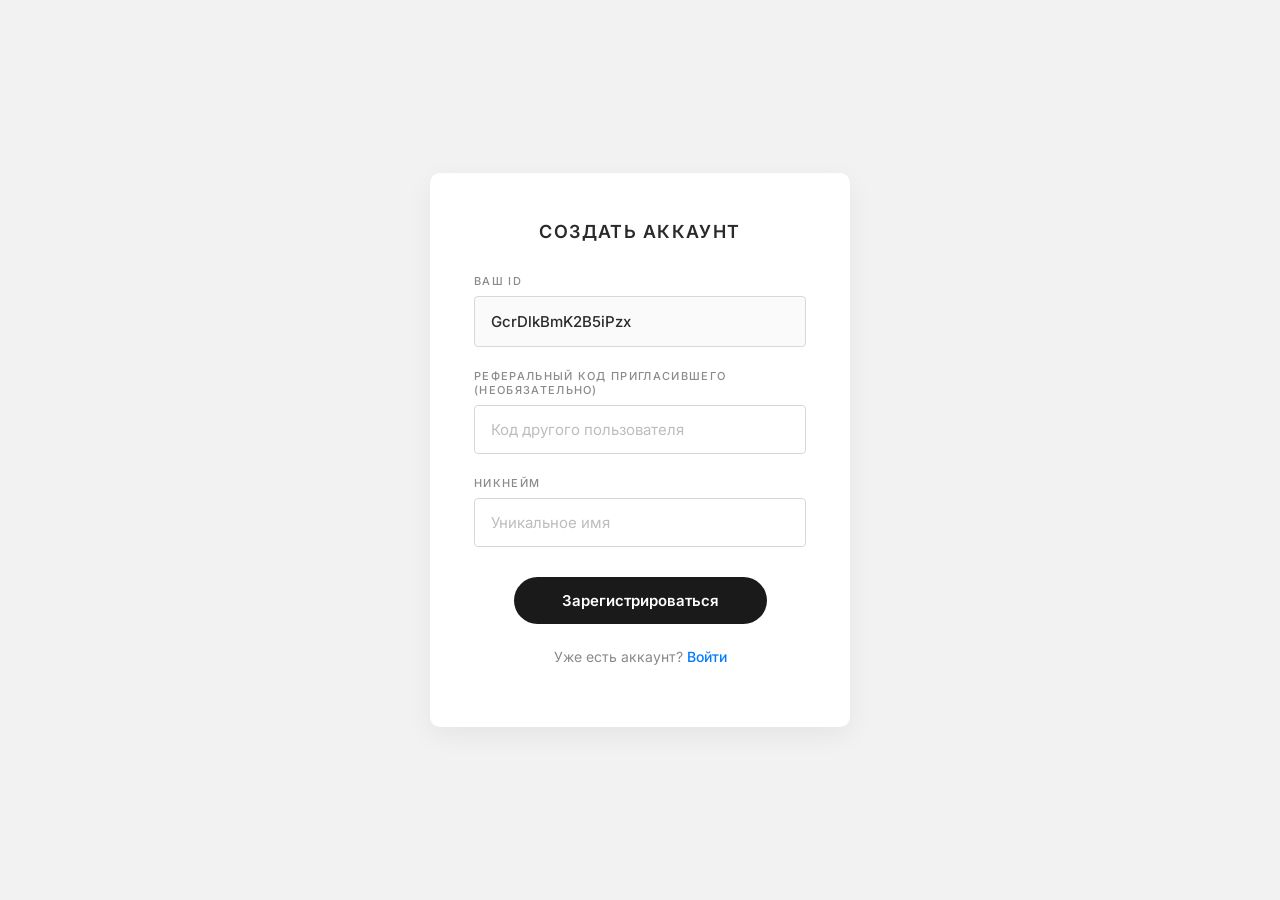
==== index.html @ b5d9d087 "улучшен магазин (добавлены реальные товары), улучшены карточки товаров (могут не работать поскольку " ====
<!DOCTYPE html>
<html lang="ru">
<head>
  <meta charset="UTF-8" />
  <meta name="viewport" content="width=device-width, initial-scale=1.0, user-scalable=no" />
  <title>MTBank Strategy</title>
  <link rel="stylesheet" href="styles.css" />
  <link rel="preconnect" href="https://fonts.googleapis.com" />
  <link rel="preconnect" href="https://fonts.gstatic.com" crossorigin />
  <link href="https://fonts.googleapis.com/css2?family=Inter:wght@400;500;600;700&display=swap" rel="stylesheet" />
</head>
<body>
  <!-- Экран регистрации -->
  <div id="screen-register" class="screen screen--center">
    <div class="card card--form">
      <h1 class="card__title">Создать аккаунт</h1>
      <form id="form-register" class="form" novalidate>
        <div class="field">
          <span class="field__label">Ваш id</span>
          <p class="field__readonly" id="register-preview-id" aria-live="polite">—</p>
        </div>
        <div class="field">
          <label class="field__label" for="inviter-referral">Реферальный код пригласившего (необязательно)</label>
          <input
            class="field__input"
            id="inviter-referral"
            name="inviterReferral"
            type="text"
            autocomplete="off"
            maxlength="64"
            placeholder="Код другого пользователя"
          />
        </div>
        <div class="field">
          <label class="field__label" for="nickname">Никнейм</label>
          <input
            class="field__input"
            id="nickname"
            name="nickname"
            type="text"
            autocomplete="username"
            required
            minlength="2"
            maxlength="32"
            placeholder="Уникальное имя"
          />
          <p class="field__hint" id="nickname-error" hidden></p>
        </div>
        <button type="submit" class="btn btn--pill">Зарегистрироваться</button>
      </form>
      <p class="auth-switch">
        Уже есть аккаунт? <a href="#" id="show-login" class="auth-link">Войти</a>
      </p>
    </div>
  </div>

  <!-- Экран входа -->
  <div id="screen-login" class="screen screen--center" hidden>
    <div class="card card--form">
      <h1 class="card__title">Вход в аккаунт</h1>
      <form id="form-login" class="form" novalidate>
        <div class="field">
          <label class="field__label" for="login-id">Ваш ID</label>
          <input
            class="field__input"
            id="login-id"
            name="loginId"
            type="text"
            autocomplete="off"
            required
            placeholder="Введите ваш ID"
          />
        </div>
        <div class="field">
          <label class="field__label" for="login-nickname">Никнейм</label>
          <input
            class="field__input"
            id="login-nickname"
            name="loginNickname"
            type="text"
            autocomplete="username"
            required
            placeholder="Введите ваш никнейм"
          />
          <p class="field__hint" id="login-error" hidden></p>
        </div>
        <button type="submit" class="btn btn--pill">Войти</button>
      </form>
      <p class="auth-switch">
        Нет аккаунта? <a href="#" id="show-register" class="auth-link">Зарегистрироваться</a>
      </p>
    </div>
  </div>

  <!-- Основное приложение -->
  <div id="screen-app" class="screen screen--app is-hidden" hidden>
    <main class="app-main">
      <section id="panel-leaderboard" class="panel" data-panel="leaderboard">
  <div class="card card--panel leaderboard-card">
    <h2 class="panel__title">🏆 Лидерборд</h2>
    <p class="leaderboard-subtitle">Рейтинг игроков Город МТ</p>
    
    <div class="leaderboard-table">
      <div class="leaderboard-header">
        <div class="leaderboard-rank">#</div>
        <div class="leaderboard-player">Игрок</div>
        <div class="leaderboard-level">Уровень</div>
        <div class="leaderboard-score">⭐ Очки</div>
      </div>
      
      <div class="leaderboard-body" id="leaderboard-body">
        <!-- Здесь будут строки с игроками -->
        <div class="leaderboard-empty">
          <span class="leaderboard-empty-icon">📊</span>
          <p>Таблица лидеров скоро пополнится</p>
          <span class="leaderboard-empty-hint">Станьте первым в рейтинге!</span>
        </div>
      </div>
    </div>
    
    <div class="leaderboard-footer">
      <p class="leaderboard-note">✨ Рейтинг обновляется ежедневно</p>
    </div>
  </div>
</section>

      <section id="panel-game" class="panel" data-panel="game">
        <div class="game-container">
          <div class="game-header">
            <div class="game-title-section">
              <h2 class="game-title">🏙️ Город МТ</h2>
              <button class="game-help-btn" id="game-help-btn">❓ Как играть?</button>
            </div>
            <div class="game-balance">
              <span class="game-balance__label">MTBank Tokens</span>
              <span class="game-balance__value" id="game-balance">0</span>
            </div>
            <div class="game-skill-balance">
              <span class="game-skill-balance__label">⭐ Очки прокачки</span>
              <span class="game-skill-balance__value" id="game-skill-balance">0</span>
            </div>
            <div class="game-total-income">
              <span>💰 Доход/час: <span id="total-income">0</span></span>
            </div>
          </div>
          
          <div class="minecraft-grid" id="minecraft-grid"></div>
          
          <button class="collect-all-btn" id="collect-all-btn">
            🧺 Собрать весь доход
          </button>
        </div>
      </section>
      
      <section id="panel-tasks" class="panel" data-panel="tasks">
  <div class="card card--panel tasks-card">
    <h2 class="panel__title">📋 Задания</h2>
    
    <!-- Вкладки -->
    <div class="tasks-tabs">
      <button class="tasks-tab tasks-tab--active" data-tasks-tab="once">🎯 Разовые</button>
      <button class="tasks-tab" data-tasks-tab="monthly">📅 Ежемесячные</button>
      <button class="tasks-tab" data-tasks-tab="seasonal">🌸 Сезонные</button>
    </div>
    
    <!-- Контент разовых заданий -->
    <div class="tasks-content tasks-content--active" id="tasks-once">
      <div class="tasks-list" id="tasks-list-once"></div>
    </div>
    
    <!-- Контент ежемесячных заданий -->
    <div class="tasks-content" id="tasks-monthly">
      <div class="tasks-list" id="tasks-list-monthly"></div>
    </div>
    
    <!-- Контент сезонных заданий -->
    <div class="tasks-content" id="tasks-seasonal">
      <div class="seasonal-placeholder">
        <span class="seasonal-icon">🌸</span>
        <p>Сезонные задания появятся при новом ивенте!</p>
        <span class="seasonal-hint">Следите за обновлениями</span>
      </div>
    </div>
    
    <div class="calendar-section">
      <div class="calendar-header">
        <h3 class="calendar-title">📅 Ежедневный календарь</h3>
        <div class="calendar-streak">
          <div class="streak-flame">🔥</div>
          <div class="streak-count" id="streak-count">0</div>
          <div class="streak-label">дней подряд</div>
        </div>
      </div>
      
      <div class="calendar-grid" id="calendar-grid"></div>
      
      <div class="calendar-reset" id="calendar-reset-container">
        <button class="reset-streak-btn" id="reset-streak-btn">
          💎 Восстановить прогресс (500 MTBank Tokens)
        </button>
        <p class="reset-hint">Если вы пропустили день, можете восстановить календарь за 500 токенов</p>
      </div>
    </div>
  </div>
</section>
      
      <section id="panel-shop" class="panel" data-panel="shop">
  <div class="shop-page">
    <h2 class="panel__title shop-page__title">Магазин</h2>
    <div class="shop-grid" role="list">
      
      <!-- Купон в Green (50 рублей) -->
      <a class="shop-item" role="listitem" href="product.html?p=green">
        <div class="shop-item__inner">
          <div class="shop-item__visual shop-item__visual--green" aria-hidden="true">
            <svg class="shop-svg" viewBox="0 0 120 120" fill="none" xmlns="http://www.w3.org/2000/svg">
              <defs>
                <linearGradient id="greenGrad" x1="0" y1="0" x2="1" y2="1">
                  <stop offset="0%" stop-color="#4CAF50" />
                  <stop offset="100%" stop-color="#2E7D32" />
                </linearGradient>
              </defs>
              <rect x="15" y="25" width="90" height="70" rx="8" fill="url(#greenGrad)" />
              <rect x="15" y="25" width="90" height="18" rx="8" fill="#1B5E20" />
              <text x="60" y="38" font-size="9" fill="#FFF" font-family="sans-serif" text-anchor="middle" font-weight="bold">GREEN</text>
              <rect x="30" y="50" width="60" height="30" rx="4" fill="#FFF" opacity="0.9" />
              <text x="60" y="70" font-size="10" fill="#2E7D32" font-family="sans-serif" text-anchor="middle" font-weight="bold">50 ₽</text>
              <path d="M28 85 L35 75 L42 82 L50 72 L58 80 L66 70 L74 78 L82 68 L90 76 L92 85 Z" fill="#FFC107" opacity="0.8" />
            </svg>
          </div>
          <div class="shop-item__hover">
            <p class="shop-item__name">Купон в Green</p>
            <p class="shop-item__desc">Скидочный купон на 50 рублей в продуктовом магазине Green</p>
          </div>
        </div>
      </a>
      
      <!-- Сертификат в OZ.by (25 рублей) -->
      <a class="shop-item" role="listitem" href="product.html?p=ozby">
        <div class="shop-item__inner">
          <div class="shop-item__visual shop-item__visual--ozby" aria-hidden="true">
            <svg class="shop-svg" viewBox="0 0 120 120" fill="none" xmlns="http://www.w3.org/2000/svg">
              <defs>
                <linearGradient id="ozbyGrad" x1="0" y1="0" x2="1" y2="1">
                  <stop offset="0%" stop-color="#FF6F00" />
                  <stop offset="100%" stop-color="#E65100" />
                </linearGradient>
              </defs>
              <rect x="10" y="20" width="100" height="80" rx="6" fill="#FFF4E0" stroke="#FF6F00" stroke-width="2" />
              <rect x="10" y="20" width="100" height="22" rx="6" fill="url(#ozbyGrad)" />
              <text x="60" y="36" font-size="11" fill="#FFF" font-family="sans-serif" text-anchor="middle" font-weight="bold">OZ.by</text>
              <rect x="25" y="50" width="70" height="25" rx="4" fill="#FF6F00" opacity="0.15" />
              <text x="60" y="67" font-size="10" fill="#E65100" font-family="sans-serif" text-anchor="middle" font-weight="bold">25 ₽</text>
              <path d="M35 85 L50 80 L60 88 L70 80 L85 85" stroke="#FF6F00" stroke-width="2" fill="none" />
              <circle cx="60" cy="82" r="3" fill="#FF6F00" />
              <text x="60" y="100" font-size="6" fill="#FF6F00" text-anchor="middle" font-weight="bold">КНИГИ · КАНЦЕЛЯРИЯ</text>
            </svg>
          </div>
          <div class="shop-item__hover">
            <p class="shop-item__name">Сертификат OZ.by</p>
            <p class="shop-item__desc">Сертификат на 25 рублей в магазине книг и канцелярии</p>
          </div>
        </div>
      </a>
      
      <!-- Опция "Кактус" на 1 месяц -->
      <a class="shop-item" role="listitem" href="product.html?p=cactus">
        <div class="shop-item__inner">
          <div class="shop-item__visual shop-item__visual--cactus" aria-hidden="true">
            <svg class="shop-svg" viewBox="0 0 120 120" fill="none" xmlns="http://www.w3.org/2000/svg">
              <defs>
                <linearGradient id="cactusGrad" x1="0" y1="0" x2="1" y2="1">
                  <stop offset="0%" stop-color="#8BC34A" />
                  <stop offset="100%" stop-color="#558B2F" />
                </linearGradient>
              </defs>
              <rect x="10" y="15" width="100" height="90" rx="12" fill="#E8F5E9" stroke="#558B2F" stroke-width="2" />
              <rect x="10" y="15" width="100" height="22" rx="12" fill="url(#cactusGrad)" />
              <text x="60" y="32" font-size="9" fill="#FFF" font-family="sans-serif" text-anchor="middle" font-weight="bold">🌵 КАКТУС</text>
              <!-- Кактус -->
              <ellipse cx="60" cy="95" rx="18" ry="6" fill="#A1887F" />
              <rect x="56" y="65" width="8" height="30" rx="3" fill="#43A047" />
              <ellipse cx="60" cy="65" rx="12" ry="14" fill="#66BB6A" />
              <ellipse cx="52" cy="58" rx="8" ry="10" fill="#81C784" />
              <ellipse cx="68" cy="58" rx="8" ry="10" fill="#81C784" />
              <circle cx="55" cy="55" r="2" fill="#FFC107" />
              <circle cx="65" cy="55" r="2" fill="#FFC107" />
              <text x="60" y="78" font-size="6" fill="#2E7D32" text-anchor="middle" font-weight="bold">1 МЕСЯЦ</text>
              <text x="60" y="110" font-size="5" fill="#558B2F" text-anchor="middle">ОПЦИЯ КАРТЫ</text>
            </svg>
          </div>
          <div class="shop-item__hover">
            <p class="shop-item__name">Опция "Кактус"</p>
            <p class="shop-item__desc">Дополнительная опция по карте на 1 месяц</p>
          </div>
        </div>
      </a>
      
      <!-- Сертификат в Золотое Яблоко -->
      <a class="shop-item" role="listitem" href="product.html?p=apple">
        <div class="shop-item__inner">
          <div class="shop-item__visual shop-item__visual--apple" aria-hidden="true">
            <svg class="shop-svg" viewBox="0 0 120 120" fill="none" xmlns="http://www.w3.org/2000/svg">
              <defs>
                <linearGradient id="appleGrad" x1="0" y1="0" x2="1" y2="1">
                  <stop offset="0%" stop-color="#FDD835" />
                  <stop offset="45%" stop-color="#F9A825" />
                  <stop offset="100%" stop-color="#F57F17" />
                </linearGradient>
              </defs>
              <rect x="10" y="15" width="100" height="90" rx="12" fill="#FFF8E1" stroke="#F57F17" stroke-width="2" />
              <rect x="10" y="15" width="100" height="22" rx="12" fill="url(#appleGrad)" />
              <text x="60" y="32" font-size="8" fill="#FFF" font-family="sans-serif" text-anchor="middle" font-weight="bold">🍎 ЗОЛОТОЕ ЯБЛОКО</text>
              <path d="M60 45 C50 35 38 38 38 48 C38 55 45 62 52 62 C55 62 58 60 60 58 C62 60 65 62 68 62 C75 62 82 55 82 48 C82 38 70 35 60 45Z" fill="url(#appleGrad)" />
              <path d="M60 58 L60 78" stroke="#F57F17" stroke-width="2" />
              <ellipse cx="60" cy="80" rx="6" ry="3" fill="#F57F17" />
              <text x="60" y="100" font-size="6" fill="#F57F17" text-anchor="middle" font-weight="bold">СЕРТИФИКАТ</text>
            </svg>
          </div>
          <div class="shop-item__hover">
            <p class="shop-item__name">Сертификат в Золотое Яблоко</p>
            <p class="shop-item__desc">Подарочная карта на покупки в сети техники и аксессуаров</p>
          </div>
        </div>
      </a>
      
    </div>
  </div>
</section>

      <section id="panel-profile" class="panel" data-panel="profile">
        <div class="profile-page">
          <div class="profile-balances">
            <div class="card balance-card">
              <span class="balance-card__label">Баланс очков прокачки</span>
              <p class="balance-card__value">
                <span id="profile-balance-skill" class="balance-card__digits">00000000</span>
                <span class="balance-card__glyph" aria-hidden="true">
                  <svg class="balance-card__svg" viewBox="0 0 24 24" focusable="false">
                    <path
                      fill="currentColor"
                      fill-rule="evenodd"
                      d="M19.14 12.94c.04-.31.06-.63.06-.94 0-.31-.02-.63-.06-.94l2.03-1.58c.18-.14.23-.41.12-.61l-1.92-3.32c-.12-.22-.37-.29-.59-.22l-2.39.96c-.5-.38-1.03-.7-1.62-.94l-.36-2.54c-.04-.24-.24-.41-.48-.41h-3.84c-.24 0-.43.17-.47.41l-.36 2.54c-.59.24-1.13.57-1.62.94l-2.39-.96c-.22-.08-.47 0-.59.22L2.74 8.87c-.12.21-.08.47.12.61l2.03 1.58c-.04.31-.06.63-.06.94s.02.63.06.94l-2.03 1.58c-.18.14-.23.41-.12.61l1.92 3.32c.12.22.37.29.59.22l2.39-.96c.5.38 1.03.7 1.62.94l.36 2.54c.05.24.24.41.48.41h3.84c.24 0 .44-.17.47-.41l.36-2.54c.59-.24 1.13-.56 1.62-.94l2.39.96c.22.08.47 0 .59-.22l1.92-3.32c.12-.22.07-.47-.12-.61l-2.01-1.58zM12 15.6c-1.98 0-3.6-1.62-3.6-3.6s1.62-3.6 3.6-3.6 3.6 1.62 3.6 3.6-1.62 3.6-3.6 3.6z"
                    />
                  </svg>
                </span>
              </p>
            </div>
            <div class="card balance-card">
              <span class="balance-card__label">Баланс мтбанков</span>
              <p class="balance-card__value">
                <span id="profile-balance-mtb" class="balance-card__digits">00000000</span>
                <span class="balance-card__glyph" aria-hidden="true">
                  <svg class="balance-card__svg" viewBox="0 0 24 24" focusable="false">
                    <circle cx="12" cy="12" r="9.5" fill="#ffe082" stroke="rgba(255,255,255,0.55)" stroke-width="1.25" />
                    <circle cx="12" cy="12" r="6.5" fill="#ffca28" stroke="#f57f17" stroke-width="0.75" />
                    <ellipse cx="12" cy="9" rx="5" ry="2.2" fill="rgba(255,255,255,0.35)" />
                  </svg>
                </span>
              </p>
            </div>
          </div>
          <div class="card card--panel card--profile">
            <h2 class="panel__title">Профиль</h2>
            <div class="profile-grid">
              <div class="profile-item">
                <span class="profile-item__label">Ваш id</span>
                <p class="profile-item__value" id="profile-id">—</p>
              </div>
              <div class="profile-item">
                <span class="profile-item__label">Никнейм</span>
                <p class="profile-item__value" id="profile-nickname">—</p>
              </div>
              <div class="profile-item profile-item--full">
                <span class="profile-item__label">Реферальный код пригласившего</span>
                <p class="profile-item__value" id="profile-inviter-code">—</p>
              </div>
              <div class="profile-item">
                <span class="profile-item__label">Ваш реферальный код</span>
                <p class="profile-item__value" id="profile-referral-code">—</p>
              </div>
              <div class="profile-item profile-item--full">
                <span class="profile-item__label">Ваша реферальная ссылка</span>
                <button
                  type="button"
                  class="link-copy"
                  id="btn-copy-referral-link"
                  aria-label="Скопировать реферальную ссылку"
                >
                  <span class="link-copy__text profile-item__value profile-item__value--break" id="profile-referral-link">—</span>
                  <span class="link-copy__hint">Нажмите, чтобы скопировать</span>
                </button>
                <p class="copy-toast" id="copy-toast" hidden aria-live="polite">Скопировано</p>
              </div>
              <div class="profile-item profile-item--full">
                <span class="profile-item__label">Добавить очки прокачки</span>
                <div class="skill-input-group">
                  <input type="number" id="skill-add-amount" class="skill-input" placeholder="Количество" value="100" min="1" step="100">
                  <button type="button" class="btn btn--pill skill-add-btn" id="btn-add-skill">➕ Добавить</button>
                </div>
              </div>
              <div class="profile-item profile-item--full">
                <button type="button" class="btn btn--pill btn--logout" id="btn-logout">Выйти из аккаунта</button>
              </div>
            </div>
          </div>
        </div>
      </section>
    </main>

    <nav id="bottom-nav" class="bottom-nav" aria-label="Основная навигация">
      <button type="button" class="bottom-nav__tab" data-tab="leaderboard">
        <span class="bottom-nav__icon" aria-hidden="true">🏆</span>
        <span class="bottom-nav__text">Лидерборд</span>
      </button>
      <button type="button" class="bottom-nav__tab" data-tab="game" aria-current="page">
        <span class="bottom-nav__icon" aria-hidden="true">🎮</span>
        <span class="bottom-nav__text">Город МТ</span>
      </button>
      <button type="button" class="bottom-nav__tab" data-tab="tasks">
        <span class="bottom-nav__icon" aria-hidden="true">📋</span>
        <span class="bottom-nav__text">Задания</span>
      </button>
      <button type="button" class="bottom-nav__tab" data-tab="shop">
        <span class="bottom-nav__icon" aria-hidden="true">🛒</span>
        <span class="bottom-nav__text">Магазин</span>
      </button>
      <button type="button" class="bottom-nav__tab" data-tab="profile">
        <span class="bottom-nav__icon" aria-hidden="true">👤</span>
        <span class="bottom-nav__text">Профиль</span>
      </button>
    </nav>
  </div>

  <!-- Модальное окно выбора здания -->
  <div class="build-modal" id="build-modal" hidden>
    <div class="build-modal__overlay"></div>
    <div class="build-modal__content">
      <h3 class="build-modal__title">Выберите здание</h3>
      <div class="build-options" id="build-options"></div>
      <button class="build-modal__close" id="build-modal-close">Закрыть</button>
    </div>
  </div>

  <!-- Модальное окно информации о здании -->
  <div class="info-modal" id="info-modal" hidden>
    <div class="info-modal__overlay"></div>
    <div class="info-modal__content">
      <button class="info-modal__close" id="info-modal-close">✕</button>
      <div class="info-modal__icon" id="info-icon" style="width:80px; height:80px; margin:0 auto;"></div>
      <h3 class="info-modal__title" id="info-title">Название</h3>
      <div class="info-modal__stats">
        <div class="info-stat">
          <span class="info-stat__label">📊 Тип:</span>
          <span class="info-stat__value" id="info-type">—</span>
        </div>
        <div class="info-stat">
          <span class="info-stat__label">⭐ Уровень:</span>
          <span class="info-stat__value" id="info-level">1</span>
        </div>
        <div class="info-stat">
          <span class="info-stat__label">💰 Доход/час:</span>
          <span class="info-stat__value" id="info-income">0</span>
        </div>
        <div class="info-stat">
          <span class="info-stat__label">💎 Накоплено:</span>
          <span class="info-stat__value" id="info-pending">0</span>
        </div>
        <div class="info-stat">
          <span class="info-stat__label">⬆️ Стоимость апгрейда:</span>
          <span class="info-stat__value" id="info-upgrade-cost">0</span>
        </div>
        <div class="info-stat">
          <span class="info-stat__label">💰 Цена продажи:</span>
          <span class="info-stat__value" id="info-sell-value">0</span>
        </div>
      </div>
      <div class="info-modal__actions">
        <button class="info-btn info-btn--collect" id="info-collect-btn">💰 Забрать доход</button>
        <button class="info-btn info-btn--upgrade" id="info-upgrade-btn">⬆️ Улучшить</button>
        <button class="info-btn info-btn--sell" id="info-sell-btn">💰 Продать (-50%)</button>
      </div>
    </div>
  </div>

  <!-- Модальное окно "Как играть?" -->
  <div class="help-modal" id="help-modal" hidden>
    <div class="help-modal__overlay"></div>
    <div class="help-modal__content">
      <button class="help-modal__close" id="help-modal-close">✕</button>
      <h3 class="help-modal__title">🎮 Как играть в Город МТ?</h3>
      <div class="help-modal__body">
        <div class="help-section">
          <h4>🏗️ Строительство</h4>
          <p>Нажимайте на свободные клетки поля и выбирайте бизнес для постройки. Каждый бизнес приносит пассивный доход в MTBank Tokens.</p>
        </div>
        <div class="help-section">
          <h4>⭐ Очки прокачки</h4>
          <p>Очки прокачки тратятся на покупку и улучшение бизнесов. Вы можете получить их:</p>
          <ul>
            <li>✅ За выполнение ежедневных заданий (раздел "Задания")</li>
            <li>✅ За регистрацию по реферальному коду (+1000 ⭐)</li>
            <li>✅ Можно добавить вручную в профиле для тестирования</li>
          </ul>
        </div>
        <div class="help-section">
          <h4>💰 MTBank Tokens</h4>
          <p>Токены зарабатываются с ваших бизнесов. Их можно тратить на специальные предложения от МТБанка:</p>
          <ul>
            <li>🛍️ Сертификаты партнёров (в разделе "Магазин")</li>
            <li>💸 Кэшбеки на покупки</li>
            <li>🎁 Эксклюзивные предложения</li>
          </ul>
        </div>
        <div class="help-section">
          <h4>⬆️ Улучшение бизнеса</h4>
          <p>Нажмите на построенное здание → выберите "Улучшить". Доход бизнеса увеличится, но стоимость следующего улучшения растёт.</p>
        </div>
        <div class="help-section">
          <h4>💰 Продажа бизнеса</h4>
          <p>Нажмите на здание → "Продать (-50%)" - вы получите обратно 50% от потраченных очков прокачки. Место освободится для нового бизнеса.</p>
        </div>
        <div class="help-section">
          <h4>📈 Цены на строительство</h4>
          <p>Каждый новый бизнес дороже предыдущего на 10%. Планируйте свою стратегию развития!</p>
        </div>
      </div>
      <button class="help-modal__ok" id="help-modal-ok">Понятно!</button>
    </div>
  </div>

  <!-- Уведомления -->
  <div class="buy-toast" id="buy-toast"></div>

  
    <!-- Модальное окно МТБанк -->
  <div class="mtbank-modal" id="mtbank-modal" hidden>
    <div class="mtbank-modal__overlay"></div>
    <div class="mtbank-modal__content">
      <button class="mtbank-modal__close" id="mtbank-modal-close">✕</button>
      <div class="mtbank-modal__icon">🏦</div>
      <h3 class="mtbank-modal__title">МТБанк</h3>
      <p class="mtbank-modal__subtitle">Главный банк МТ Сити</p>
      
      <div class="mtbank-level">
        <div class="mtbank-level__header">
          <span class="mtbank-level__label">⭐ Уровень банка</span>
          <span class="mtbank-level__value" id="mtbank-level">1</span>
        </div>
        <div class="mtbank-level__progress">
          <div class="mtbank-level__progress-bar" id="mtbank-progress-bar" style="width: 0%"></div>
        </div>
        <div class="mtbank-level__count" id="mtbank-level-count">0 / 100</div>
      </div>
      
      <div class="mtbank-stats">
        <div class="mtbank-stat">
          <span class="mtbank-stat__label">💰 Ставка по вкладам</span>
          <span class="mtbank-stat__value" id="mtbank-interest">5%</span>
        </div>
      </div>
      
      <div class="mtbank-actions">
        <div class="mtbank-action">
  <h4>💸 Погасить кредит</h4>
  <p>Ваш долг: <span id="mtbank-credit-debt">0</span> ⭐</p>
  <div class="mtbank-action__controls">
    <button class="mtbank-btn mtbank-btn--repay" id="repay-credit-btn">Погасить кредит</button>
  </div>
</div>
        <div class="mtbank-action">
          <h4>💳 Кредит</h4>
          <p>Получите очки прокачки в долг</p>
          <div class="mtbank-action__controls">
            <input type="number" id="credit-amount" class="mtbank-input" placeholder="Сумма" value="100">
            <button class="mtbank-btn mtbank-btn--credit" id="credit-btn">Взять кредит</button>
          </div>
          <p class="mtbank-hint">⚠️ Вернуть нужно в 2 раза больше</p>
        </div>
        
        <div class="mtbank-action">
          <h4>📈 Вклад</h4>
          <p>Вложите MTBank Tokens под проценты</p>
          <div class="mtbank-action__controls">
            <input type="number" id="deposit-amount" class="mtbank-input" placeholder="Сумма" value="100">
            <select id="deposit-days" class="mtbank-select">
              <option value="1">На 1 день (5%)</option>
              <option value="3">На 3 дня (7%)</option>
              <option value="7">На 7 дней (10%)</option>
              <option value="30">На 30 дней (15%)</option>
            </select>
            <button class="mtbank-btn mtbank-btn--deposit" id="deposit-btn">Открыть вклад</button>
          </div>
        </div>
      </div>
      
      <div class="mtbank-deposits" id="mtbank-deposits">
        <h4>📋 Активные вклады</h4>
        <div id="deposits-list"></div>
      </div>
    </div>
  </div>
  <script src="app.js" defer></script>
</body>
</html>
---- styles.css ----
*,
*::before,
*::after {
  box-sizing: border-box;
}

:root {
  --bg-page: #f2f2f2;
  --bg-card: #ffffff;
  --text-dark: #2a2a2a;
  --text-muted: #8a8a8a;
  --border-input: #d8d8d8;
  --shadow-card: 0 8px 28px rgba(0, 0, 0, 0.06);
  --nav-border: #e8e8e8;
  --accent-active: #1a1a1a;
  --font: "Inter", system-ui, -apple-system, "Segoe UI", sans-serif;
}

[hidden],
.is-hidden {
  display: none !important;
}

html,
body {
  margin: 0;
  min-height: 100%;
  font-family: var(--font);
  background: var(--bg-page);
  color: var(--text-dark);
  -webkit-font-smoothing: antialiased;
}

.screen {
  min-height: 100vh;
}

.screen--center {
  display: flex;
  align-items: center;
  justify-content: center;
  padding: 24px;
}

.screen--app {
  display: flex;
  flex-direction: column;
  min-height: 100vh;
  padding-bottom: calc(72px + env(safe-area-inset-bottom, 0px));
}

.card {
  background: var(--bg-card);
  border-radius: 10px;
  box-shadow: var(--shadow-card);
  width: 100%;
  max-width: 420px;
}

.card--form {
  padding: 48px 44px;
}

.card__title {
  margin: 0 0 32px;
  font-size: 1.125rem;
  font-weight: 600;
  letter-spacing: 0.08em;
  text-transform: uppercase;
  color: var(--text-dark);
  text-align: center;
}

.form {
  display: flex;
  flex-direction: column;
  gap: 22px;
}

.field {
  display: flex;
  flex-direction: column;
  gap: 8px;
}

.field__label {
  font-size: 0.6875rem;
  font-weight: 500;
  letter-spacing: 0.12em;
  text-transform: uppercase;
  color: var(--text-muted);
}

.field__input {
  width: 100%;
  padding: 14px 16px;
  font: inherit;
  font-size: 0.9375rem;
  color: var(--text-dark);
  background: #fff;
  border: 1px solid var(--border-input);
  border-radius: 4px;
  outline: none;
  transition: border-color 0.15s ease;
}

.field__input:focus {
  border-color: #9a9a9a;
}

.field__input::placeholder {
  color: #bdbdbd;
}

.field__readonly {
  margin: 0;
  padding: 14px 16px;
  font-size: 0.9375rem;
  font-weight: 500;
  color: var(--text-dark);
  background: #fafafa;
  border: 1px solid var(--border-input);
  border-radius: 4px;
  word-break: break-all;
  line-height: 1.4;
}

.field__hint {
  margin: 0;
  font-size: 0.8125rem;
  color: #c62828;
}

.btn {
  margin-top: 8px;
  border: none;
  cursor: pointer;
  font: inherit;
  font-weight: 600;
  font-size: 0.9375rem;
}

.btn--pill {
  align-self: center;
  padding: 14px 48px;
  border-radius: 999px;
  background: var(--accent-active);
  color: #fff;
  min-width: 200px;
  transition: opacity 0.15s ease, transform 0.1s ease;
}

.btn--pill:hover {
  opacity: 0.92;
}

.btn--pill:active {
  transform: scale(0.98);
}

.app-main {
  flex: 1;
  display: flex;
  flex-direction: column;
  align-items: center;
  justify-content: flex-start;
  padding: 16px 16px 80px 16px;
  overflow-y: auto;
}

.panel {
  display: none;
  width: 100%;
  max-width: 480px;
}

.panel.is-active {
  display: block;
}

.card--panel {
  padding: 28px 24px 32px;
  max-width: 480px;
  margin: 0 auto;
}

.card--profile {
  padding-bottom: 36px;
}

.panel__title {
  margin: 0 0 20px;
  font-size: 1rem;
  font-weight: 600;
  letter-spacing: 0.06em;
  text-transform: uppercase;
  color: var(--text-dark);
}

.panel__empty {
  margin: 0;
  font-size: 0.9375rem;
  color: var(--text-muted);
  line-height: 1.5;
}

.profile-page {
  width: 100%;
  max-width: 480px;
  margin: 0 auto;
  display: flex;
  flex-direction: column;
  gap: 16px;
}

.profile-balances {
  display: grid;
  grid-template-columns: 1fr 1fr;
  gap: 12px;
  width: 100%;
}

.balance-card {
  padding: 20px 14px 22px;
  text-align: center;
  border-radius: 24px;
  border: 1px solid rgba(255, 255, 255, 0.22);
  display: flex;
  flex-direction: column;
  justify-content: center;
  gap: 10px;
  min-height: 112px;
  box-shadow: 0 10px 28px rgba(75, 0, 130, 0.22);
}

.profile-balances .balance-card:nth-child(1) {
  background: linear-gradient(145deg, #007bff 0%, #6a00b8 48%, #e10098 100%);
}

.profile-balances .balance-card:nth-child(2) {
  background: linear-gradient(168deg, #e10098 0%, #5c0099 42%, #300060 100%);
}

.balance-card__label {
  font-size: 0.625rem;
  font-weight: 600;
  letter-spacing: 0.1em;
  text-transform: uppercase;
  color: rgba(255, 255, 255, 0.88);
}

.balance-card__value {
  margin: 0;
  font-size: 1.2rem;
  font-weight: 600;
  letter-spacing: 0.08em;
  font-variant-numeric: tabular-nums;
  color: #ffffff;
  text-shadow: 0 1px 2px rgba(0, 0, 0, 0.15);
  display: inline-flex;
  align-items: center;
  justify-content: center;
  gap: 0.28em;
}

.balance-card__digits {
  line-height: 1;
}

.balance-card__glyph {
  display: inline-flex;
  align-items: center;
  justify-content: center;
  flex-shrink: 0;
  width: 1em;
  height: 1em;
  color: rgba(255, 255, 255, 0.96);
}

.balance-card__svg {
  width: 100%;
  height: 100%;
  display: block;
}

.shop-page {
  width: 100%;
  max-width: 480px;
  margin: 0 auto;
}

.shop-page__title {
  margin-bottom: 16px;
}

.shop-grid {
  display: grid;
  grid-template-columns: repeat(2, minmax(0, 1fr));
  gap: 14px;
  width: 100%;
  padding: 2px;
}

.shop-item {
  position: relative;
  aspect-ratio: 1 / 1;
  border-radius: 12px;
  outline: none;
}

a.shop-item {
  display: block;
  text-decoration: none;
  color: inherit;
}

.shop-item__inner {
  position: absolute;
  inset: 0;
  border-radius: 12px;
  overflow: hidden;
  background: var(--bg-card);
  box-shadow: var(--shadow-card);
  transition: transform 0.24s ease, box-shadow 0.24s ease;
}

.shop-item:hover .shop-item__inner {
  transform: scale(1.06);
  box-shadow: 0 14px 40px rgba(0, 0, 0, 0.14);
  z-index: 2;
}

.shop-item__visual {
  position: absolute;
  inset: 0;
  display: flex;
  align-items: center;
  justify-content: center;
  padding: 14%;
}

.shop-item__visual--apple { background: linear-gradient(160deg, #fff8e7 0%, #f5e6c8 100%); }
.shop-item__visual--spa { background: linear-gradient(160deg, #f7f2ed 0%, #e8ddd4 100%); }
.shop-item__visual--cash { background: linear-gradient(160deg, #e8fff0 0%, #c8eed8 100%); }
.shop-item__visual--brain { background: linear-gradient(160deg, #fdf2f8 0%, #e9d4e8 100%); }

.shop-svg {
  width: 100%;
  height: 100%;
}

.shop-item__hover {
  position: absolute;
  inset: 0;
  display: flex;
  flex-direction: column;
  justify-content: flex-end;
  padding: 12px;
  background: linear-gradient(to top, rgba(20, 20, 20, 0.88) 0%, rgba(20, 20, 20, 0.35) 52%, transparent 72%);
  opacity: 0;
  transition: opacity 0.22s ease;
  pointer-events: none;
}

.shop-item:hover .shop-item__hover {
  opacity: 1;
}

.shop-item__name {
  margin: 0 0 4px;
  font-size: 0.75rem;
  font-weight: 600;
  text-transform: uppercase;
  color: #fff;
}

.shop-item__desc {
  margin: 0;
  font-size: 0.6875rem;
  color: rgba(255, 255, 255, 0.88);
}

.profile-grid {
  display: grid;
  gap: 20px;
}

.profile-item--full {
  grid-column: 1 / -1;
}

.profile-item__label {
  display: block;
  font-size: 0.6875rem;
  font-weight: 500;
  letter-spacing: 0.12em;
  text-transform: uppercase;
  color: var(--text-muted);
  margin-bottom: 6px;
}

.profile-item__value {
  margin: 0;
  font-size: 1.0625rem;
  font-weight: 500;
  color: var(--text-dark);
  line-height: 1.4;
}

.profile-item__value--break {
  word-break: break-all;
}

.link-copy {
  display: flex;
  flex-direction: column;
  align-items: stretch;
  width: 100%;
  margin: 0;
  padding: 12px 14px;
  text-align: left;
  font: inherit;
  color: inherit;
  background: #fafafa;
  border: 1px solid var(--border-input);
  border-radius: 8px;
  cursor: pointer;
  transition: background 0.15s ease;
}

.link-copy:hover {
  background: #f3f3f3;
}

.link-copy__hint {
  margin-top: 8px;
  font-size: 0.6875rem;
  letter-spacing: 0.06em;
  text-transform: uppercase;
  color: var(--text-muted);
  font-weight: 500;
}

.copy-toast {
  margin: 10px 0 0;
  font-size: 0.8125rem;
  color: #2e7d32;
  font-weight: 500;
}

.bottom-nav {
  position: fixed;
  left: 0;
  right: 0;
  bottom: 0;
  display: flex;
  justify-content: space-around;
  align-items: stretch;
  gap: 4px;
  padding: 8px 8px calc(8px + env(safe-area-inset-bottom, 0px));
  background: var(--bg-card);
  border-top: 1px solid var(--nav-border);
  z-index: 10;
}

.bottom-nav__tab {
  flex: 1;
  display: flex;
  flex-direction: column;
  align-items: center;
  justify-content: center;
  gap: 4px;
  padding: 8px 4px;
  border: none;
  background: transparent;
  cursor: pointer;
  font: inherit;
  color: var(--text-muted);
  border-radius: 8px;
  transition: color 0.15s ease;
}

.bottom-nav__tab[aria-current="page"] {
  color: var(--accent-active);
  font-weight: 600;
}

.bottom-nav__icon {
  font-size: 1.25rem;
  line-height: 1;
}

.bottom-nav__text {
  font-size: 0.6875rem;
  letter-spacing: 0.02em;
}

.auth-switch {
  margin-top: 24px;
  text-align: center;
  font-size: 0.875rem;
  color: var(--text-muted);
}

.auth-link {
  color: #007bff;
  text-decoration: none;
  font-weight: 500;
  cursor: pointer;
}

.auth-link:hover {
  text-decoration: underline;
}

.btn--logout {
  width: 100%;
  margin-top: 16px;
  background: linear-gradient(145deg, #dc3545 0%, #c82333 100%);
}

.skill-input-group {
  display: flex;
  gap: 10px;
  margin-top: 10px;
}

.skill-input {
  flex: 1;
  padding: 10px 12px;
  border: 1px solid var(--border-input);
  border-radius: 8px;
  font-family: var(--font);
  font-size: 0.9rem;
  text-align: center;
}

.skill-add-btn {
  background: linear-gradient(145deg, #28a745, #1e7e34);
  box-shadow: 0 4px 12px rgba(40, 167, 69, 0.3);
  margin-top: 0;
  min-width: auto;
  padding: 10px 20px;
}

.skill-add-btn:hover {
  filter: brightness(1.05);
}

/* Игра */
.game-container {
  padding: 16px;
  background: linear-gradient(145deg, #007bff 0%, #6a00b8 48%, #e10098 100%);
  border-radius: 20px;
  box-shadow: 0 10px 32px rgba(0, 123, 255, 0.28), 0 4px 16px rgba(225, 0, 152, 0.18);
}

.game-header {
  display: flex;
  justify-content: space-between;
  align-items: center;
  padding: 12px 16px;
  background: rgba(0, 0, 0, 0.4);
  backdrop-filter: blur(10px);
  border-radius: 16px;
  margin-bottom: 20px;
  flex-wrap: wrap;
  gap: 10px;
}

.game-title-section {
  display: flex;
  justify-content: space-between;
  align-items: center;
  width: 100%;
  margin-bottom: 12px;
}

.game-title {
  margin: 0;
  font-size: 1.1rem;
  font-weight: bold;
  color: white;
  text-shadow: 0 2px 4px rgba(0, 0, 0, 0.3);
}

.game-help-btn {
  background: rgba(255, 255, 255, 0.2);
  border: 1px solid rgba(255, 255, 255, 0.4);
  border-radius: 30px;
  padding: 6px 14px;
  font-size: 0.7rem;
  font-weight: 500;
  color: white;
  cursor: pointer;
  transition: all 0.2s ease;
}

.game-help-btn:hover {
  background: rgba(255, 255, 255, 0.35);
  transform: scale(1.02);
}

.game-balance {
  display: flex;
  flex-direction: column;
}

.game-balance__label {
  font-size: 0.65rem;
  color: rgba(255, 255, 255, 0.8);
  text-transform: uppercase;
}

.game-balance__value {
  font-size: 1.4rem;
  font-weight: bold;
  color: #ffd700;
  text-shadow: 0 2px 4px rgba(0, 0, 0, 0.3);
}

.game-skill-balance {
  background: rgba(0, 0, 0, 0.5);
  padding: 8px 16px;
  border-radius: 12px;
  text-align: center;
}

.game-skill-balance__label {
  font-size: 0.6rem;
  color: rgba(255, 255, 255, 0.7);
  display: block;
}

.game-skill-balance__value {
  font-size: 1rem;
  font-weight: bold;
  color: #a5d6ff;
}

.game-total-income {
  background: rgba(0, 0, 0, 0.5);
  padding: 8px 16px;
  border-radius: 12px;
  font-size: 0.8rem;
  color: white;
}

.minecraft-grid {
  display: grid;
  grid-template-columns: repeat(5, 1fr);
  gap: 4px;
  background-color: #3a6b2f;
  padding: 8px;
  border-radius: 16px;
  margin-bottom: 20px;
  aspect-ratio: 1 / 1;
  max-width: 400px;
  margin-left: auto;
  margin-right: auto;
}

.minecraft-block {
  background: radial-gradient(circle at 30% 35%, #5a9e3e, #3d7a2a);
  border-radius: 8px;
  cursor: pointer;
  position: relative;
  transition: all 0.15s ease;
  aspect-ratio: 1 / 1;
  display: flex;
  align-items: center;
  justify-content: center;
}

.minecraft-block:hover {
  transform: scale(1.02);
  background: radial-gradient(circle at 30% 35%, #6aae4e, #4d8a3a);
}

.minecraft-block--empty {
  background: radial-gradient(circle at 30% 35%, #4d8e35, #2d6a1f);
  border: 1.5px dashed rgba(150, 150, 150, 0.5);
}

.minecraft-block--building {
  background: radial-gradient(circle at 30% 35%, #5a9e3e, #3d7a2a);
  border: none;
}

.empty-block {
  display: flex;
  flex-direction: column;
  align-items: center;
  justify-content: center;
}

.empty-block__plus {
  font-size: 2rem;
  font-weight: 300;
  color: rgba(180, 180, 180, 0.7);
}

.empty-block__text {
  font-size: 0.55rem;
  color: rgba(200, 200, 200, 0.6);
  text-transform: uppercase;
}

.block-building {
  position: relative;
  width: 100%;
  height: 100%;
  display: flex;
  align-items: center;
  justify-content: center;
}

.block-building__svg {
  width: 90%;
  height: 90%;
  display: flex;
  align-items: center;
  justify-content: center;
}

.block-building__svg svg {
  width: 100%;
  height: 100%;
  display: block;
}

.block-building__level {
  position: absolute;
  top: 2px;
  right: 4px;
  background: rgba(0, 0, 0, 0.7);
  color: #FFD700;
  font-size: 0.6rem;
  font-weight: bold;
  padding: 2px 6px;
  border-radius: 12px;
  z-index: 10;
}

.block-building__income {
  position: absolute;
  bottom: 4px;
  left: 50%;
  transform: translateX(-50%);
  background: rgba(0, 0, 0, 0.8);
  color: #FFD700;
  font-size: 0.55rem;
  padding: 2px 6px;
  border-radius: 12px;
  white-space: nowrap;
  display: none;
  z-index: 10;
}

.block-building__income--active {
  display: block;
  animation: incomePulse 0.6s ease;
}

@keyframes incomePulse {
  0%, 100% { opacity: 1; transform: translateX(-50%) scale(1); }
  50% { opacity: 0.8; transform: translateX(-50%) scale(1.05); }
}

.collect-all-btn {
  width: 100%;
  padding: 14px;
  background: linear-gradient(145deg, #007bff 0%, #6a00b8 48%, #e10098 100%);
  border: none;
  border-radius: 30px;
  font-size: 1rem;
  font-weight: bold;
  color: white;
  cursor: pointer;
  transition: transform 0.1s ease, box-shadow 0.2s ease;
  box-shadow: 0 4px 15px rgba(0, 123, 255, 0.4);
}

.collect-all-btn:active {
  transform: scale(0.98);
}

/* Модальные окна */
.build-modal, .info-modal, .help-modal {
  position: fixed;
  top: 0;
  left: 0;
  width: 100%;
  height: 100%;
  display: flex;
  align-items: center;
  justify-content: center;
  z-index: 2000;
}

.build-modal[hidden], .info-modal[hidden], .help-modal[hidden] {
  display: none;
}

.build-modal__overlay, .info-modal__overlay, .help-modal__overlay {
  position: absolute;
  top: 0;
  left: 0;
  width: 100%;
  height: 100%;
  background: rgba(0, 0, 0, 0.85);
}

.build-modal__content {
  position: relative;
  background: #2a2a2a;
  border-radius: 20px;
  padding: 20px;
  width: 90%;
  max-width: 340px;
}

.info-modal__content, .help-modal__content {
  position: relative;
  background: white;
  border-radius: 24px;
  padding: 24px 20px 28px;
  width: 90%;
  max-width: 340px;
}

.build-modal__title {
  margin: 0 0 16px;
  font-size: 1.2rem;
  font-weight: bold;
  text-align: center;
  color: white;
}

.info-modal__close, .help-modal__close {
  position: absolute;
  top: 12px;
  right: 16px;
  background: none;
  border: none;
  font-size: 1.3rem;
  cursor: pointer;
  color: #999;
}

.build-options {
  display: grid;
  grid-template-columns: repeat(2, 1fr);
  gap: 12px;
  margin-bottom: 16px;
}

.build-option {
  background: #3a3a3a;
  border: 2px solid #5a5a5a;
  border-radius: 16px;
  padding: 12px;
  text-align: center;
  cursor: pointer;
  transition: all 0.15s ease;
}

.build-option:active {
  transform: scale(0.96);
}

.build-option__icon {
  font-size: 2rem;
  display: block;
  margin-bottom: 6px;
}

.build-option__name {
  font-size: 0.75rem;
  font-weight: bold;
  color: white;
}

.build-option__cost {
  font-size: 0.65rem;
  color: #ffd700;
}

.build-modal__close {
  width: 100%;
  padding: 10px;
  background: #555;
  border: none;
  border-radius: 12px;
  color: white;
  cursor: pointer;
}

.info-stat {
  display: flex;
  justify-content: space-between;
  padding: 10px 0;
  border-bottom: 1px solid #eee;
}

.info-stat__label {
  color: #666;
  font-size: 0.85rem;
}

.info-stat__value {
  font-weight: bold;
  color: #333;
}

.info-modal__actions {
  display: flex;
  gap: 12px;
  margin-top: 24px;
}

.info-btn {
  flex: 1;
  padding: 12px;
  border: none;
  border-radius: 12px;
  font-weight: bold;
  cursor: pointer;
  transition: transform 0.1s ease;
}

.info-btn:active {
  transform: scale(0.97);
}

.info-btn--collect {
  background: linear-gradient(135deg, #4caf50, #45a049);
  color: white;
}

.info-btn--upgrade {
  background: linear-gradient(135deg, #2196f3, #1976d2);
  color: white;
}

.info-btn--sell {
  background: linear-gradient(135deg, #ff9800, #f57c00);
  color: white;
}

/* Модальное окно помощи */
.help-modal__title {
  margin: 0 0 16px;
  font-size: 1.3rem;
  font-weight: bold;
  text-align: center;
  color: #333;
}

.help-modal__body {
  margin-bottom: 20px;
  max-height: 60vh;
  overflow-y: auto;
}

.help-section {
  margin-bottom: 16px;
  padding-bottom: 12px;
  border-bottom: 1px solid #eee;
}

.help-section:last-child {
  border-bottom: none;
}

.help-section h4 {
  margin: 0 0 8px;
  font-size: 0.95rem;
  color: #007bff;
}

.help-section p {
  margin: 0 0 6px;
  font-size: 0.8rem;
  color: #555;
  line-height: 1.4;
}

.help-section ul {
  margin: 6px 0 0;
  padding-left: 20px;
}

.help-section li {
  font-size: 0.75rem;
  color: #666;
  margin: 4px 0;
}

.help-modal__ok {
  width: 100%;
  padding: 12px;
  background: linear-gradient(145deg, #007bff 0%, #6a00b8 48%, #e10098 100%);
  border: none;
  border-radius: 30px;
  font-size: 1rem;
  font-weight: bold;
  color: white;
  cursor: pointer;
  transition: transform 0.1s ease;
}

.help-modal__ok:active {
  transform: scale(0.98);
}

/* Календарь и задания */
.tasks-card {
  background: linear-gradient(145deg, #007bff 0%, #6a00b8 48%, #e10098 100%);
  color: white;
}

.tasks-list {
  display: flex;
  flex-direction: column;
  gap: 12px;
  margin-bottom: 24px;
  max-height: 400px;
  overflow-y: auto;
  padding: 4px;
}

.task-item {
  background: rgba(255, 255, 255, 0.1);
  backdrop-filter: blur(10px);
  border-radius: 16px;
  padding: 14px;
  display: flex;
  justify-content: space-between;
  align-items: center;
  flex-wrap: wrap;
  gap: 12px;
  border: 1px solid rgba(255, 255, 255, 0.2);
}

.task-item--completed {
  opacity: 0.6;
  background: rgba(0, 0, 0, 0.3);
}

.task-info {
  flex: 2;
  min-width: 150px;
}

.task-title {
  font-size: 0.85rem;
  font-weight: bold;
  margin-bottom: 4px;
}

.task-desc {
  font-size: 0.7rem;
  opacity: 0.8;
}

.task-reward {
  display: flex;
  gap: 12px;
  font-size: 0.7rem;
  font-weight: bold;
}

.task-reward span {
  display: flex;
  align-items: center;
  gap: 4px;
}

.task-status {
  font-size: 0.7rem;
  padding: 4px 10px;
  border-radius: 20px;
  background: rgba(0, 0, 0, 0.5);
}

.task-status--available {
  background: #4caf50;
}

.task-status--claimed {
  background: #ff9800;
}

.task-btn {
  background: linear-gradient(135deg, #ffd700, #ff9800);
  border: none;
  border-radius: 30px;
  padding: 8px 16px;
  font-size: 0.7rem;
  font-weight: bold;
  color: #2a2a2a;
  cursor: pointer;
  transition: transform 0.1s ease;
}

.task-btn:active {
  transform: scale(0.96);
}

.task-btn:disabled {
  opacity: 0.5;
  cursor: not-allowed;
}

.calendar-section {
  margin-top: 24px;
  padding-top: 20px;
  border-top: 1px solid rgba(255, 255, 255, 0.2);
}

.calendar-title {
  font-size: 0.9rem;
  margin: 0 0 12px;
  opacity: 0.9;
}

.calendar-header {
  display: flex;
  justify-content: space-between;
  align-items: center;
  margin-bottom: 20px;
  flex-wrap: wrap;
  gap: 12px;
}

.calendar-streak {
  display: flex;
  align-items: center;
  gap: 8px;
  background: rgba(255, 255, 255, 0.15);
  padding: 8px 16px;
  border-radius: 40px;
  backdrop-filter: blur(10px);
}

.streak-flame {
  font-size: 1.5rem;
  animation: flameFlicker 0.5s ease infinite alternate;
}

@keyframes flameFlicker {
  0% { transform: scale(1); opacity: 0.8; text-shadow: 0 0 2px #ff6600; }
  100% { transform: scale(1.1); opacity: 1; text-shadow: 0 0 8px #ff9900, 0 0 4px #ff3300; }
}

.streak-count {
  font-size: 1.5rem;
  font-weight: bold;
  color: #ffaa00;
}

.streak-label {
  font-size: 0.7rem;
  opacity: 0.8;
}

.calendar-grid {
  display: grid;
  grid-template-columns: repeat(4, 1fr);
  gap: 8px;
  margin-bottom: 20px;
  max-height: 300px;
  overflow-y: auto;
  padding: 4px;
}

@media (min-width: 500px) {
  .calendar-grid {
    grid-template-columns: repeat(5, 1fr);
  }
}

@media (min-width: 600px) {
  .calendar-grid {
    grid-template-columns: repeat(7, 1fr);
  }
}

.calendar-day {
  background: rgba(255, 255, 255, 0.1);
  border-radius: 12px;
  padding: 10px 4px;
  text-align: center;
  transition: all 0.2s ease;
  position: relative;
  cursor: pointer;
  border: 1px solid rgba(255, 255, 255, 0.2);
  min-width: 70px;
}

.calendar-day:hover {
  transform: translateY(-2px);
  background: rgba(255, 255, 255, 0.2);
}

.calendar-day--available {
  background: linear-gradient(135deg, #ffd700, #ff9800);
  cursor: pointer;
  animation: pulse 1.5s ease infinite;
}

@keyframes pulse {
  0%, 100% { transform: scale(1); box-shadow: 0 0 0 0 rgba(255, 215, 0, 0.4); }
  50% { transform: scale(1.02); box-shadow: 0 0 0 8px rgba(255, 215, 0, 0); }
}

.calendar-day--claimed {
  background: linear-gradient(135deg, #2e7d32 0%, #1b5e20 100%);
  cursor: default;
  opacity: 0.8;
}

.calendar-day--locked {
  background: rgba(255, 255, 255, 0.05);
  cursor: default;
  opacity: 0.5;
}

.calendar-day__number {
  font-size: 0.65rem;
  opacity: 0.7;
  margin-bottom: 6px;
}

.calendar-day__reward {
  font-size: 0.65rem;
  font-weight: bold;
  display: flex;
  flex-direction: column;
  gap: 2px;
}

.calendar-day__reward span {
  display: inline-flex;
  align-items: center;
  justify-content: center;
  gap: 4px;
}

.reward-skill {
  color: #a5d6ff;
}

.reward-token {
  color: #ffd700;
}

.calendar-day--available .calendar-day__reward {
  color: #2a2a2a;
}

.claimed-badge, .max-badge {
  position: absolute;
  top: -6px;
  right: -6px;
  background: #4caf50;
  border-radius: 20px;
  padding: 2px 6px;
  font-size: 0.55rem;
  font-weight: bold;
}

.max-badge {
  background: #ff9800;
  left: -6px;
  right: auto;
}

.calendar-reset {
  text-align: center;
  margin-top: 16px;
}

.reset-streak-btn {
  background: linear-gradient(135deg, #ff9800, #f57c00);
  border: none;
  border-radius: 30px;
  padding: 10px 20px;
  font-size: 0.85rem;
  font-weight: bold;
  color: white;
  cursor: pointer;
  transition: all 0.2s ease;
}

.reset-streak-btn:active {
  transform: scale(0.97);
}

.reset-streak-btn:disabled {
  opacity: 0.5;
  cursor: not-allowed;
}

.reset-hint {
  font-size: 0.7rem;
  opacity: 0.6;
  margin-top: 8px;
}

.calendar-grid::-webkit-scrollbar {
  width: 4px;
  height: 4px;
}

.calendar-grid::-webkit-scrollbar-track {
  background: rgba(255, 255, 255, 0.1);
  border-radius: 4px;
}

.calendar-grid::-webkit-scrollbar-thumb {
  background: rgba(255, 255, 255, 0.3);
  border-radius: 4px;
}

/* Модальное окно задания */
.task-modal {
  position: fixed;
  top: 0;
  left: 0;
  width: 100%;
  height: 100%;
  display: flex;
  align-items: center;
  justify-content: center;
  z-index: 3000;
}

.task-modal[hidden] {
  display: none;
}

.task-modal__overlay {
  position: absolute;
  top: 0;
  left: 0;
  width: 100%;
  height: 100%;
  background: rgba(0, 0, 0, 0.85);
}

.task-modal__content {
  position: relative;
  background: white;
  border-radius: 24px;
  padding: 24px 20px 28px;
  width: 90%;
  max-width: 340px;
  animation: slideUp 0.3s ease;
}

.task-modal__close {
  position: absolute;
  top: 12px;
  right: 16px;
  background: none;
  border: none;
  font-size: 1.3rem;
  cursor: pointer;
  color: #999;
}

.task-modal__title {
  margin: 0 0 16px;
  font-size: 1.2rem;
  font-weight: bold;
  text-align: center;
  color: #333;
}

.task-modal__desc {
  text-align: center;
  font-size: 0.9rem;
  color: #666;
  margin-bottom: 20px;
}

.task-modal__reward {
  background: #f5f5f5;
  border-radius: 16px;
  padding: 12px;
  text-align: center;
  margin-bottom: 20px;
}

.task-modal__reward span {
  display: inline-flex;
  align-items: center;
  gap: 8px;
  font-size: 1rem;
  font-weight: bold;
}

.task-modal__input {
  width: 100%;
  padding: 12px;
  border: 1px solid #ddd;
  border-radius: 12px;
  font-size: 0.9rem;
  margin-bottom: 16px;
  text-align: center;
}

.task-modal__input:focus {
  outline: none;
  border-color: #007bff;
}

.task-modal__btn {
  width: 100%;
  padding: 12px;
  background: linear-gradient(135deg, #4caf50, #45a049);
  border: none;
  border-radius: 30px;
  font-size: 1rem;
  font-weight: bold;
  color: white;
  cursor: pointer;
  transition: transform 0.1s ease;
}

.task-modal__btn:active {
  transform: scale(0.97);
}

/* Уведомления */
.buy-toast {
  position: fixed;
  bottom: 80px;
  left: 50%;
  transform: translateX(-50%);
  background: rgba(0, 0, 0, 0.9);
  color: #ffd700;
  padding: 10px 20px;
  border-radius: 40px;
  font-size: 14px;
  font-weight: 500;
  z-index: 9999;
  white-space: nowrap;
  display: none;
}

.buy-toast.is-visible {
  display: block;
  animation: fadeOut 2s ease forwards;
}

@keyframes fadeOut {
  0% { opacity: 1; transform: translateX(-50%) scale(1); }
  70% { opacity: 1; transform: translateX(-50%) scale(1); }
  100% { opacity: 0; transform: translateX(-50%) scale(0.9); display: none; }
}

@media (max-width: 480px) {
  .minecraft-grid {
    max-width: 340px;
    gap: 3px;
    padding: 6px;
  }
  .block-building__level {
    font-size: 0.5rem;
    padding: 1px 4px;
  }
  .game-balance__value {
    font-size: 1.4rem;
  }
  .skill-input-group {
    flex-direction: column;
  }
  .skill-add-btn {
    width: 100%;
  }
  .calendar-day {
    min-width: 55px;
    padding: 6px 2px;
  }
  .calendar-day__reward {
    font-size: 0.55rem;
  }
  .task-item {
    flex-direction: column;
    align-items: flex-start;
  }
  .buy-toast {
    white-space: normal;
    text-align: center;
    max-width: 90%;
    font-size: 12px;
  }
}
/* Лидерборд */
.leaderboard-card {
  background: linear-gradient(145deg, #007bff 0%, #6a00b8 48%, #e10098 100%);
  color: white;
  box-shadow: 0 10px 32px rgba(0, 123, 255, 0.28), 0 4px 16px rgba(225, 0, 152, 0.18);
}

.leaderboard-subtitle {
  font-size: 0.75rem;
  opacity: 0.8;
  text-align: center;
  margin: -12px 0 20px 0;
}

.leaderboard-table {
  background: rgba(0, 0, 0, 0.2);
  border-radius: 16px;
  overflow: hidden;
  margin-bottom: 16px;
  backdrop-filter: blur(4px);
}

.leaderboard-header {
  display: grid;
  grid-template-columns: 50px 1fr 80px 80px;
  background: rgba(0, 0, 0, 0.4);
  padding: 12px 16px;
  font-size: 0.75rem;
  font-weight: 600;
  text-transform: uppercase;
  letter-spacing: 0.5px;
  color: rgba(255, 255, 255, 0.8);
  border-bottom: 1px solid rgba(255, 255, 255, 0.15);
}

.leaderboard-rank {
  text-align: center;
}

.leaderboard-player {
  padding-left: 8px;
}

.leaderboard-level {
  text-align: center;
}

.leaderboard-score {
  text-align: center;
}

.leaderboard-body {
  min-height: 300px;
  max-height: 500px;
  overflow-y: auto;
}

.leaderboard-row {
  display: grid;
  grid-template-columns: 50px 1fr 80px 80px;
  padding: 12px 16px;
  border-bottom: 1px solid rgba(255, 255, 255, 0.08);
  transition: background 0.2s ease;
  font-size: 0.85rem;
}

.leaderboard-row:hover {
  background: rgba(255, 255, 255, 0.1);
}

.leaderboard-row--top {
  background: rgba(255, 215, 0, 0.15);
}

.leaderboard-rank-number {
  text-align: center;
  font-weight: 600;
}

.leaderboard-rank-number--1 {
  color: #ffd700;
  text-shadow: 0 0 4px rgba(255, 215, 0, 0.5);
}

.leaderboard-rank-number--2 {
  color: #c0c0c0;
}

.leaderboard-rank-number--3 {
  color: #cd7f32;
}

.leaderboard-player-name {
  display: flex;
  align-items: center;
  gap: 8px;
  padding-left: 8px;
}

.leaderboard-player-avatar {
  width: 28px;
  height: 28px;
  background: rgba(255, 255, 255, 0.2);
  border-radius: 50%;
  display: flex;
  align-items: center;
  justify-content: center;
  font-size: 0.8rem;
}

.leaderboard-level-value {
  text-align: center;
  font-weight: 600;
  color: #ffd700;
}

.leaderboard-score-value {
  text-align: center;
  font-weight: 600;
  color: #a5d6ff;
}

.leaderboard-empty {
  display: flex;
  flex-direction: column;
  align-items: center;
  justify-content: center;
  padding: 60px 20px;
  text-align: center;
}

.leaderboard-empty-icon {
  font-size: 48px;
  opacity: 0.6;
  margin-bottom: 16px;
}

.leaderboard-empty p {
  margin: 0 0 8px 0;
  font-size: 0.9rem;
  opacity: 0.8;
}

.leaderboard-empty-hint {
  font-size: 0.7rem;
  opacity: 0.5;
}

.leaderboard-footer {
  text-align: center;
  padding-top: 8px;
}

.leaderboard-note {
  font-size: 0.65rem;
  opacity: 0.6;
  margin: 0;
}

/* Стили для скролла лидерборда */
.leaderboard-body::-webkit-scrollbar {
  width: 4px;
}

.leaderboard-body::-webkit-scrollbar-track {
  background: rgba(255, 255, 255, 0.1);
  border-radius: 4px;
}

.leaderboard-body::-webkit-scrollbar-thumb {
  background: rgba(255, 255, 255, 0.3);
  border-radius: 4px;
}

/* Адаптив для лидерборда */
@media (max-width: 480px) {
  .leaderboard-header {
    grid-template-columns: 40px 1fr 60px 70px;
    font-size: 0.65rem;
    padding: 10px 12px;
  }
  
  .leaderboard-row {
    grid-template-columns: 40px 1fr 60px 70px;
    padding: 10px 12px;
    font-size: 0.75rem;
  }
  
  .leaderboard-player-avatar {
    width: 22px;
    height: 22px;
    font-size: 0.7rem;
  }
  
  .leaderboard-player-name {
    gap: 6px;
  }
}
/* Модальное окно МТБанка */
.mtbank-modal {
  position: fixed;
  top: 0;
  left: 0;
  width: 100%;
  height: 100%;
  display: flex;
  align-items: center;
  justify-content: center;
  z-index: 2500;
}

.mtbank-modal[hidden] {
  display: none;
}

.mtbank-modal__overlay {
  position: absolute;
  top: 0;
  left: 0;
  width: 100%;
  height: 100%;
  background: rgba(0, 0, 0, 0.85);
}

.mtbank-modal__content {
  position: relative;
  background: linear-gradient(145deg, #ffffff, #f0f0f0);
  border-radius: 24px;
  padding: 24px 20px 28px;
  width: 90%;
  max-width: 380px;
  max-height: 85vh;
  overflow-y: auto;
  animation: slideUp 0.3s ease;
}

.mtbank-modal__close {
  position: absolute;
  top: 12px;
  right: 16px;
  background: none;
  border: none;
  font-size: 1.3rem;
  cursor: pointer;
  color: #999;
}

.mtbank-modal__icon {
  font-size: 3rem;
  text-align: center;
  margin-bottom: 8px;
}

.mtbank-modal__title {
  margin: 0;
  font-size: 1.4rem;
  font-weight: bold;
  text-align: center;
  color: #e10098;
}

.mtbank-modal__subtitle {
  text-align: center;
  font-size: 0.8rem;
  color: #666;
  margin-bottom: 20px;
}

.mtbank-level {
  background: #f5f5f5;
  border-radius: 16px;
  padding: 16px;
  margin-bottom: 20px;
}

.mtbank-level__header {
  display: flex;
  justify-content: space-between;
  margin-bottom: 8px;
  font-size: 0.85rem;
}

.mtbank-level__progress {
  height: 8px;
  background: #e0e0e0;
  border-radius: 4px;
  overflow: hidden;
  margin-bottom: 8px;
}

.mtbank-level__progress-bar {
  height: 100%;
  background: linear-gradient(90deg, #007bff, #e10098);
  border-radius: 4px;
  transition: width 0.3s ease;
}

.mtbank-level__count {
  font-size: 0.7rem;
  color: #666;
  text-align: right;
}

.mtbank-stats {
  background: linear-gradient(145deg, #007bff, #6a00b8);
  border-radius: 16px;
  padding: 12px;
  margin-bottom: 20px;
  text-align: center;
}

.mtbank-stat__label {
  font-size: 0.7rem;
  color: rgba(255, 255, 255, 0.8);
  display: block;
}

.mtbank-stat__value {
  font-size: 1.5rem;
  font-weight: bold;
  color: #ffd700;
}

.mtbank-actions {
  display: flex;
  flex-direction: column;
  gap: 20px;
  margin-bottom: 20px;
}

.mtbank-action {
  background: #f9f9f9;
  border-radius: 16px;
  padding: 16px;
}

.mtbank-action h4 {
  margin: 0 0 4px 0;
  font-size: 1rem;
}

.mtbank-action p {
  margin: 0 0 12px 0;
  font-size: 0.75rem;
  color: #666;
}

.mtbank-action__controls {
  display: flex;
  flex-direction: column;
  gap: 8px;
}

.mtbank-input, .mtbank-select {
  padding: 10px;
  border: 1px solid #ddd;
  border-radius: 12px;
  font-size: 0.9rem;
}

.mtbank-btn {
  padding: 10px;
  border: none;
  border-radius: 30px;
  font-weight: bold;
  cursor: pointer;
  transition: transform 0.1s ease;
}

.mtbank-btn:active {
  transform: scale(0.97);
}

.mtbank-btn--credit {
  background: linear-gradient(135deg, #ff9800, #f57c00);
  color: white;
}

.mtbank-btn--deposit {
  background: linear-gradient(135deg, #4caf50, #45a049);
  color: white;
}

.mtbank-hint {
  font-size: 0.65rem;
  color: #ff9800;
  margin-top: 8px;
}

.mtbank-deposits {
  margin-top: 16px;
  padding-top: 16px;
  border-top: 1px solid #eee;
}

.mtbank-deposits h4 {
  margin: 0 0 12px 0;
  font-size: 0.9rem;
}

.deposit-item {
  background: #f5f5f5;
  border-radius: 12px;
  padding: 10px;
  margin-bottom: 8px;
  font-size: 0.75rem;
  display: flex;
  justify-content: space-between;
  align-items: center;
}

.deposit-item__info {
  flex: 1;
}

.deposit-item__amount {
  font-weight: bold;
  color: #007bff;
}

.deposit-item__interest {
  color: #4caf50;
}

.deposit-item__end {
  font-size: 0.7rem;
  color: #666;
}
.mtbank-btn--repay {
  background: linear-gradient(135deg, #2196f3, #1976d2);
  color: white;
}
/* Заблокированные здания в модальном окне */
.build-option--locked {
  background: rgba(100, 100, 100, 0.3);
  border: 2px solid rgba(150, 150, 150, 0.3);
  cursor: not-allowed;
  opacity: 0.5;
  filter: grayscale(0.5);
}

.build-option--locked:hover {
  transform: none;
  background: rgba(100, 100, 100, 0.3);
}
/* Скролл для списка зданий */
.build-options {
  display: grid;
  grid-template-columns: repeat(2, 1fr);
  gap: 12px;
  margin-bottom: 16px;
  max-height: 400px;
  overflow-y: auto;
  padding: 4px;
}

.build-options::-webkit-scrollbar {
  width: 4px;
}

.build-options::-webkit-scrollbar-track {
  background: rgba(255, 255, 255, 0.1);
  border-radius: 4px;
}

.build-options::-webkit-scrollbar-thumb {
  background: rgba(255, 255, 255, 0.3);
  border-radius: 4px;
}
/* Заголовки категорий в модальном окне */
.build-category-header {
  grid-column: span 2;
  margin: 12px 0 8px 0;
  padding: 8px 12px;
  background: rgba(255, 255, 255, 0.15);
  border-radius: 12px;
  text-align: center;
}

.build-category-title {
  font-size: 0.8rem;
  font-weight: bold;
  color: #ffd700;
}
/* Желтая клетка для МТБанка */
.minecraft-block--mtbank {
  background: radial-gradient(circle at 30% 35%, #ffd700, #ffaa00);
  box-shadow: 0 0 0 2px #ffd700, inset 0 1px 3px rgba(255, 255, 255, 0.5);
}
/* Вкладки заданий */
.tasks-tabs {
  display: flex;
  gap: 8px;
  margin-bottom: 20px;
  border-bottom: 1px solid rgba(255, 255, 255, 0.2);
  padding-bottom: 8px;
}

.tasks-tab {
  background: transparent;
  border: none;
  padding: 8px 16px;
  font-size: 0.8rem;
  font-weight: 600;
  color: rgba(255, 255, 255, 0.6);
  cursor: pointer;
  border-radius: 20px;
  transition: all 0.2s ease;
}

.tasks-tab:hover {
  color: rgba(255, 255, 255, 0.9);
  background: rgba(255, 255, 255, 0.1);
}

.tasks-tab--active {
  background: rgba(255, 255, 255, 0.2);
  color: white;
}

.tasks-content {
  display: none;
}

.tasks-content--active {
  display: block;
}

/* Плейсхолдер для сезонных заданий */
.seasonal-placeholder {
  text-align: center;
  padding: 40px 20px;
  background: rgba(255, 255, 255, 0.1);
  border-radius: 20px;
  margin: 20px 0;
}

.seasonal-icon {
  font-size: 48px;
  display: block;
  margin-bottom: 16px;
  opacity: 0.7;
}

.seasonal-placeholder p {
  margin: 0 0 8px;
  font-size: 0.9rem;
  opacity: 0.8;
}

.seasonal-hint {
  font-size: 0.7rem;
  opacity: 0.5;
}
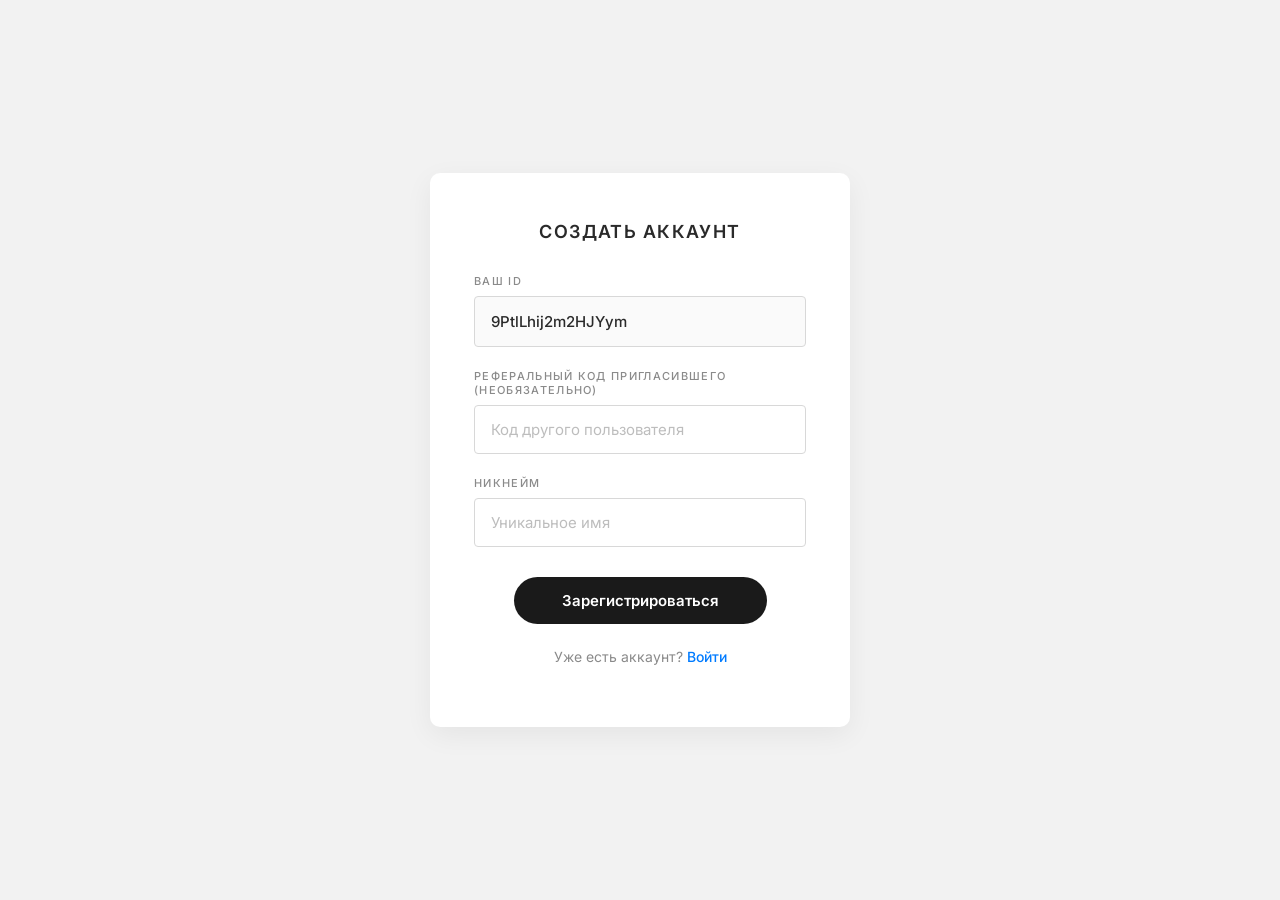
==== commit 2a2742ea: "Совмещены версии даника и меня , добавлено изометрическое поле" ====
--- a/index.html
+++ b/index.html
@@ -5,6 +5,7 @@
   <meta name="viewport" content="width=device-width, initial-scale=1.0, user-scalable=no" />
   <title>MTBank Strategy</title>
   <link rel="stylesheet" href="styles.css" />
+<link rel="stylesheet" href="iso-styles.css" />
   <link rel="preconnect" href="https://fonts.googleapis.com" />
   <link rel="preconnect" href="https://fonts.gstatic.com" crossorigin />
   <link href="https://fonts.googleapis.com/css2?family=Inter:wght@400;500;600;700&display=swap" rel="stylesheet" />
@@ -125,32 +126,46 @@
 </section>
 
       <section id="panel-game" class="panel" data-panel="game">
-        <div class="game-container">
-          <div class="game-header">
-            <div class="game-title-section">
-              <h2 class="game-title">🏙️ Город МТ</h2>
-              <button class="game-help-btn" id="game-help-btn">❓ Как играть?</button>
-            </div>
-            <div class="game-balance">
-              <span class="game-balance__label">MTBank Tokens</span>
-              <span class="game-balance__value" id="game-balance">0</span>
-            </div>
-            <div class="game-skill-balance">
-              <span class="game-skill-balance__label">⭐ Очки прокачки</span>
-              <span class="game-skill-balance__value" id="game-skill-balance">0</span>
-            </div>
-            <div class="game-total-income">
-              <span>💰 Доход/час: <span id="total-income">0</span></span>
-            </div>
-          </div>
-          
-          <div class="minecraft-grid" id="minecraft-grid"></div>
-          
-          <button class="collect-all-btn" id="collect-all-btn">
-            🧺 Собрать весь доход
-          </button>
-        </div>
-      </section>
+  <div class="game-container" id="game-container">
+    <!-- Режим 1: Город МТ (сетка 5x5) -->
+    <div id="mode1-container" class="game-mode-container">
+      <div class="game-header">
+        <div class="game-title-section">
+          <h2 class="game-title">🏙️ Город МТ</h2>
+          <button class="game-help-btn" id="game-help-btn">❓ Как играть?</button>
+        </div>
+        
+        <button class="game-mode-toggle" id="game-mode-toggle">
+          <span class="mode-toggle__icon">🔄</span>
+          <span class="mode-toggle__text">Переключить режим</span>
+        </button>
+        
+        <div class="game-balance">
+          <span class="game-balance__label">MTBank Tokens</span>
+          <span class="game-balance__value" id="game-balance">0</span>
+        </div>
+        <div class="game-skill-balance">
+          <span class="game-skill-balance__label">⭐ Очки прокачки</span>
+          <span class="game-skill-balance__value" id="game-skill-balance">0</span>
+        </div>
+        <div class="game-total-income">
+          <span>💰 Доход/час: <span id="total-income">0</span></span>
+        </div>
+      </div>
+      
+      <div class="minecraft-grid" id="minecraft-grid"></div>
+      
+      <button class="collect-all-btn" id="collect-all-btn">
+        🧺 Собрать весь доход
+      </button>
+    </div>
+    
+    <!-- Режим 2: Изометрический город (будет заполнен динамически) -->
+    <div id="mode2-container" class="game-mode-container" style="display: none;">
+      <!-- Сюда будет вставлен изометрический город из city-game.js -->
+    </div>
+  </div>
+</section>
       
       <section id="panel-tasks" class="panel" data-panel="tasks">
   <div class="card card--panel tasks-card">
@@ -601,5 +616,6 @@
     </div>
   </div>
   <script src="app.js" defer></script>
+<script src="city-game.js" defer></script>
 </body>
 </html>
--- a/styles.css
+++ b/styles.css
@@ -2052,4 +2052,144 @@
 .seasonal-hint {
   font-size: 0.7rem;
   opacity: 0.5;
+}
+/* Кнопка переключения режима */
+.game-mode-toggle {
+  background: linear-gradient(145deg, #ff9800, #f57c00);
+  border: none;
+  border-radius: 30px;
+  padding: 8px 16px;
+  display: flex;
+  align-items: center;
+  gap: 8px;
+  cursor: pointer;
+  transition: all 0.2s ease;
+  color: white;
+  font-weight: 600;
+  font-size: 0.8rem;
+  margin: 8px 0;
+}
+
+.game-mode-toggle:hover {
+  transform: scale(1.02);
+  background: linear-gradient(145deg, #ffb74d, #ff9800);
+}
+
+.game-mode-toggle:active {
+  transform: scale(0.98);
+}
+
+.mode-toggle__icon {
+  font-size: 1rem;
+}
+
+.mode-toggle__text {
+  font-size: 0.75rem;
+}
+
+/* Режим 2 - заглушка */
+.game-board-mode2 {
+  background: linear-gradient(145deg, #1a1a2e, #16213e);
+  border-radius: 20px;
+  padding: 40px;
+  text-align: center;
+  min-height: 400px;
+  display: flex;
+  flex-direction: column;
+  align-items: center;
+  justify-content: center;
+}
+
+.game-board-mode2__icon {
+  font-size: 64px;
+  margin-bottom: 20px;
+  animation: pulse 2s ease infinite;
+}
+
+.game-board-mode2__title {
+  font-size: 1.5rem;
+  font-weight: bold;
+  color: #ffd700;
+  margin-bottom: 12px;
+}
+
+.game-board-mode2__text {
+  font-size: 0.9rem;
+  color: rgba(255, 255, 255, 0.7);
+  margin-bottom: 8px;
+}
+
+.game-board-mode2__hint {
+  font-size: 0.7rem;
+  color: rgba(255, 255, 255, 0.4);
+  margin-top: 20px;
+}
+
+@keyframes pulse {
+  0%, 100% { transform: scale(1); opacity: 0.7; }
+  50% { transform: scale(1.1); opacity: 1; }
+}
+/* Контейнеры для режимов игры */
+.game-mode-container {
+  width: 100%;
+  height: 100%;
+  min-height: 500px;
+}
+
+.game-container {
+  width: 100%;
+  height: 100%;
+  position: relative;
+}
+
+/* Кнопка переключения режима */
+.game-mode-toggle {
+  background: linear-gradient(145deg, #ff9800, #f57c00);
+  border: none;
+  border-radius: 30px;
+  padding: 8px 16px;
+  display: flex;
+  align-items: center;
+  gap: 8px;
+  cursor: pointer;
+  transition: all 0.2s ease;
+  color: white;
+  font-weight: 600;
+  font-size: 0.8rem;
+  margin: 8px 0;
+}
+
+.game-mode-toggle:hover {
+  transform: scale(1.02);
+}
+
+.game-mode-toggle:active {
+  transform: scale(0.98);
+}
+
+.mode-toggle__icon {
+  font-size: 1rem;
+}
+
+.mode-toggle__text {
+  font-size: 0.75rem;
+}
+.mode2-retry-btn {
+  background: linear-gradient(145deg, #007bff, #6a00b8);
+  border: none;
+  border-radius: 30px;
+  padding: 10px 24px;
+  margin-top: 20px;
+  color: white;
+  font-weight: bold;
+  cursor: pointer;
+  transition: all 0.2s ease;
+}
+
+.mode2-retry-btn:hover {
+  transform: scale(1.02);
+}
+
+.mode2-retry-btn:active {
+  transform: scale(0.98);
 }
--- a/iso-styles.css
+++ b/iso-styles.css
@@ -0,0 +1,596 @@
+/* 🎮 ISO-STYLES.CSS — КАЗУАЛЬНЫЙ 2D-ИЗОМЕТРИЧЕСКИЙ СТИЛЬ */
+
+:root {
+  --bg-color: #F0F4F8;
+  --tile-top: #5BC0BE;
+  --tile-left: #3AA8A0;
+  --tile-right: #2A8A82;
+  --tile-stroke: rgba(255,255,255,0.4);
+  --empty-marker: #4CAF50;
+  --accent-cyan: #00BCD4;
+  --shadow-soft: 0 8px 20px rgba(0,0,0,0.08);
+  --shadow-float: 0 4px 12px rgba(0,0,0,0.1);
+  --border-radius-sm: 12px;
+  --border-radius-md: 16px;
+  --border-radius-lg: 24px;
+}
+
+#panel-game {
+  display: none !important;
+  padding: 0 !important;
+  margin: 0 !important;
+  height: 100% !important;
+  width: 100% !important;
+  background: var(--bg-color) !important;
+}
+
+#panel-game.is-active {
+  display: flex !important;
+  flex-direction: column !important;
+}
+
+.city-game-wrap {
+  width: 100%;
+  height: 100%;
+  display: flex;
+  flex-direction: column;
+  background: var(--bg-color);
+  position: relative;
+}
+
+/* Параллакс-фон с размытыми формами */
+.city-game-wrap::before {
+  content: '';
+  position: absolute;
+  top: -50px;
+  left: -30px;
+  width: 200px;
+  height: 200px;
+  background: rgba(91, 192, 190, 0.08);
+  border-radius: 50%;
+  filter: blur(40px);
+  z-index: 0;
+}
+
+.city-game-wrap::after {
+  content: '';
+  position: absolute;
+  bottom: -30px;
+  right: -20px;
+  width: 250px;
+  height: 180px;
+  background: rgba(0, 188, 212, 0.06);
+  border-radius: 40% 60% 30% 70%;
+  filter: blur(50px);
+  z-index: 0;
+}
+
+.city-hud {
+  display: flex;
+  justify-content: space-between;
+  padding: 12px 16px;
+  background: rgba(255,255,255,0.7);
+  backdrop-filter: blur(12px);
+  flex-shrink: 0;
+  z-index: 10;
+  border-bottom: 1px solid rgba(255,255,255,0.5);
+}
+
+.city-coins {
+  display: flex;
+  align-items: center;
+  gap: 8px;
+  background: #FFFFFF;
+  border-radius: var(--border-radius-lg);
+  padding: 6px 16px 6px 10px;
+  box-shadow: var(--shadow-float);
+}
+
+.coin-icon {
+  width: 28px;
+  height: 28px;
+  border-radius: 50%;
+  background: linear-gradient(145deg, #FFD54F, #FFB300);
+  display: flex;
+  align-items: center;
+  justify-content: center;
+  font-weight: 900;
+  font-size: 14px;
+  color: #5D4037;
+  box-shadow: inset 0 -2px 0 rgba(0,0,0,0.1);
+}
+
+.city-coins span {
+  font-family: 'Nunito', sans-serif;
+  font-size: 18px;
+  font-weight: 800;
+  color: #1E293B;
+}
+
+.city-title {
+  font-family: 'Nunito', sans-serif;
+  font-size: 18px;
+  font-weight: 900;
+  color: #1E293B;
+  text-transform: uppercase;
+  letter-spacing: 0.5px;
+}
+
+.city-level {
+  background: #FFFFFF;
+  border-radius: var(--border-radius-lg);
+  padding: 6px 16px;
+  font-family: 'Nunito', sans-serif;
+  font-size: 14px;
+  font-weight: 800;
+  color: #1E293B;
+  box-shadow: var(--shadow-float);
+}
+
+.city-game-area {
+  flex: 1;
+  display: flex;
+  align-items: center;
+  justify-content: center;
+  overflow: hidden;
+  position: relative;
+  z-index: 5;
+  padding: 16px;
+}
+
+#city-iso {
+  position: relative;
+  filter: drop-shadow(0 10px 15px rgba(0,0,0,0.1));
+}
+
+/* Парящие плиты */
+.city-tile {
+  position: absolute;
+  cursor: pointer;
+  -webkit-tap-highlight-color: transparent;
+  margin: 0 !important;
+  padding: 0 !important;
+  transition: transform 0.15s ease, filter 0.15s ease;
+}
+
+.city-tile:hover {
+  transform: translateY(-3px);
+  filter: brightness(1.05);
+}
+
+.city-dot {
+  position: absolute;
+  top: 4px;
+  right: 4px;
+  width: 10px;
+  height: 10px;
+  background: #4CAF50;
+  border: 2px solid #FFFFFF;
+  border-radius: 50%;
+  display: none;
+  box-shadow: 0 2px 4px rgba(0,0,0,0.15);
+  z-index: 30;
+}
+
+/* Нижняя панель управления */
+.city-bar {
+  display: flex;
+  gap: 10px;
+  padding: 12px 16px 18px;
+  background: rgba(255,255,255,0.7);
+  backdrop-filter: blur(12px);
+  border-radius: var(--border-radius-lg) var(--border-radius-lg) 0 0;
+  flex-shrink: 0;
+  z-index: 10;
+  border-top: 1px solid rgba(255,255,255,0.5);
+}
+
+.city-bar-btn {
+  display: flex;
+  flex-direction: column;
+  align-items: center;
+  gap: 4px;
+  padding: 10px 16px;
+  background: #FFFFFF;
+  border: none;
+  border-radius: var(--border-radius-md);
+  cursor: pointer;
+  box-shadow: var(--shadow-float);
+  transition: all 0.15s ease;
+  text-transform: uppercase;
+  font-weight: 700;
+  font-size: 11px;
+  letter-spacing: 0.5px;
+  color: #475569;
+}
+
+.city-bar-btn:active {
+  transform: translateY(2px);
+  box-shadow: 0 2px 6px rgba(0,0,0,0.1);
+}
+
+.city-bar-btn span:first-child {
+  font-size: 20px;
+}
+
+.city-bar-btn.primary {
+  background: var(--accent-cyan);
+  color: #FFFFFF;
+  flex: 1;
+  box-shadow: 0 4px 0 #0097A7, var(--shadow-float);
+}
+
+.city-bar-btn.primary span {
+  color: #FFFFFF;
+}
+
+/* Попап здания */
+.city-popup-overlay {
+  position: fixed;
+  inset: 0;
+  z-index: 1000;
+  background: rgba(0,0,0,0.3);
+  backdrop-filter: blur(6px);
+  display: flex;
+  align-items: flex-end;
+  justify-content: center;
+  opacity: 0;
+  pointer-events: none;
+  transition: opacity .25s;
+}
+
+.city-popup-overlay.open {
+  opacity: 1;
+  pointer-events: all;
+}
+
+.city-popup {
+  background: #FFFFFF;
+  border-radius: var(--border-radius-lg) var(--border-radius-lg) 0 0;
+  width: 100%;
+  max-width: 450px;
+  padding: 24px 20px 30px;
+  transform: translateY(100%);
+  transition: transform .3s cubic-bezier(0.2, 0.9, 0.4, 1);
+  max-height: 80vh;
+  overflow-y: auto;
+  box-shadow: 0 -8px 30px rgba(0,0,0,0.1);
+}
+
+.city-popup-overlay.open .city-popup {
+  transform: translateY(0);
+}
+
+.popup-header {
+  display: flex;
+  justify-content: space-between;
+  align-items: flex-start;
+  margin-bottom: 18px;
+}
+
+.popup-name {
+  font-family: 'Nunito', sans-serif;
+  font-size: 22px;
+  font-weight: 900;
+  color: #0F172A;
+  text-transform: uppercase;
+}
+
+.popup-type {
+  font-size: 12px;
+  color: #64748B;
+  font-weight: 700;
+  text-transform: uppercase;
+  letter-spacing: 0.5px;
+}
+
+.popup-close {
+  width: 36px;
+  height: 36px;
+  border-radius: 50%;
+  background: #F1F5F9;
+  border: none;
+  font-size: 18px;
+  cursor: pointer;
+  color: #64748B;
+  display: flex;
+  align-items: center;
+  justify-content: center;
+  transition: all 0.15s;
+}
+
+.popup-close:hover {
+  background: #E2E8F0;
+}
+
+.popup-preview {
+  width: 100%;
+  height: 130px;
+  border-radius: var(--border-radius-md);
+  margin-bottom: 18px;
+  display: flex;
+  align-items: center;
+  justify-content: center;
+  background: #F8FAFC;
+}
+
+.popup-progress-bar {
+  background: #E2E8F0;
+  border-radius: 10px;
+  height: 8px;
+  overflow: hidden;
+  margin-bottom: 6px;
+}
+
+.popup-progress {
+  height: 100%;
+  border-radius: 10px;
+  background: linear-gradient(90deg, var(--accent-cyan), #0097A7);
+  transition: width .3s;
+}
+
+.popup-progress-text {
+  font-size: 12px;
+  color: #64748B;
+  font-weight: 700;
+  text-transform: uppercase;
+  margin-bottom: 18px;
+}
+
+.popup-stats {
+  display: grid;
+  grid-template-columns: 1fr 1fr;
+  gap: 10px;
+  margin-bottom: 20px;
+}
+
+.stat-card {
+  background: #F8FAFC;
+  border-radius: var(--border-radius-sm);
+  padding: 14px 12px;
+}
+
+.stat-label {
+  font-size: 10px;
+  color: #94A3B8;
+  font-weight: 700;
+  text-transform: uppercase;
+  letter-spacing: 0.5px;
+  margin-bottom: 4px;
+}
+
+.stat-value {
+  font-family: 'Nunito', sans-serif;
+  font-size: 18px;
+  font-weight: 800;
+  color: #0F172A;
+}
+
+.stat-value.gold {
+  color: #D97706;
+}
+
+.popup-buttons {
+  display: flex;
+  gap: 12px;
+}
+
+.btn-collect, .btn-upgrade {
+  flex: 1;
+  padding: 16px;
+  border: none;
+  border-radius: var(--border-radius-md);
+  font-weight: 800;
+  font-size: 14px;
+  text-transform: uppercase;
+  letter-spacing: 0.5px;
+  cursor: pointer;
+  box-shadow: 0 4px 0 rgba(0,0,0,0.1);
+  transition: all 0.1s;
+}
+
+.btn-collect {
+  background: #FFD54F;
+  color: #5D4037;
+}
+
+.btn-upgrade {
+  background: var(--accent-cyan);
+  color: #FFFFFF;
+}
+
+.btn-collect:active, .btn-upgrade:active {
+  transform: translateY(3px);
+  box-shadow: 0 1px 0 rgba(0,0,0,0.1);
+}
+
+.btn-collect:disabled, .btn-upgrade:disabled {
+  opacity: 0.5;
+  cursor: not-allowed;
+  transform: none;
+}
+
+/* Меню постройки */
+.build-overlay {
+  position: fixed;
+  inset: 0;
+  z-index: 1000;
+  background: rgba(0,0,0,0.3);
+  backdrop-filter: blur(6px);
+  display: flex;
+  align-items: flex-end;
+  justify-content: center;
+  opacity: 0;
+  pointer-events: none;
+  transition: opacity .25s;
+}
+
+.build-overlay.open {
+  opacity: 1;
+  pointer-events: all;
+}
+
+.build-menu {
+  background: #FFFFFF;
+  border-radius: var(--border-radius-lg) var(--border-radius-lg) 0 0;
+  width: 100%;
+  max-width: 450px;
+  padding: 24px 20px 30px;
+  transform: translateY(100%);
+  transition: transform .3s;
+  max-height: 75vh;
+  overflow-y: auto;
+}
+
+.build-overlay.open .build-menu {
+  transform: translateY(0);
+}
+
+#build-close-btn {
+  width: 36px;
+  height: 36px;
+  border-radius: 50%;
+  background: #F1F5F9;
+  border: none;
+  font-size: 18px;
+  cursor: pointer;
+  color: #64748B;
+  display: flex;
+  align-items: center;
+  justify-content: center;
+}
+
+#build-categories {
+  display: flex;
+  gap: 8px;
+  margin-bottom: 16px;
+}
+
+.category-tab {
+  flex: 1;
+  padding: 10px;
+  border: none;
+  border-radius: var(--border-radius-sm);
+  font-weight: 800;
+  font-size: 12px;
+  text-transform: uppercase;
+  letter-spacing: 0.3px;
+  cursor: pointer;
+  box-shadow: 0 3px 0 rgba(0,0,0,0.1);
+  transition: all 0.1s;
+}
+
+.category-tab:active {
+  transform: translateY(2px);
+  box-shadow: 0 1px 0 rgba(0,0,0,0.1);
+}
+
+.build-grid {
+  display: grid;
+  grid-template-columns: repeat(3, 1fr);
+  gap: 10px;
+}
+
+.build-item {
+  background: #F8FAFC;
+  border-radius: var(--border-radius-sm);
+  padding: 12px 8px;
+  display: flex;
+  flex-direction: column;
+  align-items: center;
+  cursor: pointer;
+  transition: all 0.1s;
+  box-shadow: 0 2px 6px rgba(0,0,0,0.05);
+}
+
+.build-item:active {
+  background: #E0F2FE;
+  transform: scale(0.97);
+}
+
+.build-item-name {
+  font-size: 11px;
+  font-weight: 700;
+  color: #0F172A;
+  text-align: center;
+  text-transform: uppercase;
+}
+
+.build-item-cost {
+  font-size: 10px;
+  color: #D97706;
+  font-weight: 700;
+}
+
+/* Уведомление */
+.city-notif {
+  position: fixed;
+  top: 80px;
+  left: 50%;
+  transform: translateX(-50%);
+  background: #0F172A;
+  color: #FFFFFF;
+  padding: 10px 24px;
+  border-radius: 40px;
+  z-index: 2000;
+  opacity: 0;
+  transition: opacity .25s;
+  pointer-events: none;
+  font-weight: 700;
+  text-transform: uppercase;
+  letter-spacing: 0.5px;
+  font-size: 13px;
+  box-shadow: 0 8px 20px rgba(0,0,0,0.2);
+}
+
+.city-notif.show {
+  opacity: 1;
+}
+
+/* Анимации */
+.city-float-coin {
+  position: fixed;
+  pointer-events: none;
+  font-size: 18px;
+  font-weight: 900;
+  color: #D97706;
+  z-index: 1500;
+  animation: float-up .9s ease-out forwards;
+  text-shadow: 0 2px 6px rgba(0,0,0,0.1);
+}
+
+@keyframes float-up {
+  0% { opacity: 1; transform: translateY(0); }
+  100% { opacity: 0; transform: translateY(-70px); }
+}
+
+.city-sparkle {
+  position: fixed;
+  pointer-events: none;
+  font-size: 30px;
+  z-index: 1500;
+  animation: sparkle .6s ease-out forwards;
+}
+
+@keyframes sparkle {
+  0% { opacity: 1; transform: scale(.4); }
+  60% { transform: scale(1.4); }
+  100% { opacity: 0; transform: scale(1); }
+}
+
+.city-bubble {
+  display: none !important;
+}
+/* Кнопка возврата в режим 1 */
+#mode2-container .city-bar-btn.back-btn {
+  background: #ef4444;
+  color: white;
+}
+
+#mode2-container .city-bar-btn.back-btn:hover {
+  background: #dc2626;
+}
+
+#mode2-container .city-bar-btn.back-btn:active {
+  transform: translateY(2px);
+}
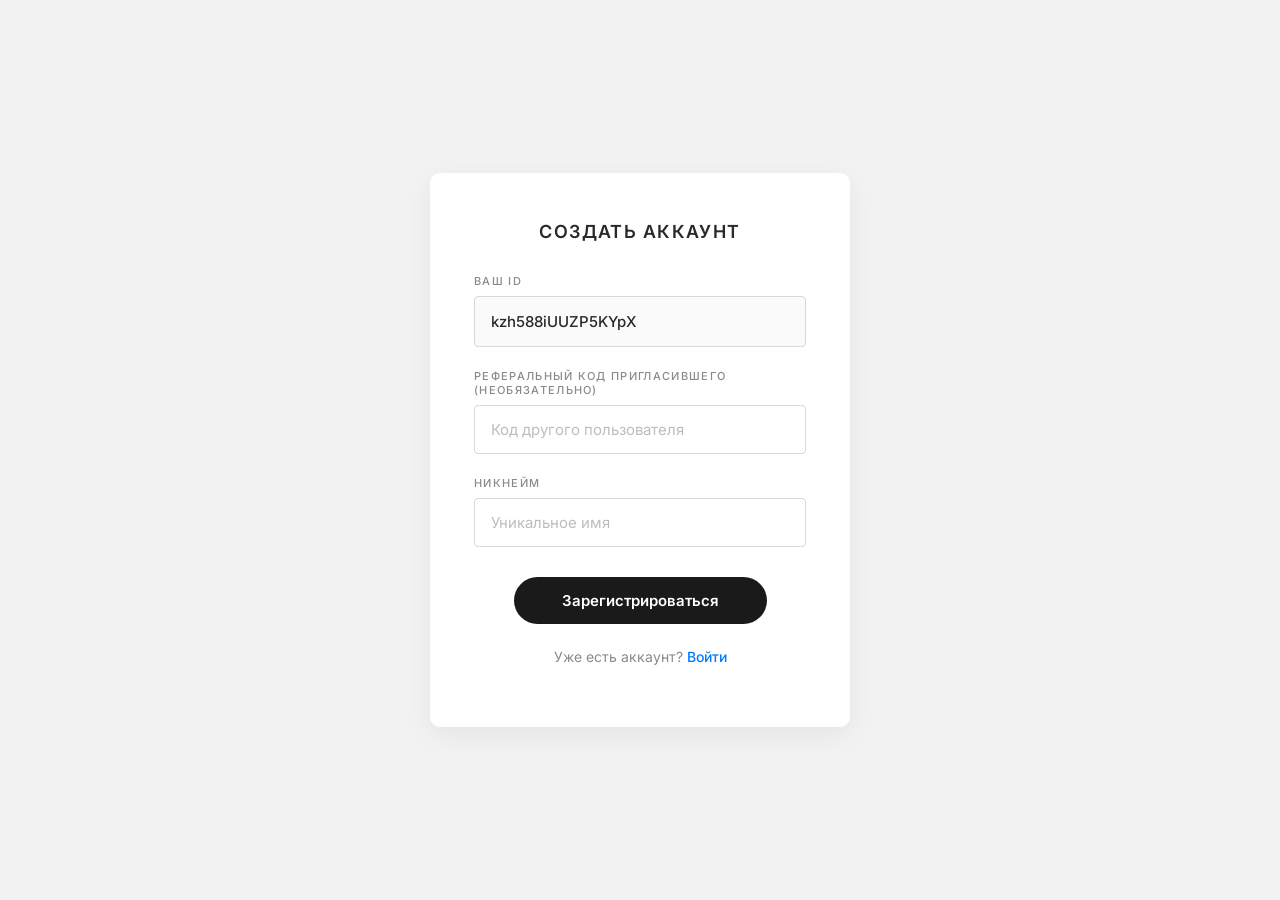
==== commit 21374e64: "ГОтовый костяк игры с изометрической моделью , полностью работающий , без ьазы данных" ====
--- a/index.html
+++ b/index.html
@@ -5,7 +5,6 @@
   <meta name="viewport" content="width=device-width, initial-scale=1.0, user-scalable=no" />
   <title>MTBank Strategy</title>
   <link rel="stylesheet" href="styles.css" />
-<link rel="stylesheet" href="iso-styles.css" />
   <link rel="preconnect" href="https://fonts.googleapis.com" />
   <link rel="preconnect" href="https://fonts.gstatic.com" crossorigin />
   <link href="https://fonts.googleapis.com/css2?family=Inter:wght@400;500;600;700&display=swap" rel="stylesheet" />
@@ -125,44 +124,35 @@
   </div>
 </section>
 
-      <section id="panel-game" class="panel" data-panel="game">
-  <div class="game-container" id="game-container">
-    <!-- Режим 1: Город МТ (сетка 5x5) -->
-    <div id="mode1-container" class="game-mode-container">
-      <div class="game-header">
-        <div class="game-title-section">
-          <h2 class="game-title">🏙️ Город МТ</h2>
-          <button class="game-help-btn" id="game-help-btn">❓ Как играть?</button>
-        </div>
-        
-        <button class="game-mode-toggle" id="game-mode-toggle">
-          <span class="mode-toggle__icon">🔄</span>
-          <span class="mode-toggle__text">Переключить режим</span>
-        </button>
-        
-        <div class="game-balance">
-          <span class="game-balance__label">MTBank Tokens</span>
-          <span class="game-balance__value" id="game-balance">0</span>
-        </div>
-        <div class="game-skill-balance">
-          <span class="game-skill-balance__label">⭐ Очки прокачки</span>
-          <span class="game-skill-balance__value" id="game-skill-balance">0</span>
-        </div>
-        <div class="game-total-income">
-          <span>💰 Доход/час: <span id="total-income">0</span></span>
-        </div>
-      </div>
-      
-      <div class="minecraft-grid" id="minecraft-grid"></div>
-      
-      <button class="collect-all-btn" id="collect-all-btn">
-        🧺 Собрать весь доход
-      </button>
-    </div>
-    
-    <!-- Режим 2: Изометрический город (будет заполнен динамически) -->
-    <div id="mode2-container" class="game-mode-container" style="display: none;">
-      <!-- Сюда будет вставлен изометрический город из city-game.js -->
+     <section id="panel-game" class="panel" data-panel="game">
+  <div class="game-container">
+    <div class="game-header">
+      <div class="game-title-section">
+        <h2 class="game-title">🏙️ Город МТ</h2>
+        <button class="game-help-btn" id="game-help-btn">❓ Как играть?</button>
+      </div>
+      
+      <div class="game-balance">
+        <span class="game-balance__label">MTBank Tokens</span>
+        <span class="game-balance__value" id="game-balance">0</span>
+      </div>
+      <div class="game-skill-balance">
+        <span class="game-skill-balance__label">⭐ Очки прокачки</span>
+        <span class="game-skill-balance__value" id="game-skill-balance">0</span>
+      </div>
+      <div class="game-total-income">
+        <span>💰 Доход/час: <span id="total-income">0</span></span>
+      </div>
+    </div>
+    
+    <!-- Изометрическое поле -->
+    <div class="city-game-area" style="width:100%;min-height:500px;display:flex;align-items:center;justify-content:center;overflow:hidden;">
+      <div id="city-iso" style="position:relative;"></div>
+    </div>
+    
+    <div class="city-bar" style="display:flex;gap:10px;margin-top:16px;justify-content:center;">
+      <button class="city-bar-btn" id="city-reset-camera"><span>🎯</span><span>Центр</span></button>
+      <button class="city-bar-btn primary" id="city-collect-all-btn"><span>💰</span><span>Собрать всё</span></button>
     </div>
   </div>
 </section>
@@ -176,6 +166,7 @@
       <button class="tasks-tab tasks-tab--active" data-tasks-tab="once">🎯 Разовые</button>
       <button class="tasks-tab" data-tasks-tab="monthly">📅 Ежемесячные</button>
       <button class="tasks-tab" data-tasks-tab="seasonal">🌸 Сезонные</button>
+      <button class="tasks-tab" data-tasks-tab="daily">⭐ Ежедневные</button>
     </div>
     
     <!-- Контент разовых заданий -->
@@ -190,11 +181,12 @@
     
     <!-- Контент сезонных заданий -->
     <div class="tasks-content" id="tasks-seasonal">
-      <div class="seasonal-placeholder">
-        <span class="seasonal-icon">🌸</span>
-        <p>Сезонные задания появятся при новом ивенте!</p>
-        <span class="seasonal-hint">Следите за обновлениями</span>
-      </div>
+      <div class="tasks-list" id="tasks-list-seasonal"></div>
+    </div>
+    
+    <!-- Контент ежедневных заданий -->
+    <div class="tasks-content" id="tasks-daily">
+      <div class="tasks-list" id="tasks-list-daily"></div>
     </div>
     
     <div class="calendar-section">
@@ -208,13 +200,6 @@
       </div>
       
       <div class="calendar-grid" id="calendar-grid"></div>
-      
-      <div class="calendar-reset" id="calendar-reset-container">
-        <button class="reset-streak-btn" id="reset-streak-btn">
-          💎 Восстановить прогресс (500 MTBank Tokens)
-        </button>
-        <p class="reset-hint">Если вы пропустили день, можете восстановить календарь за 500 токенов</p>
-      </div>
     </div>
   </div>
 </section>
@@ -615,7 +600,115 @@
       </div>
     </div>
   </div>
+  <!-- Модальное окно выбора здания -->
+<div class="build-modal" id="build-modal" hidden>
+  <div class="build-modal__overlay"></div>
+  <div class="build-modal__content">
+    <h3 class="build-modal__title">Выберите здание</h3>
+    <div class="build-options" id="build-options"></div>
+    <button class="build-modal__close" id="build-modal-close">Закрыть</button>
+  </div>
+</div>
+
+<!-- Модальное окно информации о здании -->
+<div class="info-modal" id="info-modal" hidden>
+  <div class="info-modal__overlay"></div>
+  <div class="info-modal__content">
+    <button class="info-modal__close" id="info-modal-close">✕</button>
+    <div class="info-modal__icon" id="info-icon"></div>
+    <h3 class="info-modal__title" id="info-title">Название</h3>
+    <div class="info-modal__stats">
+      <div class="info-stat"><span class="info-stat__label">📊 Тип:</span><span class="info-stat__value" id="info-type">—</span></div>
+      <div class="info-stat"><span class="info-stat__label">⭐ Уровень:</span><span class="info-stat__value" id="info-level">1</span></div>
+      <div class="info-stat"><span class="info-stat__label">💰 Доход/час:</span><span class="info-stat__value" id="info-income">0</span></div>
+      <div class="info-stat"><span class="info-stat__label">💎 Накоплено:</span><span class="info-stat__value" id="info-pending">0</span></div>
+      <div class="info-stat"><span class="info-stat__label">⬆️ Стоимость апгрейда:</span><span class="info-stat__value" id="info-upgrade-cost">0</span></div>
+      <div class="info-stat"><span class="info-stat__label">💰 Цена продажи:</span><span class="info-stat__value" id="info-sell-value">0</span></div>
+    </div>
+    <div class="info-modal__actions">
+      <button class="info-btn info-btn--collect" id="info-collect-btn">💰 Забрать доход</button>
+      <button class="info-btn info-btn--upgrade" id="info-upgrade-btn">⬆️ Улучшить</button>
+      <button class="info-btn info-btn--sell" id="info-sell-btn">💰 Продать (-50%)</button>
+    </div>
+  </div>
+</div>
+<!-- Модальное окно выбора здания -->
+<div class="build-modal" id="build-modal" hidden>
+  <div class="build-modal__overlay"></div>
+  <div class="build-modal__content">
+    <h3 class="build-modal__title">Выберите здание</h3>
+    <div class="build-options" id="build-options"></div>
+    <button class="build-modal__close" id="build-modal-close">Закрыть</button>
+  </div>
+</div>
+
+<!-- Модальное окно "Как играть?" -->
+<div class="help-modal" id="help-modal" hidden>
+  <div class="help-modal__overlay"></div>
+  <div class="help-modal__content">
+    <button class="help-modal__close" id="help-modal-close">✕</button>
+    <h3 class="help-modal__title">🎮 Как играть в Город МТ?</h3>
+    <div class="help-modal__body">
+      <div class="help-section">
+        <h4>🏗️ Строительство</h4>
+        <p>Нажимайте на свободные клетки поля и выбирайте бизнес для постройки. Каждый бизнес приносит пассивный доход в MTBank Tokens.</p>
+      </div>
+      <div class="help-section">
+        <h4>⭐ Очки прокачки</h4>
+        <p>Очки прокачки тратятся на покупку и улучшение бизнесов. Вы можете получить их:</p>
+        <ul>
+          <li>✅ За выполнение заданий (раздел "Задания")</li>
+          <li>✅ За регистрацию по реферальному коду (+1000 ⭐)</li>
+          <li>✅ За ежедневный календарь</li>
+        </ul>
+      </div>
+      <div class="help-section">
+        <h4>💰 MTBank Tokens</h4>
+        <p>Токены зарабатываются с ваших бизнесов. Их можно тратить на специальные предложения от МТБанка в разделе "Магазин".</p>
+      </div>
+      <div class="help-section">
+        <h4>⬆️ Улучшение бизнеса</h4>
+        <p>Нажмите на построенное здание → выберите "Улучшить". Доход бизнеса увеличится, но стоимость следующего улучшения растёт.</p>
+      </div>
+      <div class="help-section">
+        <h4>💰 Продажа бизнеса</h4>
+        <p>Нажмите на здание → "Продать (-50%)" - вы получите обратно 50% от потраченных очков прокачки.</p>
+      </div>
+      <div class="help-section">
+        <h4>📈 Цены на строительство</h4>
+        <p>Каждый новый бизнес дороже предыдущего на 10%. Планируйте свою стратегию развития!</p>
+      </div>
+      <div class="help-section">
+        <h4>🏦 МТБанк</h4>
+        <p>Центральное здание на поле. Повышайте его уровень, выполняя действия в игре, чтобы открывать доступ к элитным бизнесам.</p>
+      </div>
+    </div>
+    <button class="help-modal__ok" id="help-modal-ok">Понятно!</button>
+  </div>
+</div>
+
+<!-- Модальное окно информации о здании -->
+<div class="info-modal" id="info-modal" hidden>
+  <div class="info-modal__overlay"></div>
+  <div class="info-modal__content">
+    <button class="info-modal__close" id="info-modal-close">✕</button>
+    <div class="info-modal__icon" id="info-icon"></div>
+    <h3 class="info-modal__title" id="info-title">Название</h3>
+    <div class="info-modal__stats">
+      <div class="info-stat"><span class="info-stat__label">📊 Тип:</span><span class="info-stat__value" id="info-type">—</span></div>
+      <div class="info-stat"><span class="info-stat__label">⭐ Уровень:</span><span class="info-stat__value" id="info-level">1</span></div>
+      <div class="info-stat"><span class="info-stat__label">💰 Доход/час:</span><span class="info-stat__value" id="info-income">0</span></div>
+      <div class="info-stat"><span class="info-stat__label">💎 Накоплено:</span><span class="info-stat__value" id="info-pending">0</span></div>
+      <div class="info-stat"><span class="info-stat__label">⬆️ Стоимость апгрейда:</span><span class="info-stat__value" id="info-upgrade-cost">0</span></div>
+      <div class="info-stat"><span class="info-stat__label">💰 Цена продажи:</span><span class="info-stat__value" id="info-sell-value">0</span></div>
+    </div>
+    <div class="info-modal__actions">
+      <button class="info-btn info-btn--collect" id="info-collect-btn">💰 Забрать доход</button>
+      <button class="info-btn info-btn--upgrade" id="info-upgrade-btn">⬆️ Улучшить</button>
+      <button class="info-btn info-btn--sell" id="info-sell-btn">💰 Продать (-50%)</button>
+    </div>
+  </div>
+</div>
   <script src="app.js" defer></script>
-<script src="city-game.js" defer></script>
 </body>
 </html>
--- a/styles.css
+++ b/styles.css
@@ -2192,4 +2192,587 @@
 
 .mode2-retry-btn:active {
   transform: scale(0.98);
+}
+
+/* Изометрические стили */
+.city-game-area {
+  background: #F0F4F8;
+  border-radius: 20px;
+  overflow: hidden;
+  position: relative;
+}
+
+.city-tile {
+  position: absolute;
+  transition: transform 0.15s ease, filter 0.15s ease;
+}
+
+.city-tile:hover {
+  transform: translateY(-3px);
+  filter: brightness(1.05);
+}
+
+.city-bar-btn {
+  display: flex;
+  align-items: center;
+  gap: 8px;
+  padding: 10px 20px;
+  background: #FFFFFF;
+  border: none;
+  border-radius: 30px;
+  cursor: pointer;
+  font-weight: bold;
+  box-shadow: 0 2px 8px rgba(0,0,0,0.1);
+  transition: all 0.15s ease;
+}
+
+.city-bar-btn:active {
+  transform: translateY(2px);
+}
+
+.city-bar-btn.primary {
+  background: linear-gradient(145deg, #007bff, #6a00b8);
+  color: white;
+}
+/* Модальные окна для изометрической игры */
+.build-modal, .info-modal {
+  position: fixed;
+  top: 0;
+  left: 0;
+  width: 100%;
+  height: 100%;
+  display: flex;
+  align-items: center;
+  justify-content: center;
+  z-index: 2000;
+}
+
+.build-modal[hidden], .info-modal[hidden] {
+  display: none;
+}
+
+.build-modal__overlay, .info-modal__overlay {
+  position: absolute;
+  top: 0;
+  left: 0;
+  width: 100%;
+  height: 100%;
+  background: rgba(0, 0, 0, 0.85);
+}
+
+.build-modal__content {
+  position: relative;
+  background: #2a2a2a;
+  border-radius: 20px;
+  padding: 20px;
+  width: 90%;
+  max-width: 340px;
+}
+
+.info-modal__content {
+  position: relative;
+  background: white;
+  border-radius: 24px;
+  padding: 24px 20px 28px;
+  width: 90%;
+  max-width: 340px;
+}
+
+.build-modal__title {
+  margin: 0 0 16px;
+  font-size: 1.2rem;
+  font-weight: bold;
+  text-align: center;
+  color: white;
+}
+
+.info-modal__close {
+  position: absolute;
+  top: 12px;
+  right: 16px;
+  background: none;
+  border: none;
+  font-size: 1.3rem;
+  cursor: pointer;
+  color: #999;
+}
+
+.build-options {
+  display: grid;
+  grid-template-columns: repeat(2, 1fr);
+  gap: 12px;
+  margin-bottom: 16px;
+  max-height: 400px;
+  overflow-y: auto;
+}
+
+.build-option {
+  background: #3a3a3a;
+  border: 2px solid #5a5a5a;
+  border-radius: 16px;
+  padding: 12px;
+  text-align: center;
+  cursor: pointer;
+  transition: all 0.15s ease;
+}
+
+.build-option:active {
+  transform: scale(0.96);
+}
+
+.build-option__icon {
+  font-size: 2rem;
+  display: block;
+  margin-bottom: 6px;
+}
+
+.build-option__name {
+  font-size: 0.75rem;
+  font-weight: bold;
+  color: white;
+}
+
+.build-option__cost {
+  font-size: 0.65rem;
+  color: #ffd700;
+}
+
+.build-category-header {
+  grid-column: span 2;
+  margin: 12px 0 8px 0;
+  padding: 8px 12px;
+  background: rgba(255, 255, 255, 0.15);
+  border-radius: 12px;
+  text-align: center;
+}
+
+.build-category-title {
+  font-size: 0.8rem;
+  font-weight: bold;
+  color: #ffd700;
+}
+
+.build-modal__close {
+  width: 100%;
+  padding: 10px;
+  background: #555;
+  border: none;
+  border-radius: 12px;
+  color: white;
+  cursor: pointer;
+}
+
+.info-stat {
+  display: flex;
+  justify-content: space-between;
+  padding: 10px 0;
+  border-bottom: 1px solid #eee;
+}
+
+.info-stat__label {
+  color: #666;
+  font-size: 0.85rem;
+}
+
+.info-stat__value {
+  font-weight: bold;
+  color: #333;
+}
+
+.info-modal__actions {
+  display: flex;
+  gap: 12px;
+  margin-top: 24px;
+}
+
+.info-btn {
+  flex: 1;
+  padding: 12px;
+  border: none;
+  border-radius: 12px;
+  font-weight: bold;
+  cursor: pointer;
+  transition: transform 0.1s ease;
+}
+
+.info-btn:active {
+  transform: scale(0.97);
+}
+
+.info-btn--collect {
+  background: linear-gradient(135deg, #4caf50, #45a049);
+  color: white;
+}
+
+.info-btn--upgrade {
+  background: linear-gradient(135deg, #2196f3, #1976d2);
+  color: white;
+}
+
+.info-btn--sell {
+  background: linear-gradient(135deg, #ff9800, #f57c00);
+  color: white;
+}
+/* Стили для изометрической игры */
+.city-tile {
+  position: absolute;
+  transition: transform 0.15s ease, filter 0.15s ease;
+}
+
+.city-tile:hover {
+  transform: translateY(-3px);
+  filter: brightness(1.05);
+}
+
+.city-control-btn {
+  padding: 10px 20px;
+  border: none;
+  border-radius: 30px;
+  cursor: pointer;
+  font-weight: bold;
+  transition: transform 0.1s ease;
+}
+
+.city-control-btn:active {
+  transform: scale(0.97);
+}
+
+.build-option--locked {
+  opacity: 0.5;
+  cursor: not-allowed;
+}
+
+.build-option__locked {
+  font-size: 9px;
+  color: #ff9800;
+  margin-top: 4px;
+}
+
+.city-game-container {
+  height: 100%;
+  display: flex;
+  flex-direction: column;
+}
+/* Стили для модальных окон */
+.build-modal, .info-modal {
+  position: fixed;
+  top: 0;
+  left: 0;
+  width: 100%;
+  height: 100%;
+  display: flex;
+  align-items: center;
+  justify-content: center;
+  z-index: 2000;
+}
+
+.build-modal[hidden], .info-modal[hidden] {
+  display: none;
+}
+
+.build-modal__overlay, .info-modal__overlay {
+  position: absolute;
+  top: 0;
+  left: 0;
+  width: 100%;
+  height: 100%;
+  background: rgba(0, 0, 0, 0.85);
+}
+
+.build-modal__content {
+  position: relative;
+  background: #2a2a2a;
+  border-radius: 20px;
+  padding: 20px;
+  width: 90%;
+  max-width: 340px;
+}
+
+.info-modal__content {
+  position: relative;
+  background: white;
+  border-radius: 24px;
+  padding: 24px 20px 28px;
+  width: 90%;
+  max-width: 340px;
+}
+
+.build-modal__title {
+  margin: 0 0 16px;
+  font-size: 1.2rem;
+  font-weight: bold;
+  text-align: center;
+  color: white;
+}
+
+.info-modal__close {
+  position: absolute;
+  top: 12px;
+  right: 16px;
+  background: none;
+  border: none;
+  font-size: 1.3rem;
+  cursor: pointer;
+  color: #999;
+}
+
+.build-options {
+  display: grid;
+  grid-template-columns: repeat(2, 1fr);
+  gap: 12px;
+  margin-bottom: 16px;
+  max-height: 400px;
+  overflow-y: auto;
+}
+
+.build-option {
+  background: #3a3a3a;
+  border: 2px solid #5a5a5a;
+  border-radius: 16px;
+  padding: 12px;
+  text-align: center;
+  cursor: pointer;
+  transition: all 0.15s ease;
+}
+
+.build-option:active {
+  transform: scale(0.96);
+}
+
+.build-option__icon {
+  font-size: 2rem;
+  display: block;
+  margin-bottom: 6px;
+}
+
+.build-option__name {
+  font-size: 0.75rem;
+  font-weight: bold;
+  color: white;
+}
+
+.build-option__cost {
+  font-size: 0.65rem;
+  color: #ffd700;
+}
+
+.build-option--locked {
+  opacity: 0.5;
+  cursor: not-allowed;
+}
+
+.build-option__locked {
+  font-size: 9px;
+  color: #ff9800;
+  margin-top: 4px;
+}
+
+.build-category-header {
+  grid-column: span 2;
+  margin: 12px 0 8px 0;
+  padding: 8px 12px;
+  background: rgba(255, 255, 255, 0.15);
+  border-radius: 12px;
+  text-align: center;
+}
+
+.build-category-title {
+  font-size: 0.8rem;
+  font-weight: bold;
+  color: #ffd700;
+}
+
+.build-modal__close {
+  width: 100%;
+  padding: 10px;
+  background: #555;
+  border: none;
+  border-radius: 12px;
+  color: white;
+  cursor: pointer;
+}
+
+.info-stat {
+  display: flex;
+  justify-content: space-between;
+  padding: 10px 0;
+  border-bottom: 1px solid #eee;
+}
+
+.info-stat__label {
+  color: #666;
+  font-size: 0.85rem;
+}
+
+.info-stat__value {
+  font-weight: bold;
+  color: #333;
+}
+
+.info-modal__actions {
+  display: flex;
+  gap: 12px;
+  margin-top: 24px;
+}
+
+.info-btn {
+  flex: 1;
+  padding: 12px;
+  border: none;
+  border-radius: 12px;
+  font-weight: bold;
+  cursor: pointer;
+  transition: transform 0.1s ease;
+}
+
+.info-btn:active {
+  transform: scale(0.97);
+}
+
+.info-btn--collect {
+  background: linear-gradient(135deg, #4caf50, #45a049);
+  color: white;
+}
+
+.info-btn--upgrade {
+  background: linear-gradient(135deg, #2196f3, #1976d2);
+  color: white;
+}
+
+.info-btn--sell {
+  background: linear-gradient(135deg, #ff9800, #f57c00);
+  color: white;
+}
+
+.city-tile {
+  position: absolute;
+  transition: transform 0.15s ease, filter 0.15s ease;
+}
+
+.city-tile:hover {
+  transform: translateY(-3px);
+  filter: brightness(1.05);
+}
+
+.city-control-btn {
+  padding: 10px 20px;
+  border: none;
+  border-radius: 30px;
+  cursor: pointer;
+  font-weight: bold;
+  transition: transform 0.1s ease;
+}
+
+.city-control-btn:active {
+  transform: scale(0.97);
+}
+/* Модальное окно помощи */
+.help-modal {
+  position: fixed;
+  top: 0;
+  left: 0;
+  width: 100%;
+  height: 100%;
+  display: flex;
+  align-items: center;
+  justify-content: center;
+  z-index: 2000;
+}
+
+.help-modal[hidden] {
+  display: none;
+}
+
+.help-modal__overlay {
+  position: absolute;
+  top: 0;
+  left: 0;
+  width: 100%;
+  height: 100%;
+  background: rgba(0, 0, 0, 0.85);
+}
+
+.help-modal__content {
+  position: relative;
+  background: white;
+  border-radius: 24px;
+  padding: 24px 20px 28px;
+  width: 90%;
+  max-width: 380px;
+  max-height: 80vh;
+  overflow-y: auto;
+}
+
+.help-modal__close {
+  position: absolute;
+  top: 12px;
+  right: 16px;
+  background: none;
+  border: none;
+  font-size: 1.3rem;
+  cursor: pointer;
+  color: #999;
+}
+
+.help-modal__title {
+  margin: 0 0 16px;
+  font-size: 1.3rem;
+  font-weight: bold;
+  text-align: center;
+  color: #333;
+}
+
+.help-modal__body {
+  margin-bottom: 20px;
+}
+
+.help-section {
+  margin-bottom: 16px;
+  padding-bottom: 12px;
+  border-bottom: 1px solid #eee;
+}
+
+.help-section:last-child {
+  border-bottom: none;
+}
+
+.help-section h4 {
+  margin: 0 0 8px;
+  font-size: 0.95rem;
+  color: #007bff;
+}
+
+.help-section p {
+  margin: 0 0 6px;
+  font-size: 0.8rem;
+  color: #555;
+  line-height: 1.4;
+}
+
+.help-section ul {
+  margin: 6px 0 0;
+  padding-left: 20px;
+}
+
+.help-section li {
+  font-size: 0.75rem;
+  color: #666;
+  margin: 4px 0;
+}
+
+.help-modal__ok {
+  width: 100%;
+  padding: 12px;
+  background: linear-gradient(145deg, #007bff 0%, #6a00b8 48%, #e10098 100%);
+  border: none;
+  border-radius: 30px;
+  font-size: 1rem;
+  font-weight: bold;
+  color: white;
+  cursor: pointer;
+  transition: transform 0.1s ease;
+}
+
+.help-modal__ok:active {
+  transform: scale(0.98);
 }
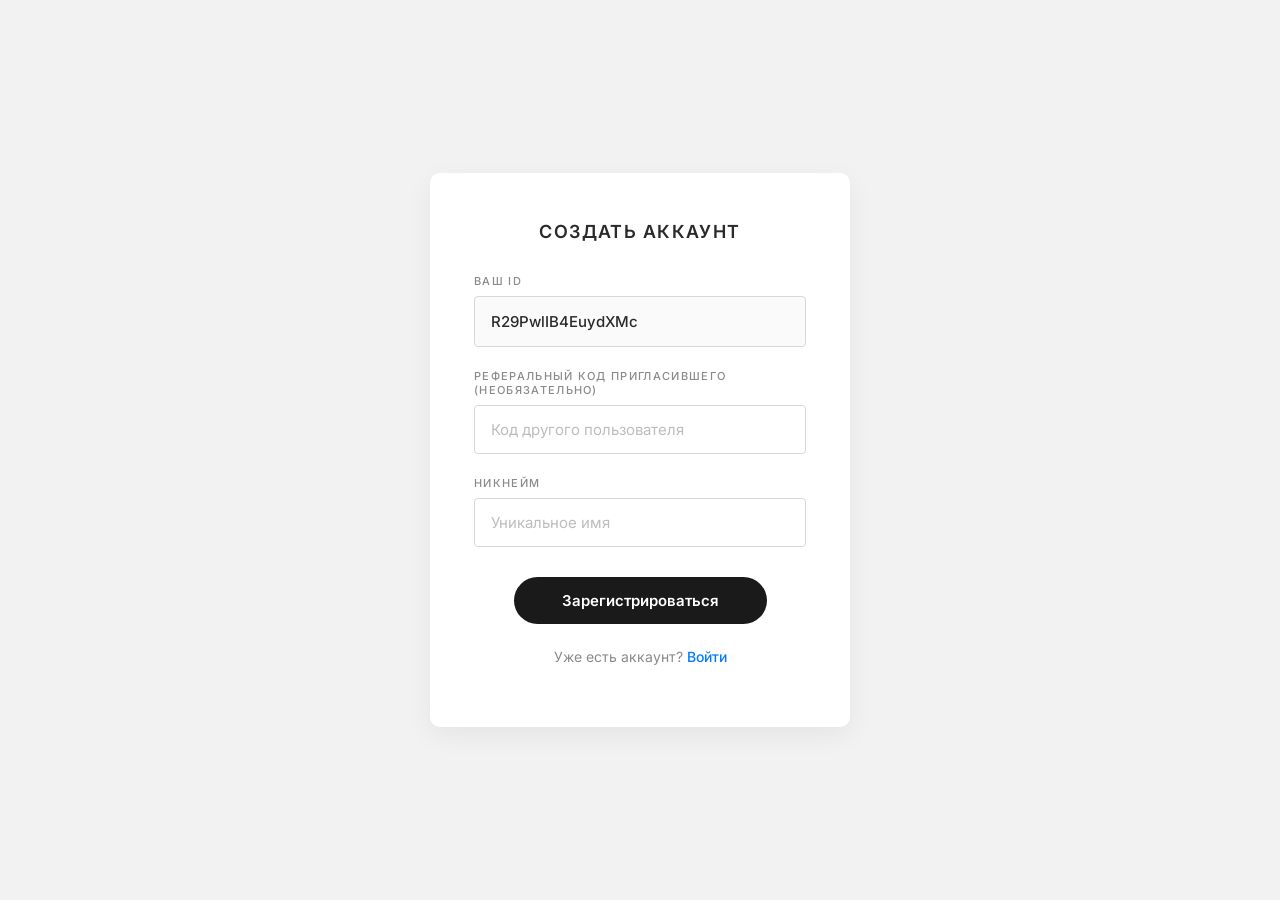
==== commit 38755342: "стилизация" ====
--- a/index.html
+++ b/index.html
@@ -166,7 +166,6 @@
       <button class="tasks-tab tasks-tab--active" data-tasks-tab="once">🎯 Разовые</button>
       <button class="tasks-tab" data-tasks-tab="monthly">📅 Ежемесячные</button>
       <button class="tasks-tab" data-tasks-tab="seasonal">🌸 Сезонные</button>
-      <button class="tasks-tab" data-tasks-tab="daily">⭐ Ежедневные</button>
     </div>
     
     <!-- Контент разовых заданий -->
@@ -184,10 +183,8 @@
       <div class="tasks-list" id="tasks-list-seasonal"></div>
     </div>
     
-    <!-- Контент ежедневных заданий -->
-    <div class="tasks-content" id="tasks-daily">
-      <div class="tasks-list" id="tasks-list-daily"></div>
-    </div>
+   
+    
     
     <div class="calendar-section">
       <div class="calendar-header">
@@ -204,11 +201,15 @@
   </div>
 </section>
       
-      <section id="panel-shop" class="panel" data-panel="shop">
+     <section id="panel-shop" class="panel" data-panel="shop">
   <div class="shop-page">
-    <h2 class="panel__title shop-page__title">Магазин</h2>
+    <!-- Заголовок Магазин с цветным фоном -->
+    <div class="shop-header">
+      <h2 class="panel__title shop-page__title">🛒 Магазин</h2>
+    </div>
+    
+    <!-- Товары (2 в строке) -->
     <div class="shop-grid" role="list">
-      
       <!-- Купон в Green (50 рублей) -->
       <a class="shop-item" role="listitem" href="product.html?p=green">
         <div class="shop-item__inner">
@@ -277,7 +278,6 @@
               <rect x="10" y="15" width="100" height="90" rx="12" fill="#E8F5E9" stroke="#558B2F" stroke-width="2" />
               <rect x="10" y="15" width="100" height="22" rx="12" fill="url(#cactusGrad)" />
               <text x="60" y="32" font-size="9" fill="#FFF" font-family="sans-serif" text-anchor="middle" font-weight="bold">🌵 КАКТУС</text>
-              <!-- Кактус -->
               <ellipse cx="60" cy="95" rx="18" ry="6" fill="#A1887F" />
               <rect x="56" y="65" width="8" height="30" rx="3" fill="#43A047" />
               <ellipse cx="60" cy="65" rx="12" ry="14" fill="#66BB6A" />
@@ -323,11 +323,35 @@
           </div>
         </div>
       </a>
-      
+    </div>
+    
+    <!-- Блок Ваучеры -->
+    <div class="vouchers-section">
+      <div class="vouchers-header">
+        <h3 class="vouchers-title">🎫 Ваучеры</h3>
+      </div>
+      <div class="vouchers-grid">
+        <div class="voucher-item" id="voucher-discount">
+          <div class="voucher-item__visual">
+            <svg class="voucher-svg" viewBox="0 0 120 120" fill="none">
+              <rect x="20" y="30" width="80" height="60" rx="8" fill="#e0e0e0" stroke="#bdbdbd" stroke-width="1.5" />
+              <rect x="20" y="30" width="80" height="18" rx="8" fill="#9e9e9e" />
+              <text x="60" y="43" font-size="9" fill="#FFF" font-family="sans-serif" text-anchor="middle" font-weight="bold">СКИДКА</text>
+              <text x="60" y="65" font-size="16" fill="#757575" font-family="sans-serif" text-anchor="middle" font-weight="bold">-5%</text>
+              <text x="60" y="80" font-size="6" fill="#9e9e9e" font-family="sans-serif" text-anchor="middle">на постройку</text>
+            </svg>
+          </div>
+          <div class="voucher-item__info">
+            <p class="voucher-item__name">Ваучер на скидку 5%</p>
+            <p class="voucher-item__desc">Скидка 5% на постройку любого здания</p>
+            <p class="voucher-item__price">💰 500 MTBank Tokens</p>
+          </div>
+          <button class="voucher-item__btn" id="buy-voucher-btn">Купить</button>
+        </div>
+      </div>
     </div>
   </div>
 </section>
-
       <section id="panel-profile" class="panel" data-panel="profile">
         <div class="profile-page">
           <div class="profile-balances">
@@ -533,73 +557,75 @@
   <div class="buy-toast" id="buy-toast"></div>
 
   
-    <!-- Модальное окно МТБанк -->
-  <div class="mtbank-modal" id="mtbank-modal" hidden>
-    <div class="mtbank-modal__overlay"></div>
-    <div class="mtbank-modal__content">
-      <button class="mtbank-modal__close" id="mtbank-modal-close">✕</button>
-      <div class="mtbank-modal__icon">🏦</div>
-      <h3 class="mtbank-modal__title">МТБанк</h3>
-      <p class="mtbank-modal__subtitle">Главный банк МТ Сити</p>
-      
-      <div class="mtbank-level">
-        <div class="mtbank-level__header">
-          <span class="mtbank-level__label">⭐ Уровень банка</span>
-          <span class="mtbank-level__value" id="mtbank-level">1</span>
-        </div>
-        <div class="mtbank-level__progress">
-          <div class="mtbank-level__progress-bar" id="mtbank-progress-bar" style="width: 0%"></div>
-        </div>
-        <div class="mtbank-level__count" id="mtbank-level-count">0 / 100</div>
-      </div>
-      
-      <div class="mtbank-stats">
-        <div class="mtbank-stat">
-          <span class="mtbank-stat__label">💰 Ставка по вкладам</span>
-          <span class="mtbank-stat__value" id="mtbank-interest">5%</span>
-        </div>
-      </div>
-      
-      <div class="mtbank-actions">
-        <div class="mtbank-action">
-  <h4>💸 Погасить кредит</h4>
-  <p>Ваш долг: <span id="mtbank-credit-debt">0</span> ⭐</p>
-  <div class="mtbank-action__controls">
-    <button class="mtbank-btn mtbank-btn--repay" id="repay-credit-btn">Погасить кредит</button>
+   <!-- Модальное окно МТБанк -->
+<div class="mtbank-modal" id="mtbank-modal" hidden>
+  <div class="mtbank-modal__overlay"></div>
+  <div class="mtbank-modal__content">
+    <button class="mtbank-modal__close" id="mtbank-modal-close">✕</button>
+    
+    <!-- Увеличенный спрайт МТБанка -->
+    <div class="mtbank-modal__icon" id="mtbank-modal-icon">
+      <img src="assets/sprites/buildings/bank.png" alt="МТБанк" style="width:100px; height:100px; object-fit:contain;" onerror="this.style.display='none';this.nextElementSibling.style.display='flex';">
+      <div style="display:none; font-size:64px; text-align:center;">🏦</div>
+    </div>
+    
+    <h3 class="mtbank-modal__title">МТБанк</h3>
+    <p class="mtbank-modal__subtitle">Главный банк города</p>
+    
+    <!-- Уровень банка -->
+    <div class="mtbank-level">
+      <div class="mtbank-level__header">
+        <span class="mtbank-level__label">⭐ Уровень банка</span>
+        <span class="mtbank-level__value" id="mtbank-level">1</span>
+      </div>
+      <div class="mtbank-level__progress">
+        <div class="mtbank-level__progress-bar" id="mtbank-progress-bar" style="width: 0%"></div>
+      </div>
+      <div class="mtbank-level__count" id="mtbank-level-count">0 / 100</div>
+    </div>
+    
+    <!-- Кредитный блок -->
+    <div class="mtbank-credit-section">
+      <div class="mtbank-section-title">💳 Кредитование</div>
+      <div class="mtbank-action">
+        <p>Максимальная сумма: <span id="mtbank-max-credit">250</span> ⭐</p>
+        <div class="mtbank-action__controls">
+          <input type="number" id="credit-amount" class="mtbank-input" placeholder="Сумма кредита" value="100" min="1">
+          <button class="mtbank-btn mtbank-btn--credit" id="credit-btn">Взять кредит</button>
+        </div>
+      </div>
+      
+      <div class="mtbank-debt-info">
+        <p>💸 Текущий долг: <span id="mtbank-credit-debt">0</span> ⭐</p>
+        <p>💰 Сумма погашения: <span id="mtbank-repay-amount">0</span> ⭐ (в 1.7 раза больше)</p>
+        <button class="mtbank-btn mtbank-btn--repay" id="repay-credit-btn" disabled>Погасить кредит</button>
+      </div>
+    </div>
+    
+    <!-- Вкладной блок -->
+    <div class="mtbank-deposit-section">
+      <div class="mtbank-section-title">📈 Вклады</div>
+      <div class="mtbank-action">
+        <div class="mtbank-action__controls">
+          <input type="number" id="deposit-amount" class="mtbank-input" placeholder="Сумма вклада" value="100">
+          <select id="deposit-days" class="mtbank-select">
+            <option value="3">На 3 дня (0.5% × ур. банка)</option>
+            <option value="7">На 7 дней (1% × ур. банка)</option>
+            <option value="14">На 14 дней (1.5% × ур. банка)</option>
+            <option value="30">На 30 дней (2% × ур. банка)</option>
+          </select>
+          <button class="mtbank-btn mtbank-btn--deposit" id="deposit-btn">Оформить вклад</button>
+        </div>
+      </div>
+    </div>
+    
+    <!-- Активные вклады -->
+    <div class="mtbank-deposits">
+      <div class="mtbank-section-title">📋 Активные вклады</div>
+      <div id="deposits-list"></div>
+    </div>
   </div>
 </div>
-        <div class="mtbank-action">
-          <h4>💳 Кредит</h4>
-          <p>Получите очки прокачки в долг</p>
-          <div class="mtbank-action__controls">
-            <input type="number" id="credit-amount" class="mtbank-input" placeholder="Сумма" value="100">
-            <button class="mtbank-btn mtbank-btn--credit" id="credit-btn">Взять кредит</button>
-          </div>
-          <p class="mtbank-hint">⚠️ Вернуть нужно в 2 раза больше</p>
-        </div>
-        
-        <div class="mtbank-action">
-          <h4>📈 Вклад</h4>
-          <p>Вложите MTBank Tokens под проценты</p>
-          <div class="mtbank-action__controls">
-            <input type="number" id="deposit-amount" class="mtbank-input" placeholder="Сумма" value="100">
-            <select id="deposit-days" class="mtbank-select">
-              <option value="1">На 1 день (5%)</option>
-              <option value="3">На 3 дня (7%)</option>
-              <option value="7">На 7 дней (10%)</option>
-              <option value="30">На 30 дней (15%)</option>
-            </select>
-            <button class="mtbank-btn mtbank-btn--deposit" id="deposit-btn">Открыть вклад</button>
-          </div>
-        </div>
-      </div>
-      
-      <div class="mtbank-deposits" id="mtbank-deposits">
-        <h4>📋 Активные вклады</h4>
-        <div id="deposits-list"></div>
-      </div>
-    </div>
-  </div>
   <!-- Модальное окно выбора здания -->
 <div class="build-modal" id="build-modal" hidden>
   <div class="build-modal__overlay"></div>
--- a/styles.css
+++ b/styles.css
@@ -194,7 +194,17 @@
   font-weight: 600;
   letter-spacing: 0.06em;
   text-transform: uppercase;
-  color: var(--text-dark);
+  color:rgb(255, 255, 255) ;
+}
+
+.panel__titleb {
+  margin: 0 0 20px;
+  font-size: 1rem;
+  font-weight: 600;
+  letter-spacing: 0.06em;
+  text-transform: uppercase;
+  color:rgb(0, 0, 0) ;
+  
 }
 
 .panel__empty {
@@ -2775,4 +2785,745 @@
 
 .help-modal__ok:active {
   transform: scale(0.98);
+}
+.skill-input-group {
+  display: flex;
+  gap: 10px;
+  margin-top: 10px;
+}
+
+.skill-input {
+  flex: 1;
+  padding: 10px 12px;
+  border: 1px solid #d8d8d8;
+  border-radius: 8px;
+  font-family: inherit;
+  font-size: 0.9rem;
+  text-align: center;
+}
+
+.skill-add-btn {
+  background: linear-gradient(145deg, #28a745, #1e7e34);
+  box-shadow: 0 4px 12px rgba(40, 167, 69, 0.3);
+  margin-top: 0;
+  min-width: auto;
+  padding: 10px 20px;
+  color: white;
+  border: none;
+  border-radius: 30px;
+  cursor: pointer;
+  font-weight: bold;
+}
+
+@media (max-width: 480px) {
+  .skill-input-group {
+    flex-direction: column;
+  }
+  .skill-add-btn {
+    width: 100%;
+  }
+}
+/* Улучшение кликабельности на телефоне */
+.city-tile {
+  cursor: pointer;
+  -webkit-tap-highlight-color: rgba(0,0,0,0.1);
+  touch-action: manipulation;
+}
+
+.city-tile:active {
+  transform: scale(0.98);
+  transition: transform 0.05s ease;
+}
+
+/* Кнопки должны легко нажиматься */
+button, .city-bar-btn, .city-control-btn, .build-option, .info-btn, .task-btn {
+  cursor: pointer;
+  touch-action: manipulation;
+  -webkit-tap-highlight-color: transparent;
+}
+
+button:active, .city-bar-btn:active, .city-control-btn:active, .build-option:active, .info-btn:active, .task-btn:active {
+  transform: scale(0.97);
+  transition: transform 0.05s ease;
+}
+
+/* Увеличенные области нажатия для мобильных */
+@media (max-width: 768px) {
+  .city-tile {
+    min-width: 55px;
+    min-height: 50px;
+  }
+  
+  .build-option {
+    padding: 15px 8px;
+  }
+  
+  .info-btn, .task-btn {
+    padding: 14px 12px;
+  }
+}
+.bank-level-display {
+  position: absolute;
+  bottom: 8px;
+  left: 50%;
+  transform: translateX(-50%);
+  background: rgba(0, 0, 0, 0.6);
+  border-radius: 12px;
+  padding: 2px 6px;
+  z-index: 15;
+  white-space: nowrap;
+}
+
+.bank-level-display span {
+  font-size: 8px;
+  font-weight: 700;
+  color: #FFD700;
+}
+/* Полоска прогресса накопления дохода на тайле */
+.city-tile .pending-progress {
+  position: absolute;
+  bottom: 2px;
+  left: 2px;
+  right: 2px;
+  background: rgba(0, 0, 0, 0.3);
+  border-radius: 3px;
+  height: 3px;
+  overflow: hidden;
+  z-index: 15;
+}
+
+.city-tile .pending-progress-fill {
+  height: 100%;
+  background: #FFD700;
+  border-radius: 3px;
+  transition: width 0.3s ease;
+}
+/* Модальное окно МТБанка - обновлённое */
+.mtbank-modal__icon {
+  text-align: center;
+  margin-bottom: 8px;
+}
+
+.mtbank-modal__title {
+  margin: 0;
+  font-size: 1.4rem;
+  font-weight: bold;
+  text-align: center;
+  color: #e10098;
+}
+
+.mtbank-modal__subtitle {
+  text-align: center;
+  font-size: 0.8rem;
+  color: #666;
+  margin-bottom: 20px;
+}
+
+.mtbank-section-title {
+  font-size: 1rem;
+  font-weight: bold;
+  color: #333;
+  margin: 16px 0 10px 0;
+  padding-bottom: 5px;
+  border-bottom: 2px solid #e10098;
+}
+
+.mtbank-credit-section, .mtbank-deposit-section {
+  background: #f9f9f9;
+  border-radius: 16px;
+  padding: 12px;
+  margin-bottom: 16px;
+}
+
+.mtbank-debt-info {
+  background: #fff3e0;
+  border-radius: 12px;
+  padding: 10px;
+  margin-top: 10px;
+}
+
+.mtbank-debt-info p {
+  margin: 5px 0;
+  font-size: 0.85rem;
+}
+
+.mtbank-debt-info p:first-child {
+  color: #e65100;
+  font-weight: bold;
+}
+
+.mtbank-btn--repay {
+  background: linear-gradient(135deg, #ff9800, #f57c00);
+  color: white;
+  width: 100%;
+  margin-top: 8px;
+}
+
+.mtbank-btn--repay:disabled {
+  opacity: 0.5;
+  cursor: not-allowed;
+}
+
+.mtbank-input, .mtbank-select {
+  padding: 10px;
+  border: 1px solid #ddd;
+  border-radius: 12px;
+  font-size: 0.9rem;
+  width: 100%;
+  margin-bottom: 8px;
+}
+
+.mtbank-btn {
+  padding: 12px;
+  border: none;
+  border-radius: 30px;
+  font-weight: bold;
+  cursor: pointer;
+  transition: transform 0.1s ease;
+  width: 100%;
+}
+
+.mtbank-btn:active {
+  transform: scale(0.97);
+}
+
+.mtbank-btn--credit {
+  background: linear-gradient(135deg, #2196f3, #1976d2);
+  color: white;
+}
+
+.mtbank-btn--deposit {
+  background: linear-gradient(135deg, #4caf50, #45a049);
+  color: white;
+}
+
+.mtbank-btn--credit:disabled, .mtbank-btn--deposit:disabled {
+  opacity: 0.5;
+  cursor: not-allowed;
+}
+
+.deposit-item {
+  background: #f5f5f5;
+  border-radius: 12px;
+  padding: 10px;
+  margin-bottom: 8px;
+  font-size: 0.75rem;
+  display: flex;
+  justify-content: space-between;
+  align-items: center;
+}
+
+.deposit-item__amount {
+  font-weight: bold;
+  color: #007bff;
+}
+
+.deposit-item__end {
+  font-size: 0.7rem;
+  color: #666;
+}
+.mtbank-modal__icon {
+  text-align: center;
+  margin-bottom: 8px;
+  display: flex;
+  justify-content: center;
+  align-items: center;
+}
+
+.mtbank-modal__icon img {
+  display: block;
+  margin: 0 auto;
+}
+/* Блок Ваучеры */
+.vouchers-section {
+  margin-top: 24px;
+  padding-top: 16px;
+  border-top: 1px solid #e8e8e8;
+}
+
+.vouchers-title {
+  font-size: 1rem;
+  font-weight: 600;
+  letter-spacing: 0.06em;
+  text-transform: uppercase;
+  color: var(--text-dark);
+  margin: 0 0 16px 0;
+}
+
+.vouchers-grid {
+  display: grid;
+  grid-template-columns: 1fr;
+  gap: 14px;
+  width: 100%;
+}
+
+.voucher-item {
+  background: linear-gradient(145deg, #007bff 0%, #6a00b8 48%, #e10098 100%);
+  border-radius: 16px;
+  padding: 16px;
+  display: flex;
+  align-items: center;
+  gap: 16px;
+  flex-wrap: wrap;
+  box-shadow: 0 10px 28px rgba(75, 0, 130, 0.22);
+  transition: transform 0.2s ease, box-shadow 0.2s ease;
+}
+
+.voucher-item:hover {
+  transform: translateY(-2px);
+  box-shadow: 0 14px 32px rgba(75, 0, 130, 0.3);
+}
+
+.voucher-item__visual {
+  width: 70px;
+  height: 70px;
+  flex-shrink: 0;
+}
+
+.voucher-svg {
+  width: 100%;
+  height: 100%;
+}
+
+.voucher-item__info {
+  flex: 1;
+  min-width: 150px;
+}
+
+.voucher-item__name {
+  margin: 0 0 4px;
+  font-size: 0.9rem;
+  font-weight: 700;
+  color: #ffffff;
+  text-transform: uppercase;
+}
+
+.voucher-item__desc {
+  margin: 0 0 4px;
+  font-size: 0.7rem;
+  color: rgba(255, 255, 255, 0.85);
+}
+
+.voucher-item__price {
+  margin: 0;
+  font-size: 0.8rem;
+  font-weight: 700;
+  color: #FFD700;
+}
+
+.voucher-item__btn {
+  background: #ffffff;
+  border: none;
+  border-radius: 30px;
+  padding: 10px 24px;
+  font-weight: 700;
+  font-size: 0.8rem;
+  color: #6a00b8;
+  cursor: pointer;
+  transition: all 0.2s ease;
+  box-shadow: 0 2px 8px rgba(0, 0, 0, 0.15);
+}
+
+.voucher-item__btn:hover {
+  transform: scale(1.02);
+  background: #f0f0f0;
+}
+
+.voucher-item__btn:active {
+  transform: scale(0.98);
+}
+
+/* Адаптация для мобильных */
+@media (max-width: 480px) {
+  .voucher-item {
+    flex-direction: column;
+    text-align: center;
+  }
+  
+  .voucher-item__visual {
+    width: 60px;
+    height: 60px;
+  }
+  
+  .voucher-item__btn {
+    width: 100%;
+    margin-top: 8px;
+  }
+}
+/* Заголовок магазина */
+.shop-header {
+  background: linear-gradient(145deg, #007bff 0%, #6a00b8 48%, #e10098 100%);
+  border-radius: 16px;
+  padding: 12px 16px;
+  margin-bottom: 20px;
+}
+
+.shop-page__title {
+  margin: 0 !important;
+  color: white !important;
+  text-align: center;
+}
+
+/* Блок Ваучеры */
+.vouchers-section {
+  margin-top: 24px;
+}
+
+.vouchers-header {
+  background: linear-gradient(145deg, #007bff 0%, #6a00b8 48%, #e10098 100%);
+  border-radius: 16px;
+  padding: 10px 16px;
+  margin-bottom: 16px;
+}
+
+.vouchers-title {
+  margin: 0;
+  font-size: 0.9rem;
+  font-weight: 600;
+  letter-spacing: 0.06em;
+  text-transform: uppercase;
+  color: white;
+  text-align: center;
+}
+
+.vouchers-grid {
+  display: grid;
+  grid-template-columns: 1fr;
+  gap: 14px;
+  width: 100%;
+}
+
+/* Серый прозрачный фон для ваучера */
+.voucher-item {
+  background: rgba(200, 200, 200, 0.15);
+  backdrop-filter: blur(5px);
+  border-radius: 16px;
+  padding: 16px;
+  display: flex;
+  align-items: center;
+  gap: 16px;
+  flex-wrap: wrap;
+  border: 1px solid rgba(150, 150, 150, 0.3);
+  transition: transform 0.2s ease, box-shadow 0.2s ease;
+}
+
+.voucher-item:hover {
+  transform: translateY(-2px);
+  background: rgba(200, 200, 200, 0.25);
+}
+
+.voucher-item__visual {
+  width: 60px;
+  height: 60px;
+  flex-shrink: 0;
+}
+
+.voucher-svg {
+  width: 100%;
+  height: 100%;
+}
+
+.voucher-item__info {
+  flex: 1;
+  min-width: 150px;
+}
+
+.voucher-item__name {
+  margin: 0 0 4px;
+  font-size: 0.85rem;
+  font-weight: 700;
+  color: #333;
+  text-transform: uppercase;
+}
+
+.voucher-item__desc {
+  margin: 0 0 4px;
+  font-size: 0.7rem;
+  color: #666;
+}
+
+.voucher-item__price {
+  margin: 0;
+  font-size: 0.8rem;
+  font-weight: 700;
+  color: #e10098;
+}
+
+.voucher-item__btn {
+  background: linear-gradient(145deg, #007bff 0%, #6a00b8 48%, #e10098 100%);
+  border: none;
+  border-radius: 30px;
+  padding: 10px 24px;
+  font-weight: 700;
+  font-size: 0.8rem;
+  color: white;
+  cursor: pointer;
+  transition: all 0.2s ease;
+  box-shadow: 0 2px 8px rgba(0, 0, 0, 0.15);
+}
+
+.voucher-item__btn:hover {
+  transform: scale(1.02);
+  opacity: 0.95;
+}
+
+.voucher-item__btn:active {
+  transform: scale(0.98);
+}
+
+/* Адаптация для мобильных */
+@media (max-width: 480px) {
+  .voucher-item {
+    flex-direction: column;
+    text-align: center;
+  }
+  
+  .voucher-item__visual {
+    width: 50px;
+    height: 50px;
+  }
+  
+  .voucher-item__btn {
+    width: 100%;
+    margin-top: 8px;
+  }
+}
+/* Стили для магазина */
+.shop-page {
+  width: 100%;
+  max-width: 480px;
+  margin: 0 auto;
+}
+
+/* Заголовок магазина */
+.shop-header {
+  background: linear-gradient(145deg, #007bff 0%, #6a00b8 48%, #e10098 100%);
+  border-radius: 16px;
+  padding: 12px 16px;
+  margin-bottom: 20px;
+}
+
+.shop-page__title {
+  margin: 0 !important;
+  color: white !important;
+  text-align: center;
+}
+
+/* Сетка товаров (2 в строке) */
+.shop-grid {
+  display: grid;
+  grid-template-columns: repeat(2, 1fr);
+  gap: 14px;
+  width: 100%;
+  margin-bottom: 24px;
+}
+
+.shop-item {
+  position: relative;
+  aspect-ratio: 1 / 1;
+  border-radius: 12px;
+  outline: none;
+  text-decoration: none;
+  color: inherit;
+}
+
+.shop-item__inner {
+  position: absolute;
+  inset: 0;
+  border-radius: 12px;
+  overflow: hidden;
+  background: var(--bg-card);
+  box-shadow: var(--shadow-card);
+  transition: transform 0.24s ease, box-shadow 0.24s ease;
+}
+
+.shop-item:hover .shop-item__inner {
+  transform: scale(1.06);
+  box-shadow: 0 14px 40px rgba(0, 0, 0, 0.14);
+}
+
+.shop-item__visual {
+  position: absolute;
+  inset: 0;
+  display: flex;
+  align-items: center;
+  justify-content: center;
+  padding: 14%;
+}
+
+.shop-item__visual--green { background: linear-gradient(160deg, #e8f5e9 0%, #c8e6c9 100%); }
+.shop-item__visual--ozby { background: linear-gradient(160deg, #fff3e0 0%, #ffe0b2 100%); }
+.shop-item__visual--cactus { background: linear-gradient(160deg, #e8f5e9 0%, #dcedc8 100%); }
+.shop-item__visual--apple { background: linear-gradient(160deg, #fff8e1 0%, #ffecb3 100%); }
+
+.shop-svg {
+  width: 100%;
+  height: 100%;
+}
+
+.shop-item__hover {
+  position: absolute;
+  inset: 0;
+  display: flex;
+  flex-direction: column;
+  justify-content: flex-end;
+  padding: 12px;
+  background: linear-gradient(to top, rgba(20, 20, 20, 0.88) 0%, rgba(20, 20, 20, 0.35) 52%, transparent 72%);
+  opacity: 0;
+  transition: opacity 0.22s ease;
+  pointer-events: none;
+}
+
+.shop-item:hover .shop-item__hover {
+  opacity: 1;
+}
+
+.shop-item__name {
+  margin: 0 0 4px;
+  font-size: 0.75rem;
+  font-weight: 600;
+  text-transform: uppercase;
+  color: #fff;
+}
+
+.shop-item__desc {
+  margin: 0;
+  font-size: 0.6875rem;
+  color: rgba(255, 255, 255, 0.88);
+}
+
+/* Блок Ваучеры */
+.vouchers-section {
+  margin-top: 8px;
+}
+
+.vouchers-header {
+  background: linear-gradient(145deg, #007bff 0%, #6a00b8 48%, #e10098 100%);
+  border-radius: 16px;
+  padding: 10px 16px;
+  margin-bottom: 16px;
+}
+
+.vouchers-title {
+  margin: 0;
+  font-size: 0.9rem;
+  font-weight: 600;
+  letter-spacing: 0.06em;
+  text-transform: uppercase;
+  color: white;
+  text-align: center;
+}
+
+.vouchers-grid {
+  display: grid;
+  grid-template-columns: 1fr;
+  gap: 14px;
+  width: 100%;
+}
+
+.voucher-item {
+  background: rgba(200, 200, 200, 0.15);
+  backdrop-filter: blur(5px);
+  border-radius: 16px;
+  padding: 16px;
+  display: flex;
+  align-items: center;
+  gap: 16px;
+  flex-wrap: wrap;
+  border: 1px solid rgba(150, 150, 150, 0.3);
+  transition: transform 0.2s ease, box-shadow 0.2s ease;
+}
+
+.voucher-item:hover {
+  transform: translateY(-2px);
+  background: rgba(200, 200, 200, 0.25);
+}
+
+.voucher-item__visual {
+  width: 60px;
+  height: 60px;
+  flex-shrink: 0;
+}
+
+.voucher-svg {
+  width: 100%;
+  height: 100%;
+}
+
+.voucher-item__info {
+  flex: 1;
+  min-width: 150px;
+}
+
+.voucher-item__name {
+  margin: 0 0 4px;
+  font-size: 0.85rem;
+  font-weight: 700;
+  color: #333;
+  text-transform: uppercase;
+}
+
+.voucher-item__desc {
+  margin: 0 0 4px;
+  font-size: 0.7rem;
+  color: #666;
+}
+
+.voucher-item__price {
+  margin: 0;
+  font-size: 0.8rem;
+  font-weight: 700;
+  color: #e10098;
+}
+
+.voucher-item__btn {
+  background: linear-gradient(145deg, #007bff 0%, #6a00b8 48%, #e10098 100%);
+  border: none;
+  border-radius: 30px;
+  padding: 10px 24px;
+  font-weight: 700;
+  font-size: 0.8rem;
+  color: white;
+  cursor: pointer;
+  transition: all 0.2s ease;
+  box-shadow: 0 2px 8px rgba(0, 0, 0, 0.15);
+}
+
+.voucher-item__btn:hover {
+  transform: scale(1.02);
+  opacity: 0.95;
+}
+
+.voucher-item__btn:active {
+  transform: scale(0.98);
+}
+
+/* Адаптация для мобильных */
+@media (max-width: 480px) {
+  .shop-grid {
+    gap: 10px;
+  }
+  
+  .shop-item__name {
+    font-size: 0.65rem;
+  }
+  
+  .shop-item__desc {
+    font-size: 0.6rem;
+  }
+  
+  .voucher-item {
+    flex-direction: column;
+    text-align: center;
+  }
+  
+  .voucher-item__visual {
+    width: 50px;
+    height: 50px;
+  }
+  
+  .voucher-item__btn {
+    width: 100%;
+    margin-top: 8px;
+  }
 }
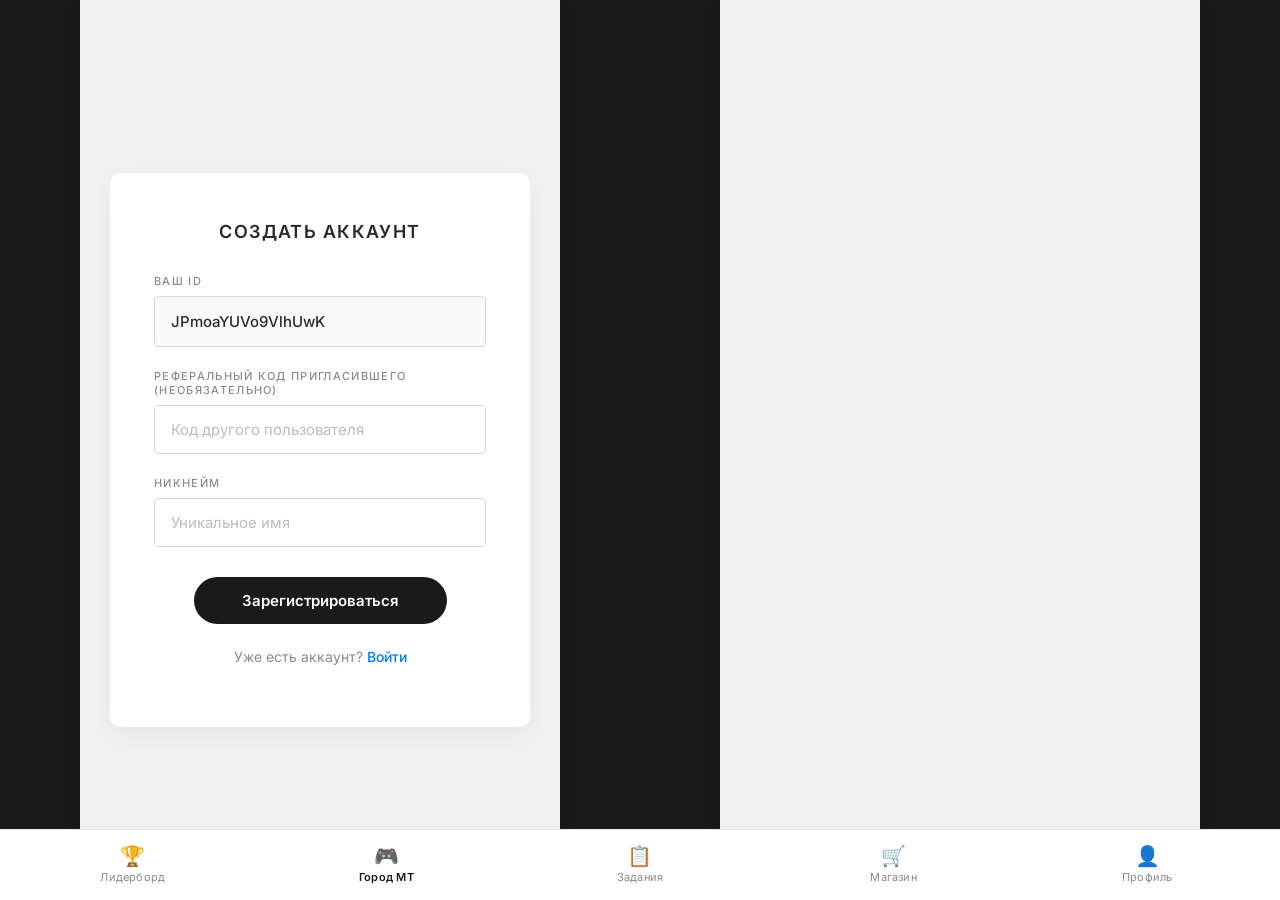
==== commit 1d85bfcc: "Обновлён дизайн вкладки Игра: компактные кнопки, статичная страница, отступы для заданий и магазина" ====
--- a/index.html
+++ b/index.html
@@ -96,262 +96,219 @@
   <div id="screen-app" class="screen screen--app is-hidden" hidden>
     <main class="app-main">
       <section id="panel-leaderboard" class="panel" data-panel="leaderboard">
-  <div class="card card--panel leaderboard-card">
-    <h2 class="panel__title">🏆 Лидерборд</h2>
-    <p class="leaderboard-subtitle">Рейтинг игроков Город МТ</p>
-    
-    <div class="leaderboard-table">
-      <div class="leaderboard-header">
-        <div class="leaderboard-rank">#</div>
-        <div class="leaderboard-player">Игрок</div>
-        <div class="leaderboard-level">Уровень</div>
-        <div class="leaderboard-score">⭐ Очки</div>
-      </div>
-      
-      <div class="leaderboard-body" id="leaderboard-body">
-        <!-- Здесь будут строки с игроками -->
-        <div class="leaderboard-empty">
-          <span class="leaderboard-empty-icon">📊</span>
-          <p>Таблица лидеров скоро пополнится</p>
-          <span class="leaderboard-empty-hint">Станьте первым в рейтинге!</span>
-        </div>
-      </div>
-    </div>
-    
-    <div class="leaderboard-footer">
-      <p class="leaderboard-note">✨ Рейтинг обновляется ежедневно</p>
-    </div>
-  </div>
-</section>
-
-     <section id="panel-game" class="panel" data-panel="game">
-  <div class="game-container">
-    <div class="game-header">
-      <div class="game-title-section">
-        <h2 class="game-title">🏙️ Город МТ</h2>
-        <button class="game-help-btn" id="game-help-btn">❓ Как играть?</button>
-      </div>
-      
-      <div class="game-balance">
-        <span class="game-balance__label">MTBank Tokens</span>
-        <span class="game-balance__value" id="game-balance">0</span>
-      </div>
-      <div class="game-skill-balance">
-        <span class="game-skill-balance__label">⭐ Очки прокачки</span>
-        <span class="game-skill-balance__value" id="game-skill-balance">0</span>
-      </div>
-      <div class="game-total-income">
-        <span>💰 Доход/час: <span id="total-income">0</span></span>
-      </div>
-    </div>
-    
-    <!-- Изометрическое поле -->
-    <div class="city-game-area" style="width:100%;min-height:500px;display:flex;align-items:center;justify-content:center;overflow:hidden;">
-      <div id="city-iso" style="position:relative;"></div>
-    </div>
-    
-    <div class="city-bar" style="display:flex;gap:10px;margin-top:16px;justify-content:center;">
-      <button class="city-bar-btn" id="city-reset-camera"><span>🎯</span><span>Центр</span></button>
-      <button class="city-bar-btn primary" id="city-collect-all-btn"><span>💰</span><span>Собрать всё</span></button>
-    </div>
-  </div>
-</section>
+        <div class="card card--panel leaderboard-card">
+          <h2 class="panel__title">🏆 Лидерборд</h2>
+          <p class="leaderboard-subtitle">Рейтинг игроков Город МТ</p>
+          
+          <div class="leaderboard-table">
+            <div class="leaderboard-header">
+              <div class="leaderboard-rank">#</div>
+              <div class="leaderboard-player">Игрок</div>
+              <div class="leaderboard-level">Уровень</div>
+              <div class="leaderboard-score">⭐ Очки</div>
+            </div>
+            
+            <div class="leaderboard-body" id="leaderboard-body">
+              <div class="leaderboard-empty">
+                <span class="leaderboard-empty-icon">📊</span>
+                <p>Таблица лидеров скоро пополнится</p>
+                <span class="leaderboard-empty-hint">Станьте первым в рейтинге!</span>
+              </div>
+            </div>
+          </div>
+          
+          <div class="leaderboard-footer">
+            <p class="leaderboard-note">✨ Рейтинг обновляется ежедневно</p>
+          </div>
+        </div>
+      </section>
+
+      <section id="panel-game" class="panel" data-panel="game">
+        <!-- Содержимое создаётся динамически в app.js -->
+      </section>
       
       <section id="panel-tasks" class="panel" data-panel="tasks">
-  <div class="card card--panel tasks-card">
-    <h2 class="panel__title">📋 Задания</h2>
-    
-    <!-- Вкладки -->
-    <div class="tasks-tabs">
-      <button class="tasks-tab tasks-tab--active" data-tasks-tab="once">🎯 Разовые</button>
-      <button class="tasks-tab" data-tasks-tab="monthly">📅 Ежемесячные</button>
-      <button class="tasks-tab" data-tasks-tab="seasonal">🌸 Сезонные</button>
-    </div>
-    
-    <!-- Контент разовых заданий -->
-    <div class="tasks-content tasks-content--active" id="tasks-once">
-      <div class="tasks-list" id="tasks-list-once"></div>
-    </div>
-    
-    <!-- Контент ежемесячных заданий -->
-    <div class="tasks-content" id="tasks-monthly">
-      <div class="tasks-list" id="tasks-list-monthly"></div>
-    </div>
-    
-    <!-- Контент сезонных заданий -->
-    <div class="tasks-content" id="tasks-seasonal">
-      <div class="tasks-list" id="tasks-list-seasonal"></div>
-    </div>
-    
-   
-    
-    
-    <div class="calendar-section">
-      <div class="calendar-header">
-        <h3 class="calendar-title">📅 Ежедневный календарь</h3>
-        <div class="calendar-streak">
-          <div class="streak-flame">🔥</div>
-          <div class="streak-count" id="streak-count">0</div>
-          <div class="streak-label">дней подряд</div>
-        </div>
-      </div>
-      
-      <div class="calendar-grid" id="calendar-grid"></div>
-    </div>
-  </div>
-</section>
-      
-     <section id="panel-shop" class="panel" data-panel="shop">
-  <div class="shop-page">
-    <!-- Заголовок Магазин с цветным фоном -->
-    <div class="shop-header">
-      <h2 class="panel__title shop-page__title">🛒 Магазин</h2>
-    </div>
-    
-    <!-- Товары (2 в строке) -->
-    <div class="shop-grid" role="list">
-      <!-- Купон в Green (50 рублей) -->
-      <a class="shop-item" role="listitem" href="product.html?p=green">
-        <div class="shop-item__inner">
-          <div class="shop-item__visual shop-item__visual--green" aria-hidden="true">
-            <svg class="shop-svg" viewBox="0 0 120 120" fill="none" xmlns="http://www.w3.org/2000/svg">
-              <defs>
-                <linearGradient id="greenGrad" x1="0" y1="0" x2="1" y2="1">
-                  <stop offset="0%" stop-color="#4CAF50" />
-                  <stop offset="100%" stop-color="#2E7D32" />
-                </linearGradient>
-              </defs>
-              <rect x="15" y="25" width="90" height="70" rx="8" fill="url(#greenGrad)" />
-              <rect x="15" y="25" width="90" height="18" rx="8" fill="#1B5E20" />
-              <text x="60" y="38" font-size="9" fill="#FFF" font-family="sans-serif" text-anchor="middle" font-weight="bold">GREEN</text>
-              <rect x="30" y="50" width="60" height="30" rx="4" fill="#FFF" opacity="0.9" />
-              <text x="60" y="70" font-size="10" fill="#2E7D32" font-family="sans-serif" text-anchor="middle" font-weight="bold">50 ₽</text>
-              <path d="M28 85 L35 75 L42 82 L50 72 L58 80 L66 70 L74 78 L82 68 L90 76 L92 85 Z" fill="#FFC107" opacity="0.8" />
-            </svg>
-          </div>
-          <div class="shop-item__hover">
-            <p class="shop-item__name">Купон в Green</p>
-            <p class="shop-item__desc">Скидочный купон на 50 рублей в продуктовом магазине Green</p>
-          </div>
-        </div>
-      </a>
-      
-      <!-- Сертификат в OZ.by (25 рублей) -->
-      <a class="shop-item" role="listitem" href="product.html?p=ozby">
-        <div class="shop-item__inner">
-          <div class="shop-item__visual shop-item__visual--ozby" aria-hidden="true">
-            <svg class="shop-svg" viewBox="0 0 120 120" fill="none" xmlns="http://www.w3.org/2000/svg">
-              <defs>
-                <linearGradient id="ozbyGrad" x1="0" y1="0" x2="1" y2="1">
-                  <stop offset="0%" stop-color="#FF6F00" />
-                  <stop offset="100%" stop-color="#E65100" />
-                </linearGradient>
-              </defs>
-              <rect x="10" y="20" width="100" height="80" rx="6" fill="#FFF4E0" stroke="#FF6F00" stroke-width="2" />
-              <rect x="10" y="20" width="100" height="22" rx="6" fill="url(#ozbyGrad)" />
-              <text x="60" y="36" font-size="11" fill="#FFF" font-family="sans-serif" text-anchor="middle" font-weight="bold">OZ.by</text>
-              <rect x="25" y="50" width="70" height="25" rx="4" fill="#FF6F00" opacity="0.15" />
-              <text x="60" y="67" font-size="10" fill="#E65100" font-family="sans-serif" text-anchor="middle" font-weight="bold">25 ₽</text>
-              <path d="M35 85 L50 80 L60 88 L70 80 L85 85" stroke="#FF6F00" stroke-width="2" fill="none" />
-              <circle cx="60" cy="82" r="3" fill="#FF6F00" />
-              <text x="60" y="100" font-size="6" fill="#FF6F00" text-anchor="middle" font-weight="bold">КНИГИ · КАНЦЕЛЯРИЯ</text>
-            </svg>
-          </div>
-          <div class="shop-item__hover">
-            <p class="shop-item__name">Сертификат OZ.by</p>
-            <p class="shop-item__desc">Сертификат на 25 рублей в магазине книг и канцелярии</p>
-          </div>
-        </div>
-      </a>
-      
-      <!-- Опция "Кактус" на 1 месяц -->
-      <a class="shop-item" role="listitem" href="product.html?p=cactus">
-        <div class="shop-item__inner">
-          <div class="shop-item__visual shop-item__visual--cactus" aria-hidden="true">
-            <svg class="shop-svg" viewBox="0 0 120 120" fill="none" xmlns="http://www.w3.org/2000/svg">
-              <defs>
-                <linearGradient id="cactusGrad" x1="0" y1="0" x2="1" y2="1">
-                  <stop offset="0%" stop-color="#8BC34A" />
-                  <stop offset="100%" stop-color="#558B2F" />
-                </linearGradient>
-              </defs>
-              <rect x="10" y="15" width="100" height="90" rx="12" fill="#E8F5E9" stroke="#558B2F" stroke-width="2" />
-              <rect x="10" y="15" width="100" height="22" rx="12" fill="url(#cactusGrad)" />
-              <text x="60" y="32" font-size="9" fill="#FFF" font-family="sans-serif" text-anchor="middle" font-weight="bold">🌵 КАКТУС</text>
-              <ellipse cx="60" cy="95" rx="18" ry="6" fill="#A1887F" />
-              <rect x="56" y="65" width="8" height="30" rx="3" fill="#43A047" />
-              <ellipse cx="60" cy="65" rx="12" ry="14" fill="#66BB6A" />
-              <ellipse cx="52" cy="58" rx="8" ry="10" fill="#81C784" />
-              <ellipse cx="68" cy="58" rx="8" ry="10" fill="#81C784" />
-              <circle cx="55" cy="55" r="2" fill="#FFC107" />
-              <circle cx="65" cy="55" r="2" fill="#FFC107" />
-              <text x="60" y="78" font-size="6" fill="#2E7D32" text-anchor="middle" font-weight="bold">1 МЕСЯЦ</text>
-              <text x="60" y="110" font-size="5" fill="#558B2F" text-anchor="middle">ОПЦИЯ КАРТЫ</text>
-            </svg>
-          </div>
-          <div class="shop-item__hover">
-            <p class="shop-item__name">Опция "Кактус"</p>
-            <p class="shop-item__desc">Дополнительная опция по карте на 1 месяц</p>
-          </div>
-        </div>
-      </a>
-      
-      <!-- Сертификат в Золотое Яблоко -->
-      <a class="shop-item" role="listitem" href="product.html?p=apple">
-        <div class="shop-item__inner">
-          <div class="shop-item__visual shop-item__visual--apple" aria-hidden="true">
-            <svg class="shop-svg" viewBox="0 0 120 120" fill="none" xmlns="http://www.w3.org/2000/svg">
-              <defs>
-                <linearGradient id="appleGrad" x1="0" y1="0" x2="1" y2="1">
-                  <stop offset="0%" stop-color="#FDD835" />
-                  <stop offset="45%" stop-color="#F9A825" />
-                  <stop offset="100%" stop-color="#F57F17" />
-                </linearGradient>
-              </defs>
-              <rect x="10" y="15" width="100" height="90" rx="12" fill="#FFF8E1" stroke="#F57F17" stroke-width="2" />
-              <rect x="10" y="15" width="100" height="22" rx="12" fill="url(#appleGrad)" />
-              <text x="60" y="32" font-size="8" fill="#FFF" font-family="sans-serif" text-anchor="middle" font-weight="bold">🍎 ЗОЛОТОЕ ЯБЛОКО</text>
-              <path d="M60 45 C50 35 38 38 38 48 C38 55 45 62 52 62 C55 62 58 60 60 58 C62 60 65 62 68 62 C75 62 82 55 82 48 C82 38 70 35 60 45Z" fill="url(#appleGrad)" />
-              <path d="M60 58 L60 78" stroke="#F57F17" stroke-width="2" />
-              <ellipse cx="60" cy="80" rx="6" ry="3" fill="#F57F17" />
-              <text x="60" y="100" font-size="6" fill="#F57F17" text-anchor="middle" font-weight="bold">СЕРТИФИКАТ</text>
-            </svg>
-          </div>
-          <div class="shop-item__hover">
-            <p class="shop-item__name">Сертификат в Золотое Яблоко</p>
-            <p class="shop-item__desc">Подарочная карта на покупки в сети техники и аксессуаров</p>
-          </div>
-        </div>
-      </a>
-    </div>
-    
-    <!-- Блок Ваучеры -->
-    <div class="vouchers-section">
-      <div class="vouchers-header">
-        <h3 class="vouchers-title">🎫 Ваучеры</h3>
-      </div>
-      <div class="vouchers-grid">
-        <div class="voucher-item" id="voucher-discount">
-          <div class="voucher-item__visual">
-            <svg class="voucher-svg" viewBox="0 0 120 120" fill="none">
-              <rect x="20" y="30" width="80" height="60" rx="8" fill="#e0e0e0" stroke="#bdbdbd" stroke-width="1.5" />
-              <rect x="20" y="30" width="80" height="18" rx="8" fill="#9e9e9e" />
-              <text x="60" y="43" font-size="9" fill="#FFF" font-family="sans-serif" text-anchor="middle" font-weight="bold">СКИДКА</text>
-              <text x="60" y="65" font-size="16" fill="#757575" font-family="sans-serif" text-anchor="middle" font-weight="bold">-5%</text>
-              <text x="60" y="80" font-size="6" fill="#9e9e9e" font-family="sans-serif" text-anchor="middle">на постройку</text>
-            </svg>
-          </div>
-          <div class="voucher-item__info">
-            <p class="voucher-item__name">Ваучер на скидку 5%</p>
-            <p class="voucher-item__desc">Скидка 5% на постройку любого здания</p>
-            <p class="voucher-item__price">💰 500 MTBank Tokens</p>
-          </div>
-          <button class="voucher-item__btn" id="buy-voucher-btn">Купить</button>
-        </div>
-      </div>
-    </div>
-  </div>
-</section>
+        <div class="card card--panel tasks-card">
+          <h2 class="panel__title">📋 Задания</h2>
+          
+          <div class="tasks-tabs">
+            <button class="tasks-tab tasks-tab--active" data-tasks-tab="once">🎯 Разовые</button>
+            <button class="tasks-tab" data-tasks-tab="monthly">📅 Ежемесячные</button>
+            <button class="tasks-tab" data-tasks-tab="seasonal">🌸 Сезонные</button>
+          </div>
+          
+          <div class="tasks-content tasks-content--active" id="tasks-once">
+            <div class="tasks-list" id="tasks-list-once"></div>
+          </div>
+          
+          <div class="tasks-content" id="tasks-monthly">
+            <div class="tasks-list" id="tasks-list-monthly"></div>
+          </div>
+          
+          <div class="tasks-content" id="tasks-seasonal">
+            <div class="tasks-list" id="tasks-list-seasonal"></div>
+          </div>
+          
+          <div class="calendar-section">
+            <div class="calendar-header">
+              <h3 class="calendar-title">📅 Ежедневный календарь</h3>
+              <div class="calendar-streak">
+                <div class="streak-flame">🔥</div>
+                <div class="streak-count" id="streak-count">0</div>
+                <div class="streak-label">дней подряд</div>
+              </div>
+            </div>
+            
+            <div class="calendar-grid" id="calendar-grid"></div>
+          </div>
+        </div>
+      </section>
+      
+      <section id="panel-shop" class="panel" data-panel="shop">
+        <div class="shop-page">
+          <div class="shop-header">
+            <h2 class="panel__title shop-page__title">🛒 Магазин</h2>
+          </div>
+          
+          <div class="shop-grid" role="list">
+            <a class="shop-item" role="listitem" href="product.html?p=green">
+              <div class="shop-item__inner">
+                <div class="shop-item__visual shop-item__visual--green" aria-hidden="true">
+                  <svg class="shop-svg" viewBox="0 0 120 120" fill="none" xmlns="http://www.w3.org/2000/svg">
+                    <defs>
+                      <linearGradient id="greenGrad" x1="0" y1="0" x2="1" y2="1">
+                        <stop offset="0%" stop-color="#4CAF50" />
+                        <stop offset="100%" stop-color="#2E7D32" />
+                      </linearGradient>
+                    </defs>
+                    <rect x="15" y="25" width="90" height="70" rx="8" fill="url(#greenGrad)" />
+                    <rect x="15" y="25" width="90" height="18" rx="8" fill="#1B5E20" />
+                    <text x="60" y="38" font-size="9" fill="#FFF" font-family="sans-serif" text-anchor="middle" font-weight="bold">GREEN</text>
+                    <rect x="30" y="50" width="60" height="30" rx="4" fill="#FFF" opacity="0.9" />
+                    <text x="60" y="70" font-size="10" fill="#2E7D32" font-family="sans-serif" text-anchor="middle" font-weight="bold">50 ₽</text>
+                    <path d="M28 85 L35 75 L42 82 L50 72 L58 80 L66 70 L74 78 L82 68 L90 76 L92 85 Z" fill="#FFC107" opacity="0.8" />
+                  </svg>
+                </div>
+                <div class="shop-item__hover">
+                  <p class="shop-item__name">Купон в Green</p>
+                  <p class="shop-item__desc">Скидочный купон на 50 рублей в продуктовом магазине Green</p>
+                </div>
+              </div>
+            </a>
+            
+            <a class="shop-item" role="listitem" href="product.html?p=ozby">
+              <div class="shop-item__inner">
+                <div class="shop-item__visual shop-item__visual--ozby" aria-hidden="true">
+                  <svg class="shop-svg" viewBox="0 0 120 120" fill="none" xmlns="http://www.w3.org/2000/svg">
+                    <defs>
+                      <linearGradient id="ozbyGrad" x1="0" y1="0" x2="1" y2="1">
+                        <stop offset="0%" stop-color="#FF6F00" />
+                        <stop offset="100%" stop-color="#E65100" />
+                      </linearGradient>
+                    </defs>
+                    <rect x="10" y="20" width="100" height="80" rx="6" fill="#FFF4E0" stroke="#FF6F00" stroke-width="2" />
+                    <rect x="10" y="20" width="100" height="22" rx="6" fill="url(#ozbyGrad)" />
+                    <text x="60" y="36" font-size="11" fill="#FFF" font-family="sans-serif" text-anchor="middle" font-weight="bold">OZ.by</text>
+                    <rect x="25" y="50" width="70" height="25" rx="4" fill="#FF6F00" opacity="0.15" />
+                    <text x="60" y="67" font-size="10" fill="#E65100" font-family="sans-serif" text-anchor="middle" font-weight="bold">25 ₽</text>
+                    <path d="M35 85 L50 80 L60 88 L70 80 L85 85" stroke="#FF6F00" stroke-width="2" fill="none" />
+                    <circle cx="60" cy="82" r="3" fill="#FF6F00" />
+                    <text x="60" y="100" font-size="6" fill="#FF6F00" text-anchor="middle" font-weight="bold">КНИГИ · КАНЦЕЛЯРИЯ</text>
+                  </svg>
+                </div>
+                <div class="shop-item__hover">
+                  <p class="shop-item__name">Сертификат OZ.by</p>
+                  <p class="shop-item__desc">Сертификат на 25 рублей в магазине книг и канцелярии</p>
+                </div>
+              </div>
+            </a>
+            
+            <a class="shop-item" role="listitem" href="product.html?p=cactus">
+              <div class="shop-item__inner">
+                <div class="shop-item__visual shop-item__visual--cactus" aria-hidden="true">
+                  <svg class="shop-svg" viewBox="0 0 120 120" fill="none" xmlns="http://www.w3.org/2000/svg">
+                    <defs>
+                      <linearGradient id="cactusGrad" x1="0" y1="0" x2="1" y2="1">
+                        <stop offset="0%" stop-color="#8BC34A" />
+                        <stop offset="100%" stop-color="#558B2F" />
+                      </linearGradient>
+                    </defs>
+                    <rect x="10" y="15" width="100" height="90" rx="12" fill="#E8F5E9" stroke="#558B2F" stroke-width="2" />
+                    <rect x="10" y="15" width="100" height="22" rx="12" fill="url(#cactusGrad)" />
+                    <text x="60" y="32" font-size="9" fill="#FFF" font-family="sans-serif" text-anchor="middle" font-weight="bold">🌵 КАКТУС</text>
+                    <ellipse cx="60" cy="95" rx="18" ry="6" fill="#A1887F" />
+                    <rect x="56" y="65" width="8" height="30" rx="3" fill="#43A047" />
+                    <ellipse cx="60" cy="65" rx="12" ry="14" fill="#66BB6A" />
+                    <ellipse cx="52" cy="58" rx="8" ry="10" fill="#81C784" />
+                    <ellipse cx="68" cy="58" rx="8" ry="10" fill="#81C784" />
+                    <circle cx="55" cy="55" r="2" fill="#FFC107" />
+                    <circle cx="65" cy="55" r="2" fill="#FFC107" />
+                    <text x="60" y="78" font-size="6" fill="#2E7D32" text-anchor="middle" font-weight="bold">1 МЕСЯЦ</text>
+                    <text x="60" y="110" font-size="5" fill="#558B2F" text-anchor="middle">ОПЦИЯ КАРТЫ</text>
+                  </svg>
+                </div>
+                <div class="shop-item__hover">
+                  <p class="shop-item__name">Опция "Кактус"</p>
+                  <p class="shop-item__desc">Дополнительная опция по карте на 1 месяц</p>
+                </div>
+              </div>
+            </a>
+            
+            <a class="shop-item" role="listitem" href="product.html?p=apple">
+              <div class="shop-item__inner">
+                <div class="shop-item__visual shop-item__visual--apple" aria-hidden="true">
+                  <svg class="shop-svg" viewBox="0 0 120 120" fill="none" xmlns="http://www.w3.org/2000/svg">
+                    <defs>
+                      <linearGradient id="appleGrad" x1="0" y1="0" x2="1" y2="1">
+                        <stop offset="0%" stop-color="#FDD835" />
+                        <stop offset="45%" stop-color="#F9A825" />
+                        <stop offset="100%" stop-color="#F57F17" />
+                      </linearGradient>
+                    </defs>
+                    <rect x="10" y="15" width="100" height="90" rx="12" fill="#FFF8E1" stroke="#F57F17" stroke-width="2" />
+                    <rect x="10" y="15" width="100" height="22" rx="12" fill="url(#appleGrad)" />
+                    <text x="60" y="32" font-size="8" fill="#FFF" font-family="sans-serif" text-anchor="middle" font-weight="bold">🍎 ЗОЛОТОЕ ЯБЛОКО</text>
+                    <path d="M60 45 C50 35 38 38 38 48 C38 55 45 62 52 62 C55 62 58 60 60 58 C62 60 65 62 68 62 C75 62 82 55 82 48 C82 38 70 35 60 45Z" fill="url(#appleGrad)" />
+                    <path d="M60 58 L60 78" stroke="#F57F17" stroke-width="2" />
+                    <ellipse cx="60" cy="80" rx="6" ry="3" fill="#F57F17" />
+                    <text x="60" y="100" font-size="6" fill="#F57F17" text-anchor="middle" font-weight="bold">СЕРТИФИКАТ</text>
+                  </svg>
+                </div>
+                <div class="shop-item__hover">
+                  <p class="shop-item__name">Сертификат в Золотое Яблоко</p>
+                  <p class="shop-item__desc">Подарочная карта на покупки в сети техники и аксессуаров</p>
+                </div>
+              </div>
+            </a>
+          </div>
+          
+          <div class="vouchers-section">
+            <div class="vouchers-header">
+              <h3 class="vouchers-title">🎫 Ваучеры</h3>
+            </div>
+            <div class="vouchers-grid">
+              <div class="voucher-item" id="voucher-discount">
+                <div class="voucher-item__visual">
+                  <svg class="voucher-svg" viewBox="0 0 120 120" fill="none">
+                    <rect x="20" y="30" width="80" height="60" rx="8" fill="#e0e0e0" stroke="#bdbdbd" stroke-width="1.5" />
+                    <rect x="20" y="30" width="80" height="18" rx="8" fill="#9e9e9e" />
+                    <text x="60" y="43" font-size="9" fill="#FFF" font-family="sans-serif" text-anchor="middle" font-weight="bold">СКИДКА</text>
+                    <text x="60" y="65" font-size="16" fill="#757575" font-family="sans-serif" text-anchor="middle" font-weight="bold">-5%</text>
+                    <text x="60" y="80" font-size="6" fill="#9e9e9e" font-family="sans-serif" text-anchor="middle">на постройку</text>
+                  </svg>
+                </div>
+                <div class="voucher-item__info">
+                  <p class="voucher-item__name">Ваучер на скидку 5%</p>
+                  <p class="voucher-item__desc">Скидка 5% на постройку любого здания</p>
+                  <p class="voucher-item__price">💰 500 MTBank Tokens</p>
+                </div>
+                <button class="voucher-item__btn" id="buy-voucher-btn">Купить</button>
+              </div>
+            </div>
+          </div>
+        </div>
+      </section>
+      
       <section id="panel-profile" class="panel" data-panel="profile">
         <div class="profile-page">
           <div class="profile-balances">
@@ -522,19 +479,14 @@
           <h4>⭐ Очки прокачки</h4>
           <p>Очки прокачки тратятся на покупку и улучшение бизнесов. Вы можете получить их:</p>
           <ul>
-            <li>✅ За выполнение ежедневных заданий (раздел "Задания")</li>
+            <li>✅ За выполнение заданий (раздел "Задания")</li>
             <li>✅ За регистрацию по реферальному коду (+1000 ⭐)</li>
-            <li>✅ Можно добавить вручную в профиле для тестирования</li>
+            <li>✅ За ежедневный календарь</li>
           </ul>
         </div>
         <div class="help-section">
           <h4>💰 MTBank Tokens</h4>
-          <p>Токены зарабатываются с ваших бизнесов. Их можно тратить на специальные предложения от МТБанка:</p>
-          <ul>
-            <li>🛍️ Сертификаты партнёров (в разделе "Магазин")</li>
-            <li>💸 Кэшбеки на покупки</li>
-            <li>🎁 Эксклюзивные предложения</li>
-          </ul>
+          <p>Токены зарабатываются с ваших бизнесов. Их можно тратить на специальные предложения от МТБанка в разделе "Магазин".</p>
         </div>
         <div class="help-section">
           <h4>⬆️ Улучшение бизнеса</h4>
@@ -542,12 +494,16 @@
         </div>
         <div class="help-section">
           <h4>💰 Продажа бизнеса</h4>
-          <p>Нажмите на здание → "Продать (-50%)" - вы получите обратно 50% от потраченных очков прокачки. Место освободится для нового бизнеса.</p>
+          <p>Нажмите на здание → "Продать (-50%)" - вы получите обратно 50% от потраченных очков прокачки.</p>
         </div>
         <div class="help-section">
           <h4>📈 Цены на строительство</h4>
           <p>Каждый новый бизнес дороже предыдущего на 10%. Планируйте свою стратегию развития!</p>
         </div>
+        <div class="help-section">
+          <h4>🏦 МТБанк</h4>
+          <p>Центральное здание на поле. Повышайте его уровень, выполняя действия в игре, чтобы открывать доступ к элитным бизнесам.</p>
+        </div>
       </div>
       <button class="help-modal__ok" id="help-modal-ok">Понятно!</button>
     </div>
@@ -556,185 +512,86 @@
   <!-- Уведомления -->
   <div class="buy-toast" id="buy-toast"></div>
 
-  
-   <!-- Модальное окно МТБанк -->
-<div class="mtbank-modal" id="mtbank-modal" hidden>
-  <div class="mtbank-modal__overlay"></div>
-  <div class="mtbank-modal__content">
-    <button class="mtbank-modal__close" id="mtbank-modal-close">✕</button>
-    
-    <!-- Увеличенный спрайт МТБанка -->
-    <div class="mtbank-modal__icon" id="mtbank-modal-icon">
-      <img src="assets/sprites/buildings/bank.png" alt="МТБанк" style="width:100px; height:100px; object-fit:contain;" onerror="this.style.display='none';this.nextElementSibling.style.display='flex';">
-      <div style="display:none; font-size:64px; text-align:center;">🏦</div>
-    </div>
-    
-    <h3 class="mtbank-modal__title">МТБанк</h3>
-    <p class="mtbank-modal__subtitle">Главный банк города</p>
-    
-    <!-- Уровень банка -->
-    <div class="mtbank-level">
-      <div class="mtbank-level__header">
-        <span class="mtbank-level__label">⭐ Уровень банка</span>
-        <span class="mtbank-level__value" id="mtbank-level">1</span>
-      </div>
-      <div class="mtbank-level__progress">
-        <div class="mtbank-level__progress-bar" id="mtbank-progress-bar" style="width: 0%"></div>
-      </div>
-      <div class="mtbank-level__count" id="mtbank-level-count">0 / 100</div>
-    </div>
-    
-    <!-- Кредитный блок -->
-    <div class="mtbank-credit-section">
-      <div class="mtbank-section-title">💳 Кредитование</div>
-      <div class="mtbank-action">
-        <p>Максимальная сумма: <span id="mtbank-max-credit">250</span> ⭐</p>
-        <div class="mtbank-action__controls">
-          <input type="number" id="credit-amount" class="mtbank-input" placeholder="Сумма кредита" value="100" min="1">
-          <button class="mtbank-btn mtbank-btn--credit" id="credit-btn">Взять кредит</button>
-        </div>
-      </div>
-      
-      <div class="mtbank-debt-info">
-        <p>💸 Текущий долг: <span id="mtbank-credit-debt">0</span> ⭐</p>
-        <p>💰 Сумма погашения: <span id="mtbank-repay-amount">0</span> ⭐ (в 1.7 раза больше)</p>
-        <button class="mtbank-btn mtbank-btn--repay" id="repay-credit-btn" disabled>Погасить кредит</button>
-      </div>
-    </div>
-    
-    <!-- Вкладной блок -->
-    <div class="mtbank-deposit-section">
-      <div class="mtbank-section-title">📈 Вклады</div>
-      <div class="mtbank-action">
-        <div class="mtbank-action__controls">
-          <input type="number" id="deposit-amount" class="mtbank-input" placeholder="Сумма вклада" value="100">
-          <select id="deposit-days" class="mtbank-select">
-            <option value="3">На 3 дня (0.5% × ур. банка)</option>
-            <option value="7">На 7 дней (1% × ур. банка)</option>
-            <option value="14">На 14 дней (1.5% × ур. банка)</option>
-            <option value="30">На 30 дней (2% × ур. банка)</option>
-          </select>
-          <button class="mtbank-btn mtbank-btn--deposit" id="deposit-btn">Оформить вклад</button>
-        </div>
-      </div>
-    </div>
-    
-    <!-- Активные вклады -->
-    <div class="mtbank-deposits">
-      <div class="mtbank-section-title">📋 Активные вклады</div>
-      <div id="deposits-list"></div>
-    </div>
-  </div>
-</div>
-  <!-- Модальное окно выбора здания -->
-<div class="build-modal" id="build-modal" hidden>
-  <div class="build-modal__overlay"></div>
-  <div class="build-modal__content">
-    <h3 class="build-modal__title">Выберите здание</h3>
-    <div class="build-options" id="build-options"></div>
-    <button class="build-modal__close" id="build-modal-close">Закрыть</button>
-  </div>
-</div>
-
-<!-- Модальное окно информации о здании -->
-<div class="info-modal" id="info-modal" hidden>
-  <div class="info-modal__overlay"></div>
-  <div class="info-modal__content">
-    <button class="info-modal__close" id="info-modal-close">✕</button>
-    <div class="info-modal__icon" id="info-icon"></div>
-    <h3 class="info-modal__title" id="info-title">Название</h3>
-    <div class="info-modal__stats">
-      <div class="info-stat"><span class="info-stat__label">📊 Тип:</span><span class="info-stat__value" id="info-type">—</span></div>
-      <div class="info-stat"><span class="info-stat__label">⭐ Уровень:</span><span class="info-stat__value" id="info-level">1</span></div>
-      <div class="info-stat"><span class="info-stat__label">💰 Доход/час:</span><span class="info-stat__value" id="info-income">0</span></div>
-      <div class="info-stat"><span class="info-stat__label">💎 Накоплено:</span><span class="info-stat__value" id="info-pending">0</span></div>
-      <div class="info-stat"><span class="info-stat__label">⬆️ Стоимость апгрейда:</span><span class="info-stat__value" id="info-upgrade-cost">0</span></div>
-      <div class="info-stat"><span class="info-stat__label">💰 Цена продажи:</span><span class="info-stat__value" id="info-sell-value">0</span></div>
-    </div>
-    <div class="info-modal__actions">
-      <button class="info-btn info-btn--collect" id="info-collect-btn">💰 Забрать доход</button>
-      <button class="info-btn info-btn--upgrade" id="info-upgrade-btn">⬆️ Улучшить</button>
-      <button class="info-btn info-btn--sell" id="info-sell-btn">💰 Продать (-50%)</button>
-    </div>
-  </div>
-</div>
-<!-- Модальное окно выбора здания -->
-<div class="build-modal" id="build-modal" hidden>
-  <div class="build-modal__overlay"></div>
-  <div class="build-modal__content">
-    <h3 class="build-modal__title">Выберите здание</h3>
-    <div class="build-options" id="build-options"></div>
-    <button class="build-modal__close" id="build-modal-close">Закрыть</button>
-  </div>
-</div>
-
-<!-- Модальное окно "Как играть?" -->
-<div class="help-modal" id="help-modal" hidden>
-  <div class="help-modal__overlay"></div>
-  <div class="help-modal__content">
-    <button class="help-modal__close" id="help-modal-close">✕</button>
-    <h3 class="help-modal__title">🎮 Как играть в Город МТ?</h3>
-    <div class="help-modal__body">
-      <div class="help-section">
-        <h4>🏗️ Строительство</h4>
-        <p>Нажимайте на свободные клетки поля и выбирайте бизнес для постройки. Каждый бизнес приносит пассивный доход в MTBank Tokens.</p>
-      </div>
-      <div class="help-section">
-        <h4>⭐ Очки прокачки</h4>
-        <p>Очки прокачки тратятся на покупку и улучшение бизнесов. Вы можете получить их:</p>
-        <ul>
-          <li>✅ За выполнение заданий (раздел "Задания")</li>
-          <li>✅ За регистрацию по реферальному коду (+1000 ⭐)</li>
-          <li>✅ За ежедневный календарь</li>
-        </ul>
-      </div>
-      <div class="help-section">
-        <h4>💰 MTBank Tokens</h4>
-        <p>Токены зарабатываются с ваших бизнесов. Их можно тратить на специальные предложения от МТБанка в разделе "Магазин".</p>
-      </div>
-      <div class="help-section">
-        <h4>⬆️ Улучшение бизнеса</h4>
-        <p>Нажмите на построенное здание → выберите "Улучшить". Доход бизнеса увеличится, но стоимость следующего улучшения растёт.</p>
-      </div>
-      <div class="help-section">
-        <h4>💰 Продажа бизнеса</h4>
-        <p>Нажмите на здание → "Продать (-50%)" - вы получите обратно 50% от потраченных очков прокачки.</p>
-      </div>
-      <div class="help-section">
-        <h4>📈 Цены на строительство</h4>
-        <p>Каждый новый бизнес дороже предыдущего на 10%. Планируйте свою стратегию развития!</p>
-      </div>
-      <div class="help-section">
-        <h4>🏦 МТБанк</h4>
-        <p>Центральное здание на поле. Повышайте его уровень, выполняя действия в игре, чтобы открывать доступ к элитным бизнесам.</p>
-      </div>
-    </div>
-    <button class="help-modal__ok" id="help-modal-ok">Понятно!</button>
-  </div>
-</div>
-
-<!-- Модальное окно информации о здании -->
-<div class="info-modal" id="info-modal" hidden>
-  <div class="info-modal__overlay"></div>
-  <div class="info-modal__content">
-    <button class="info-modal__close" id="info-modal-close">✕</button>
-    <div class="info-modal__icon" id="info-icon"></div>
-    <h3 class="info-modal__title" id="info-title">Название</h3>
-    <div class="info-modal__stats">
-      <div class="info-stat"><span class="info-stat__label">📊 Тип:</span><span class="info-stat__value" id="info-type">—</span></div>
-      <div class="info-stat"><span class="info-stat__label">⭐ Уровень:</span><span class="info-stat__value" id="info-level">1</span></div>
-      <div class="info-stat"><span class="info-stat__label">💰 Доход/час:</span><span class="info-stat__value" id="info-income">0</span></div>
-      <div class="info-stat"><span class="info-stat__label">💎 Накоплено:</span><span class="info-stat__value" id="info-pending">0</span></div>
-      <div class="info-stat"><span class="info-stat__label">⬆️ Стоимость апгрейда:</span><span class="info-stat__value" id="info-upgrade-cost">0</span></div>
-      <div class="info-stat"><span class="info-stat__label">💰 Цена продажи:</span><span class="info-stat__value" id="info-sell-value">0</span></div>
-    </div>
-    <div class="info-modal__actions">
-      <button class="info-btn info-btn--collect" id="info-collect-btn">💰 Забрать доход</button>
-      <button class="info-btn info-btn--upgrade" id="info-upgrade-btn">⬆️ Улучшить</button>
-      <button class="info-btn info-btn--sell" id="info-sell-btn">💰 Продать (-50%)</button>
-    </div>
-  </div>
-</div>
+  <!-- Модальное окно МТБанк -->
+  <div class="mtbank-modal" id="mtbank-modal" hidden>
+    <div class="mtbank-modal__overlay"></div>
+    <div class="mtbank-modal__content">
+      <button class="mtbank-modal__close" id="mtbank-modal-close">✕</button>
+      
+      <div class="mtbank-modal__icon" id="mtbank-modal-icon">
+        <img src="assets/sprites/buildings/bank.png" alt="МТБанк" style="width:100px; height:100px; object-fit:contain;" onerror="this.style.display='none';this.nextElementSibling.style.display='flex';">
+        <div style="display:none; font-size:64px; text-align:center;">🏦</div>
+      </div>
+      
+      <h3 class="mtbank-modal__title">МТБанк</h3>
+      <p class="mtbank-modal__subtitle">Главный банк города</p>
+      
+      <div class="mtbank-level">
+        <div class="mtbank-level__header">
+          <span class="mtbank-level__label">⭐ Уровень банка</span>
+          <span class="mtbank-level__value" id="mtbank-level">1</span>
+        </div>
+        <div class="mtbank-level__progress">
+          <div class="mtbank-level__progress-bar" id="mtbank-progress-bar" style="width: 0%"></div>
+        </div>
+        <div class="mtbank-level__count" id="mtbank-level-count">0 / 100</div>
+      </div>
+      
+      <div class="mtbank-credit-section">
+        <div class="mtbank-section-title">💳 Кредитование</div>
+        <div class="mtbank-action">
+          <p>Максимальная сумма: <span id="mtbank-max-credit">250</span> ⭐</p>
+          <div class="mtbank-action__controls">
+            <input type="number" id="credit-amount" class="mtbank-input" placeholder="Сумма кредита" value="100" min="1">
+            <button class="mtbank-btn mtbank-btn--credit" id="credit-btn">Взять кредит</button>
+          </div>
+        </div>
+        
+        <div class="mtbank-debt-info">
+          <p>💸 Текущий долг: <span id="mtbank-credit-debt">0</span> ⭐</p>
+          <p>💰 Сумма погашения: <span id="mtbank-repay-amount">0</span> ⭐ (в 1.7 раза больше)</p>
+          <button class="mtbank-btn mtbank-btn--repay" id="repay-credit-btn" disabled>Погасить кредит</button>
+        </div>
+      </div>
+      
+      <div class="mtbank-deposit-section">
+        <div class="mtbank-section-title">📈 Вклады</div>
+        <div class="mtbank-action">
+          <div class="mtbank-action__controls">
+            <input type="number" id="deposit-amount" class="mtbank-input" placeholder="Сумма вклада" value="100">
+            <select id="deposit-days" class="mtbank-select">
+              <option value="3">На 3 дня (0.5% × ур. банка)</option>
+              <option value="7">На 7 дней (1% × ур. банка)</option>
+              <option value="14">На 14 дней (1.5% × ур. банка)</option>
+              <option value="30">На 30 дней (2% × ур. банка)</option>
+            </select>
+            <button class="mtbank-btn mtbank-btn--deposit" id="deposit-btn">Оформить вклад</button>
+          </div>
+        </div>
+      </div>
+      
+      <div class="mtbank-deposits">
+        <div class="mtbank-section-title">📋 Активные вклады</div>
+        <div id="deposits-list"></div>
+      </div>
+    </div>
+  </div>
+
+  <!-- Модальное окно задания -->
+  <div class="task-modal" id="task-modal" hidden>
+    <div class="task-modal__overlay"></div>
+    <div class="task-modal__content">
+      <button class="task-modal__close" id="task-modal-close">✕</button>
+      <h3 class="task-modal__title" id="task-modal-title">Название задания</h3>
+      <p class="task-modal__desc" id="task-modal-desc">Описание задания</p>
+      <div class="task-modal__reward" id="task-modal-reward">⭐ 0</div>
+      <div id="task-modal-input-container">
+        <input type="text" class="task-modal__input" id="task-modal-input" placeholder="Введите данные">
+      </div>
+      <button class="task-modal__btn" id="task-modal-confirm">Получить награду</button>
+    </div>
+  </div>
+
   <script src="app.js" defer></script>
 </body>
 </html>
--- a/styles.css
+++ b/styles.css
@@ -16,20 +16,50 @@
   --font: "Inter", system-ui, -apple-system, "Segoe UI", sans-serif;
 }
 
+/* ===== ОГРАНИЧЕНИЕ ШИРИНЫ ДЛЯ ПК (имитация телефона) ===== */
+html {
+  margin: 0;
+  min-height: 100%;
+}
+
+body {
+  margin: 0;
+  min-height: 100vh;
+  font-family: var(--font);
+  color: var(--text-dark);
+  -webkit-font-smoothing: antialiased;
+  display: flex;
+  justify-content: center;
+  background: #1a1a1a;
+}
+
+#screen-register,
+#screen-login,
+#screen-app {
+  width: 100%;
+  max-width: 480px;
+  margin: 0 auto;
+  background: var(--bg-page);
+  box-shadow: 0 0 30px rgba(0, 0, 0, 0.2);
+  min-height: 100vh;
+}
+
+.app-main {
+  max-width: 480px;
+  margin: 0 auto;
+  width: 100%;
+}
+
+.card--panel {
+  max-width: 480px;
+  margin: 0 auto;
+}
+
 [hidden],
 .is-hidden {
   display: none !important;
 }
 
-html,
-body {
-  margin: 0;
-  min-height: 100%;
-  font-family: var(--font);
-  background: var(--bg-page);
-  color: var(--text-dark);
-  -webkit-font-smoothing: antialiased;
-}
 
 .screen {
   min-height: 100vh;
@@ -40,13 +70,6 @@
   align-items: center;
   justify-content: center;
   padding: 24px;
-}
-
-.screen--app {
-  display: flex;
-  flex-direction: column;
-  min-height: 100vh;
-  padding-bottom: calc(72px + env(safe-area-inset-bottom, 0px));
 }
 
 .card {
@@ -158,20 +181,14 @@
   transform: scale(0.98);
 }
 
-.app-main {
-  flex: 1;
-  display: flex;
-  flex-direction: column;
-  align-items: center;
-  justify-content: flex-start;
-  padding: 16px 16px 80px 16px;
-  overflow-y: auto;
-}
+.panel:not(#panel-game) {
+  padding: 16px !important;
+}
+
 
 .panel {
   display: none;
   width: 100%;
-  max-width: 480px;
 }
 
 .panel.is-active {
@@ -559,10 +576,17 @@
 
 /* Игра */
 .game-container {
-  padding: 16px;
-  background: linear-gradient(145deg, #007bff 0%, #6a00b8 48%, #e10098 100%);
-  border-radius: 20px;
-  box-shadow: 0 10px 32px rgba(0, 123, 255, 0.28), 0 4px 16px rgba(225, 0, 152, 0.18);
+  padding: 0 !important;
+  margin: 0 !important;
+  width: 100% !important;
+  height: 100% !important;
+  display: flex !important;
+  flex-direction: column !important;
+  background: linear-gradient(145deg, #007bff 0%, #6a00b8 48%, #e10098 100%) !important;
+  border-radius: 0 !important;
+  position: relative;
+  flex: 1 !important;
+  overflow: hidden !important;
 }
 
 .game-header {
@@ -572,8 +596,9 @@
   padding: 12px 16px;
   background: rgba(0, 0, 0, 0.4);
   backdrop-filter: blur(10px);
-  border-radius: 16px;
-  margin-bottom: 20px;
+  border-radius: 0;
+  margin-bottom: 0;
+  flex-shrink: 0;
   flex-wrap: wrap;
   gap: 10px;
 }
@@ -1820,6 +1845,25 @@
   text-align: center;
 }
 
+#mode-status {
+  border-radius: 0 !important;
+  margin: 0 !important;
+  padding: 8px 16px !important;
+  flex-shrink: 0;
+}
+
+.city-game-controls {
+  margin: 8px 0 !important;
+  padding: 0 16px !important;
+}
+
+.mtbank-status {
+  border-radius: 0 !important;
+  margin: 0 !important;
+  padding: 12px 16px !important;
+  flex-shrink: 0;
+}
+
 .mtbank-stat__label {
   font-size: 0.7rem;
   color: rgba(255, 255, 255, 0.8);
@@ -2146,12 +2190,6 @@
   min-height: 500px;
 }
 
-.game-container {
-  width: 100%;
-  height: 100%;
-  position: relative;
-}
-
 /* Кнопка переключения режима */
 .game-mode-toggle {
   background: linear-gradient(145deg, #ff9800, #f57c00);
@@ -2212,6 +2250,16 @@
   position: relative;
 }
 
+.city-game-area {
+  border-radius: 0 !important;
+  margin: 0 !important;
+  flex: 1 !important;
+  min-height: 300px !important;
+  width: 100% !important;
+  background: #87CEEB !important;
+  touch-action: none;
+}
+
 .city-tile {
   position: absolute;
   transition: transform 0.15s ease, filter 0.15s ease;
@@ -2220,6 +2268,15 @@
 .city-tile:hover {
   transform: translateY(-3px);
   filter: brightness(1.05);
+}
+
+.city-bar {
+  display: flex;
+  gap: 10px;
+  padding: 12px 16px 18px;
+  background: rgba(255,255,255,0.7);
+  backdrop-filter: blur(12px);
+  flex-shrink: 0;
 }
 
 .city-bar-btn {
@@ -2235,6 +2292,7 @@
   box-shadow: 0 2px 8px rgba(0,0,0,0.1);
   transition: all 0.15s ease;
 }
+
 
 .city-bar-btn:active {
   transform: translateY(2px);
@@ -3498,10 +3556,88 @@
   transform: scale(0.98);
 }
 
-/* Адаптация для мобильных */
-@media (max-width: 480px) {
+/* ===== МОБИЛЬНЫЕ УСТРОЙСТВА — РАСТЯГИВАЕМ НА ВЕСЬ ЭКРАН ===== */
+@media (max-width: 768px) {
+  /* Убираем ограничения ширины */
+  body {
+    display: block;
+    background: var(--bg-page);
+  }
+  
+  #screen-register,
+  #screen-login,
+  #screen-app,
+  .app-main,
+  .panel,
+  .card--panel {
+    max-width: 100% !important;
+    box-shadow: none;
+  }
+  
+  /* Убираем отступы у всех панелей */
+  .panel:not(#panel-game) {
+    padding: 0 !important;
+  }
+  
+  /* Карточки на всю ширину без скруглений */
+  .card--panel {
+    padding: 16px 12px !important;
+    border-radius: 0 !important;
+  }
+  
+  .card--form {
+    max-width: 100% !important;
+    border-radius: 0 !important;
+    padding: 32px 20px !important;
+  }
+  
+  /* Профиль и магазин */
+  .profile-page,
+  .shop-page {
+    max-width: 100% !important;
+  }
+  
+  .shop-header,
+  .vouchers-header {
+    border-radius: 0 !important;
+  }
+  
+  /* Экран регистрации/входа */
+  .screen--center {
+    padding: 0 !important;
+  }
+  
+  /* Нижняя навигация */
+  .bottom-nav {
+    border-radius: 0 !important;
+  }
+  
+  /* Заголовки панелей */
+  .panel__title {
+    padding: 0 4px !important;
+  }
+  
+  /* Балансы в профиле */
+  .profile-balances {
+    gap: 8px !important;
+  }
+  
+  /* Календарь */
+  .calendar-section {
+    padding-left: 4px !important;
+    padding-right: 4px !important;
+  }
+  
+  /* Задания и лидерборд */
+  .tasks-card,
+  .leaderboard-card {
+    border-radius: 0 !important;
+  }
+  
+  /* Магазин */
   .shop-grid {
-    gap: 10px;
+    gap: 10px !important;
+    padding: 4px !important;
   }
   
   .shop-item__name {
@@ -3510,6 +3646,10 @@
   
   .shop-item__desc {
     font-size: 0.6rem;
+  }
+  
+  .vouchers-grid {
+    padding: 4px !important;
   }
   
   .voucher-item {
@@ -3526,4 +3666,265 @@
     width: 100%;
     margin-top: 8px;
   }
+  
+  /* Игровая область */
+  .city-tile {
+    min-width: 55px;
+    min-height: 50px;
+  }
+  
+  .build-option {
+    padding: 15px 8px;
+  }
+  
+  .info-btn, 
+  .task-btn {
+    padding: 14px 12px;
+  }
+  
+  .skill-input-group {
+    flex-direction: column;
+  }
+  
+  .skill-add-btn {
+    width: 100%;
+  }
+}
+
+#panel-game {
+  max-width: none !important;
+  padding: 0 !important;
+  margin: 0 !important;
+  width: 100% !important;
+  height: 100% !important;
+  flex: 1 !important;
+  display: flex !important;
+  flex-direction: column !important;
+  overflow: hidden !important;
+}
+
+#panel-game.is-active {
+  display: flex !important;
+  flex-direction: column !important;
+  height: 100% !important;
+}
+
+/* В конец styles.css добавить: */
+.screen--app {
+  padding-bottom: 0 !important;
+  height: 100vh !important;
+  display: flex !important;
+  flex-direction: column !important;
+}
+
+.app-main {
+  flex: 1 !important;
+  display: flex !important;
+  flex-direction: column !important;
+  overflow: hidden !important;  /* вместо auto */
+}
+
+.game-container {
+  flex: 1 !important;
+  display: flex !important;
+  flex-direction: column !important;
+  overflow: hidden !important;
+}
+
+.city-game-area {
+  flex: 1 !important;
+  min-height: 0 !important;  /* важно для flex-контейнера */
+}
+
+/* ===== ГАРАНТИРОВАННОЕ СКРЫТИЕ НЕАКТИВНЫХ ПАНЕЛЕЙ ===== */
+.panel {
+  display: none !important;
+  visibility: hidden !important;
+  opacity: 0 !important;
+  position: absolute !important;
+  left: -9999px !important;
+  top: -9999px !important;
+  width: 100% !important;
+  height: 0 !important;
+  overflow: hidden !important;
+}
+
+.panel.is-active {
+  display: block !important;
+  visibility: visible !important;
+  opacity: 1 !important;
+  position: relative !important;
+  left: 0 !important;
+  top: 0 !important;
+  height: auto !important;
+  overflow: visible !important;
+}
+
+#panel-game.is-active {
+  display: flex !important;
+  flex-direction: column !important;
+  height: 100% !important;
+}
+
+/* Очистка app-main от лишних отступов */
+.app-main {
+  position: relative !important;
+}
+
+/* Убеждаемся что game-container занимает всю высоту */
+#panel-game .game-container {
+  min-height: 100% !important;
+}
+
+/* Кнопки в игровом режиме */
+.city-bar {
+  display: flex;
+  gap: 10px;
+  padding: 12px 16px;
+  background: transparent !important;
+  backdrop-filter: none !important;
+}
+
+.city-bar-btn {
+  display: flex;
+  align-items: center;
+  justify-content: center;
+  gap: 8px;
+  padding: 12px 20px;
+  border: none;
+  border-radius: 30px;
+  cursor: pointer;
+  font-weight: bold;
+  font-size: 14px;
+  box-shadow: 0 2px 8px rgba(0,0,0,0.15);
+  transition: all 0.15s ease;
+  flex: 1;
+}
+
+.city-bar-btn:active {
+  transform: scale(0.97);
+}
+
+.city-bar-btn.primary {
+  background: linear-gradient(145deg, #28a745, #1e7e34);
+  color: white;
+}
+
+/* Кнопка переключения режима */
+#toggle-build-mode-btn {
+  width: 100%;
+  padding: 16px;
+  border: none;
+  font-weight: bold;
+  font-size: 16px;
+  cursor: pointer;
+  display: flex;
+  align-items: center;
+  justify-content: center;
+  gap: 8px;
+  transition: all 0.15s ease;
+}
+
+#toggle-build-mode-btn:active {
+  opacity: 0.9;
+}
+
+/* Контейнер игры с отступом для нижних кнопок */
+.game-container {
+  position: relative !important;
+  padding-bottom: 70px !important;
+}
+
+/* Убираем фон у city-bar */
+.city-bar {
+  background: transparent !important;
+  backdrop-filter: none !important;
+  pointer-events: none;
+}
+
+.city-bar-btn {
+  pointer-events: auto;
+  transition: transform 0.15s ease, box-shadow 0.15s ease;
+}
+
+.city-bar-btn:hover {
+  transform: translateY(-2px);
+  box-shadow: 0 6px 16px rgba(0,0,0,0.35);
+}
+
+.city-bar-btn:active {
+  transform: translateY(0);
+}
+
+/* Кнопка переключения режима */
+#toggle-build-mode-btn {
+  transition: background 0.2s ease;
+}
+
+#toggle-build-mode-btn:hover {
+  filter: brightness(1.05);
+}
+
+#toggle-build-mode-btn:active {
+  filter: brightness(0.95);
+}
+
+/* Отступ для нижней навигации */
+#panel-game {
+  padding-bottom: 0 !important;
+}
+
+/* Отступ для контента, чтобы не перекрывался нижней навигацией */
+#panel-tasks .tasks-card,
+#panel-shop .shop-page,
+#panel-profile .profile-page,
+#panel-leaderboard .leaderboard-card {
+  padding-bottom: 80px !important;
+}
+
+/* На мобильных устройствах */
+@media (max-width: 768px) {
+  #panel-tasks,
+  #panel-shop,
+  #panel-profile,
+  #panel-leaderboard {
+    padding-bottom: 80px !important;
+  }
+  
+  .tasks-card,
+  .shop-page,
+  .profile-page,
+  .leaderboard-card {
+    margin-bottom: 20px !important;
+  }
+}
+
+/* Отступы для Заданий и Магазина */
+#panel-tasks,
+#panel-shop {
+  padding-bottom: 80px !important;
+}
+
+.tasks-card,
+.shop-page {
+  padding-bottom: 20px !important;
+}
+
+/* Фиксируем страницу — без скролла */
+html, body {
+  overflow: hidden !important;
+  height: 100% !important;
+  position: fixed !important;
+  width: 100% !important;
+}
+
+#screen-app {
+  overflow: hidden !important;
+  height: 100vh !important;
+}
+
+.app-main {
+  overflow-y: auto !important;
+  height: 100% !important;
+  -webkit-overflow-scrolling: touch;
 }
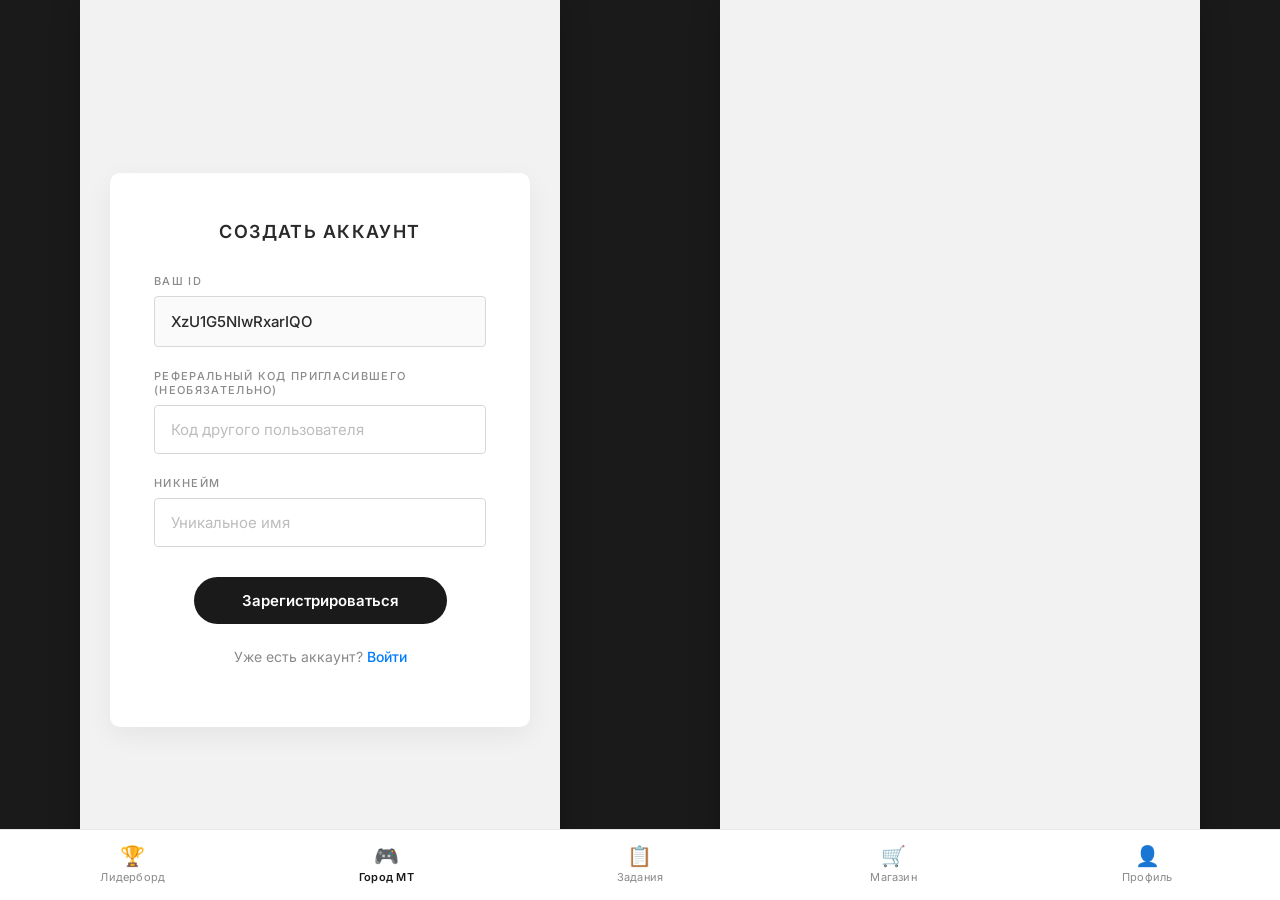
==== commit d142890a: "добавлена батарейка" ====
--- a/index.html
+++ b/index.html
@@ -464,50 +464,63 @@
     </div>
   </div>
 
-  <!-- Модальное окно "Как играть?" -->
-  <div class="help-modal" id="help-modal" hidden>
-    <div class="help-modal__overlay"></div>
-    <div class="help-modal__content">
-      <button class="help-modal__close" id="help-modal-close">✕</button>
-      <h3 class="help-modal__title">🎮 Как играть в Город МТ?</h3>
-      <div class="help-modal__body">
-        <div class="help-section">
-          <h4>🏗️ Строительство</h4>
-          <p>Нажимайте на свободные клетки поля и выбирайте бизнес для постройки. Каждый бизнес приносит пассивный доход в MTBank Tokens.</p>
-        </div>
-        <div class="help-section">
-          <h4>⭐ Очки прокачки</h4>
-          <p>Очки прокачки тратятся на покупку и улучшение бизнесов. Вы можете получить их:</p>
-          <ul>
-            <li>✅ За выполнение заданий (раздел "Задания")</li>
-            <li>✅ За регистрацию по реферальному коду (+1000 ⭐)</li>
-            <li>✅ За ежедневный календарь</li>
-          </ul>
-        </div>
-        <div class="help-section">
-          <h4>💰 MTBank Tokens</h4>
-          <p>Токены зарабатываются с ваших бизнесов. Их можно тратить на специальные предложения от МТБанка в разделе "Магазин".</p>
-        </div>
-        <div class="help-section">
-          <h4>⬆️ Улучшение бизнеса</h4>
-          <p>Нажмите на построенное здание → выберите "Улучшить". Доход бизнеса увеличится, но стоимость следующего улучшения растёт.</p>
-        </div>
-        <div class="help-section">
-          <h4>💰 Продажа бизнеса</h4>
-          <p>Нажмите на здание → "Продать (-50%)" - вы получите обратно 50% от потраченных очков прокачки.</p>
-        </div>
-        <div class="help-section">
-          <h4>📈 Цены на строительство</h4>
-          <p>Каждый новый бизнес дороже предыдущего на 10%. Планируйте свою стратегию развития!</p>
-        </div>
-        <div class="help-section">
-          <h4>🏦 МТБанк</h4>
-          <p>Центральное здание на поле. Повышайте его уровень, выполняя действия в игре, чтобы открывать доступ к элитным бизнесам.</p>
-        </div>
-      </div>
-      <button class="help-modal__ok" id="help-modal-ok">Понятно!</button>
+ <!-- Модальное окно "Как играть?" -->
+<div class="help-modal" id="help-modal" hidden>
+  <div class="help-modal__overlay"></div>
+  <div class="help-modal__content">
+    <button class="help-modal__close" id="help-modal-close">✕</button>
+    <h3 class="help-modal__title">🎮 Как играть в Город МТ?</h3>
+    <div class="help-modal__body">
+      <div class="help-section">
+        <h4>🏗️ Строительство</h4>
+        <p>Нажимайте на свободные клетки поля и выбирайте бизнес для постройки. Каждый бизнес приносит пассивный доход в MTBank Tokens.</p>
+      </div>
+      <div class="help-section">
+        <h4>⭐ Очки прокачки</h4>
+        <p>Очки прокачки тратятся на покупку и улучшение бизнесов. Вы можете получить их:</p>
+        <ul>
+          <li>✅ За выполнение заданий (раздел "Задания")</li>
+          <li>✅ За регистрацию по реферальному коду (+1000 ⭐)</li>
+          <li>✅ За ежедневный календарь</li>
+        </ul>
+      </div>
+      <div class="help-section">
+        <h4>💰 MTBank Tokens</h4>
+        <p>Токены зарабатываются с ваших бизнесов. Их можно тратить на специальные предложения от МТБанка в разделе "Магазин".</p>
+      </div>
+      <div class="help-section">
+        <h4>⬆️ Улучшение бизнеса</h4>
+        <p>Нажмите на построенное здание → выберите "Улучшить". Доход бизнеса увеличится, но стоимость следующего улучшения растёт.</p>
+      </div>
+      <div class="help-section">
+        <h4>💰 Продажа бизнеса</h4>
+        <p>Нажмите на здание → "Продать (-50%)" - вы получите обратно 50% от потраченных очков прокачки.</p>
+      </div>
+      <div class="help-section">
+        <h4>📈 Цены на строительство</h4>
+        <p>Каждый новый бизнес дороже предыдущего на 10%. Планируйте свою стратегию развития!</p>
+      </div>
+      <div class="help-section">
+        <h4>🏦 МТБанк</h4>
+        <p>Центральное здание на поле. Повышайте его уровень, выполняя действия в игре, чтобы открывать доступ к элитным бизнесам.</p>
+      </div>
+      <div class="help-section">
+        <h4>🔧 Режимы игры</h4>
+        <p>Используйте кнопку с <strong>молотком и гаечным ключом (🛠️)</strong> для переключения между режимами:</p>
+        <ul>
+          <li><strong>🔨 Режим строительства</strong> — можно строить новые здания на пустых клетках</li>
+          <li><strong>👁️ Режим просмотра</strong> — можно управлять зданиями, но нельзя строить новые</li>
+        </ul>
+      </div>
+      <div class="help-section">
+        <h4>⚡ Электричество</h4>
+        <p>Совершай операции по карте МТБанк, чтобы город функционировал — один платёж/перевод на сумму от 100 рублей заряжает город электричеством на 1 заряд (истекает после 3 дней). В запасе можно держать до 6 зарядов (18 дней).</p>
+        <p style="font-size:0.7rem; color:#888; margin-top:6px;">Батарейка в верхней панели показывает текущее количество зарядов.</p>
+      </div>
     </div>
-  </div>
+    <button class="help-modal__ok" id="help-modal-ok">Понятно!</button>
+  </div>
+</div>
 
   <!-- Уведомления -->
   <div class="buy-toast" id="buy-toast"></div>
--- a/styles.css
+++ b/styles.css
@@ -3927,4 +3927,42 @@
   overflow-y: auto !important;
   height: 100% !important;
   -webkit-overflow-scrolling: touch;
+}
+/* ===== БАТАРЕЙКА (МИНИМАЛИСТИЧНЫЙ СТИЛЬ) ===== */
+.battery-container {
+  display: flex;
+  align-items: center;
+  gap: 2px;
+}
+
+.battery-body {
+  width: 22px;
+  height: 12px;
+  background: rgba(255, 255, 255, 0.3);
+  border: 1px solid white;
+  border-radius: 3px;
+  position: relative;
+  overflow: hidden;
+}
+
+.battery-level {
+  height: 100%;
+  width: 100%;
+  background: #ffffff;
+  border-radius: 2px;
+  transition: width 0.3s ease;
+}
+
+.battery-cap {
+  width: 3px;
+  height: 5px;
+  background: white;
+  border-radius: 1px;
+}
+
+.battery-charges {
+  font-size: 9px;
+  font-weight: bold;
+  color: white;
+  text-shadow: 0 1px 2px rgba(0,0,0,0.2);
 }
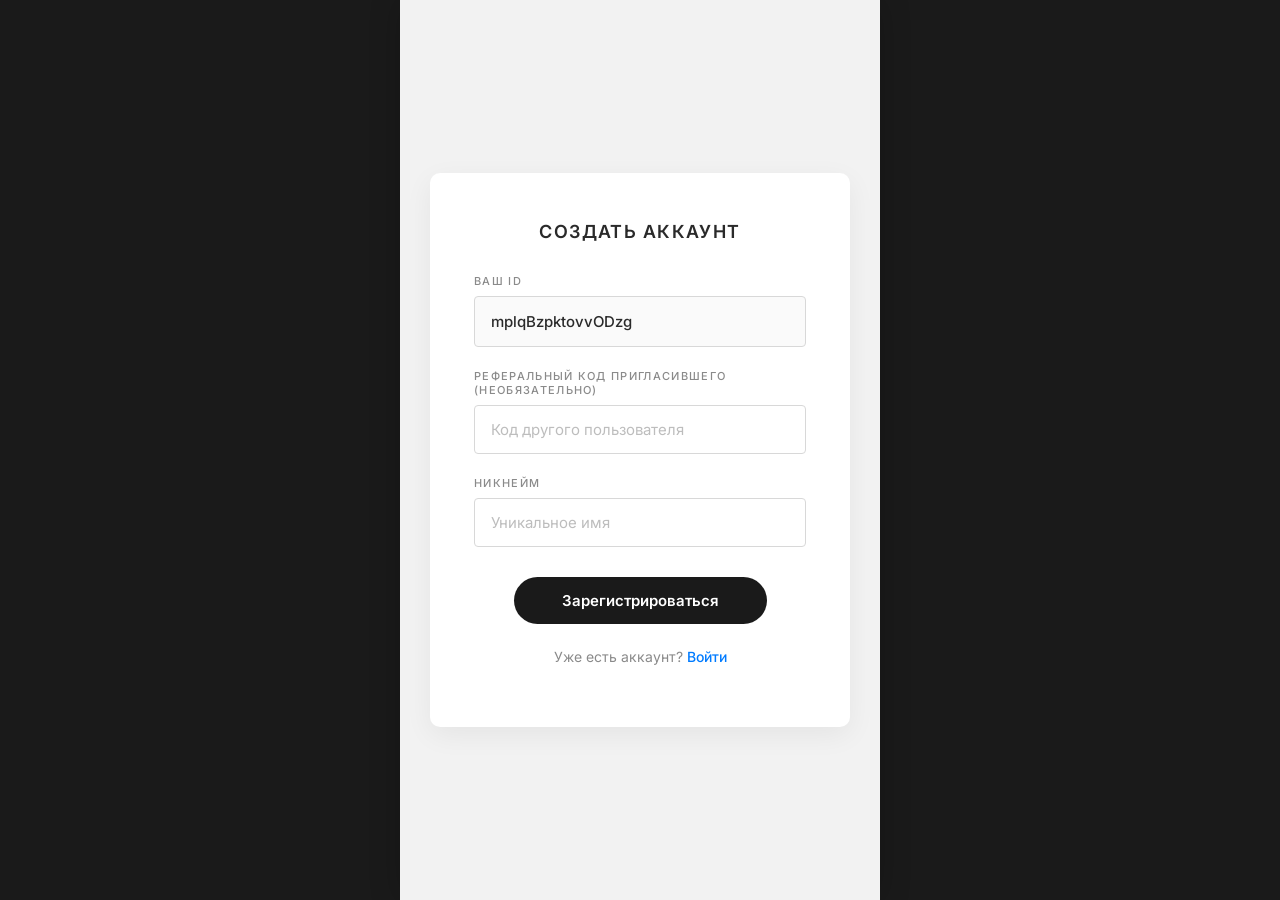
==== commit 30bef108: "подправлен магазин + экономика" ====
--- a/index.html
+++ b/index.html
@@ -171,116 +171,71 @@
           </div>
           
           <div class="shop-grid" role="list">
-            <a class="shop-item" role="listitem" href="product.html?p=green">
-              <div class="shop-item__inner">
-                <div class="shop-item__visual shop-item__visual--green" aria-hidden="true">
-                  <svg class="shop-svg" viewBox="0 0 120 120" fill="none" xmlns="http://www.w3.org/2000/svg">
-                    <defs>
-                      <linearGradient id="greenGrad" x1="0" y1="0" x2="1" y2="1">
-                        <stop offset="0%" stop-color="#4CAF50" />
-                        <stop offset="100%" stop-color="#2E7D32" />
-                      </linearGradient>
-                    </defs>
-                    <rect x="15" y="25" width="90" height="70" rx="8" fill="url(#greenGrad)" />
-                    <rect x="15" y="25" width="90" height="18" rx="8" fill="#1B5E20" />
-                    <text x="60" y="38" font-size="9" fill="#FFF" font-family="sans-serif" text-anchor="middle" font-weight="bold">GREEN</text>
-                    <rect x="30" y="50" width="60" height="30" rx="4" fill="#FFF" opacity="0.9" />
-                    <text x="60" y="70" font-size="10" fill="#2E7D32" font-family="sans-serif" text-anchor="middle" font-weight="bold">50 ₽</text>
-                    <path d="M28 85 L35 75 L42 82 L50 72 L58 80 L66 70 L74 78 L82 68 L90 76 L92 85 Z" fill="#FFC107" opacity="0.8" />
-                  </svg>
-                </div>
-                <div class="shop-item__hover">
-                  <p class="shop-item__name">Купон в Green</p>
-                  <p class="shop-item__desc">Скидочный купон на 50 рублей в продуктовом магазине Green</p>
-                </div>
-              </div>
-            </a>
-            
-            <a class="shop-item" role="listitem" href="product.html?p=ozby">
-              <div class="shop-item__inner">
-                <div class="shop-item__visual shop-item__visual--ozby" aria-hidden="true">
-                  <svg class="shop-svg" viewBox="0 0 120 120" fill="none" xmlns="http://www.w3.org/2000/svg">
-                    <defs>
-                      <linearGradient id="ozbyGrad" x1="0" y1="0" x2="1" y2="1">
-                        <stop offset="0%" stop-color="#FF6F00" />
-                        <stop offset="100%" stop-color="#E65100" />
-                      </linearGradient>
-                    </defs>
-                    <rect x="10" y="20" width="100" height="80" rx="6" fill="#FFF4E0" stroke="#FF6F00" stroke-width="2" />
-                    <rect x="10" y="20" width="100" height="22" rx="6" fill="url(#ozbyGrad)" />
-                    <text x="60" y="36" font-size="11" fill="#FFF" font-family="sans-serif" text-anchor="middle" font-weight="bold">OZ.by</text>
-                    <rect x="25" y="50" width="70" height="25" rx="4" fill="#FF6F00" opacity="0.15" />
-                    <text x="60" y="67" font-size="10" fill="#E65100" font-family="sans-serif" text-anchor="middle" font-weight="bold">25 ₽</text>
-                    <path d="M35 85 L50 80 L60 88 L70 80 L85 85" stroke="#FF6F00" stroke-width="2" fill="none" />
-                    <circle cx="60" cy="82" r="3" fill="#FF6F00" />
-                    <text x="60" y="100" font-size="6" fill="#FF6F00" text-anchor="middle" font-weight="bold">КНИГИ · КАНЦЕЛЯРИЯ</text>
-                  </svg>
-                </div>
-                <div class="shop-item__hover">
-                  <p class="shop-item__name">Сертификат OZ.by</p>
-                  <p class="shop-item__desc">Сертификат на 25 рублей в магазине книг и канцелярии</p>
-                </div>
-              </div>
-            </a>
-            
-            <a class="shop-item" role="listitem" href="product.html?p=cactus">
-              <div class="shop-item__inner">
-                <div class="shop-item__visual shop-item__visual--cactus" aria-hidden="true">
-                  <svg class="shop-svg" viewBox="0 0 120 120" fill="none" xmlns="http://www.w3.org/2000/svg">
-                    <defs>
-                      <linearGradient id="cactusGrad" x1="0" y1="0" x2="1" y2="1">
-                        <stop offset="0%" stop-color="#8BC34A" />
-                        <stop offset="100%" stop-color="#558B2F" />
-                      </linearGradient>
-                    </defs>
-                    <rect x="10" y="15" width="100" height="90" rx="12" fill="#E8F5E9" stroke="#558B2F" stroke-width="2" />
-                    <rect x="10" y="15" width="100" height="22" rx="12" fill="url(#cactusGrad)" />
-                    <text x="60" y="32" font-size="9" fill="#FFF" font-family="sans-serif" text-anchor="middle" font-weight="bold">🌵 КАКТУС</text>
-                    <ellipse cx="60" cy="95" rx="18" ry="6" fill="#A1887F" />
-                    <rect x="56" y="65" width="8" height="30" rx="3" fill="#43A047" />
-                    <ellipse cx="60" cy="65" rx="12" ry="14" fill="#66BB6A" />
-                    <ellipse cx="52" cy="58" rx="8" ry="10" fill="#81C784" />
-                    <ellipse cx="68" cy="58" rx="8" ry="10" fill="#81C784" />
-                    <circle cx="55" cy="55" r="2" fill="#FFC107" />
-                    <circle cx="65" cy="55" r="2" fill="#FFC107" />
-                    <text x="60" y="78" font-size="6" fill="#2E7D32" text-anchor="middle" font-weight="bold">1 МЕСЯЦ</text>
-                    <text x="60" y="110" font-size="5" fill="#558B2F" text-anchor="middle">ОПЦИЯ КАРТЫ</text>
-                  </svg>
-                </div>
-                <div class="shop-item__hover">
-                  <p class="shop-item__name">Опция "Кактус"</p>
-                  <p class="shop-item__desc">Дополнительная опция по карте на 1 месяц</p>
-                </div>
-              </div>
-            </a>
-            
-            <a class="shop-item" role="listitem" href="product.html?p=apple">
-              <div class="shop-item__inner">
-                <div class="shop-item__visual shop-item__visual--apple" aria-hidden="true">
-                  <svg class="shop-svg" viewBox="0 0 120 120" fill="none" xmlns="http://www.w3.org/2000/svg">
-                    <defs>
-                      <linearGradient id="appleGrad" x1="0" y1="0" x2="1" y2="1">
-                        <stop offset="0%" stop-color="#FDD835" />
-                        <stop offset="45%" stop-color="#F9A825" />
-                        <stop offset="100%" stop-color="#F57F17" />
-                      </linearGradient>
-                    </defs>
-                    <rect x="10" y="15" width="100" height="90" rx="12" fill="#FFF8E1" stroke="#F57F17" stroke-width="2" />
-                    <rect x="10" y="15" width="100" height="22" rx="12" fill="url(#appleGrad)" />
-                    <text x="60" y="32" font-size="8" fill="#FFF" font-family="sans-serif" text-anchor="middle" font-weight="bold">🍎 ЗОЛОТОЕ ЯБЛОКО</text>
-                    <path d="M60 45 C50 35 38 38 38 48 C38 55 45 62 52 62 C55 62 58 60 60 58 C62 60 65 62 68 62 C75 62 82 55 82 48 C82 38 70 35 60 45Z" fill="url(#appleGrad)" />
-                    <path d="M60 58 L60 78" stroke="#F57F17" stroke-width="2" />
-                    <ellipse cx="60" cy="80" rx="6" ry="3" fill="#F57F17" />
-                    <text x="60" y="100" font-size="6" fill="#F57F17" text-anchor="middle" font-weight="bold">СЕРТИФИКАТ</text>
-                  </svg>
-                </div>
-                <div class="shop-item__hover">
-                  <p class="shop-item__name">Сертификат в Золотое Яблоко</p>
-                  <p class="shop-item__desc">Подарочная карта на покупки в сети техники и аксессуаров</p>
-                </div>
-              </div>
-            </a>
-          </div>
+  <!-- Купон в Green (50 рублей) -->
+  <a class="shop-item" role="listitem" href="product.html?p=green">
+    <div class="shop-item__inner">
+      <div class="shop-item__visual shop-item__visual--green" aria-hidden="true">
+        <img src="images/green.png" alt="Купон в Green" style="width:100%; height:100%; object-fit:cover;">
+      </div>
+      <div class="shop-item__hover">
+        <p class="shop-item__name">Купон в Green</p>
+        <p class="shop-item__desc">Скидочный купон на 50 рублей в продуктовом магазине Green</p>
+      </div>
+    </div>
+  </a>
+  
+  <!-- Сертификат в OZ.by (25 рублей) -->
+  <a class="shop-item" role="listitem" href="product.html?p=ozby">
+    <div class="shop-item__inner">
+      <div class="shop-item__visual shop-item__visual--ozby" aria-hidden="true">
+        <img src="images/oz.png" alt="Сертификат OZ.by" style="width:100%; height:100%; object-fit:cover;">
+      </div>
+      <div class="shop-item__hover">
+        <p class="shop-item__name">Сертификат OZ.by</p>
+        <p class="shop-item__desc">Сертификат на 25 рублей в магазине книг и канцелярии</p>
+      </div>
+    </div>
+  </a>
+  
+  <!-- Опция "Кактус" на 1 месяц -->
+  <a class="shop-item" role="listitem" href="product.html?p=cactus">
+    <div class="shop-item__inner">
+      <div class="shop-item__visual shop-item__visual--cactus" aria-hidden="true">
+        <img src="images/kaktus.jpg" alt="Опция Кактус" style="width:100%; height:100%; object-fit:cover;">
+      </div>
+      <div class="shop-item__hover">
+        <p class="shop-item__name">Опция "Кактус"</p>
+        <p class="shop-item__desc">Дополнительная опция по карте на 1 месяц</p>
+      </div>
+    </div>
+  </a>
+  
+  <!-- Сертификат в Золотое Яблоко -->
+  <a class="shop-item" role="listitem" href="product.html?p=apple">
+    <div class="shop-item__inner">
+      <div class="shop-item__visual shop-item__visual--apple" aria-hidden="true">
+        <img src="images/greenapple.png" alt="Сертификат в Золотое Яблоко" style="width:100%; height:100%; object-fit:cover;">
+      </div>
+      <div class="shop-item__hover">
+        <p class="shop-item__name">Сертификат в Золотое Яблоко</p>
+        <p class="shop-item__desc">Подарочная карта на покупки в сети техники и аксессуаров</p>
+      </div>
+    </div>
+  </a>
+  
+  <!-- Сертификат в 21vek.by (100 рублей) -->
+  <a class="shop-item" role="listitem" href="product.html?p=21vek">
+    <div class="shop-item__inner">
+      <div class="shop-item__visual shop-item__visual--21vek" aria-hidden="true">
+        <img src="images/21vek.jpg" alt="Сертификат 21vek.by" style="width:100%; height:100%; object-fit:cover;">
+      </div>
+      <div class="shop-item__hover">
+        <p class="shop-item__name">Сертификат 21vek.by</p>
+        <p class="shop-item__desc">Сертификат на 100 рублей в интернет-магазине электроники</p>
+      </div>
+    </div>
+  </a>
+</div>
           
           <div class="vouchers-section">
             <div class="vouchers-header">
@@ -465,6 +420,7 @@
   </div>
 
  <!-- Модальное окно "Как играть?" -->
+<!-- Модальное окно "Как играть?" -->
 <div class="help-modal" id="help-modal" hidden>
   <div class="help-modal__overlay"></div>
   <div class="help-modal__content">
@@ -513,9 +469,9 @@
         </ul>
       </div>
       <div class="help-section">
-        <h4>⚡ Электричество</h4>
-        <p>Совершай операции по карте МТБанк, чтобы город функционировал — один платёж/перевод на сумму от 100 рублей заряжает город электричеством на 1 заряд (истекает после 3 дней). В запасе можно держать до 6 зарядов (18 дней).</p>
-        <p style="font-size:0.7rem; color:#888; margin-top:6px;">Батарейка в верхней панели показывает текущее количество зарядов.</p>
+        <h4>⚡ Энергия города</h4>
+        <p>Совершайте операции по карте МТБанк, чтобы город функционировал — один платёж или перевод на сумму от 100 рублей заряжает город энергией на <strong>1 заряд</strong> (истекает через 3 дня). В запасе можно держать до <strong>6 зарядов</strong> (18 дней).</p>
+        <p style="margin-top:8px;">📊 <strong>6 белых полосок</strong> в правой части экрана — это индикатор энергии города. Каждая полоска соответствует одному заряду. Чем больше зарядов, тем ярче и полнее индикатор, показывая, что ваш город обеспечен электричеством и работает на полную мощность!</p>
       </div>
     </div>
     <button class="help-modal__ok" id="help-modal-ok">Понятно!</button>
--- a/styles.css
+++ b/styles.css
@@ -477,9 +477,11 @@
 
 .bottom-nav {
   position: fixed;
-  left: 0;
-  right: 0;
+  left: 50%;
+  transform: translateX(-50%);
   bottom: 0;
+  width: 100%;
+  max-width: 480px;
   display: flex;
   justify-content: space-around;
   align-items: stretch;
@@ -3563,7 +3565,12 @@
     display: block;
     background: var(--bg-page);
   }
-  
+    .bottom-nav {
+    max-width: 100%;
+    left: 0;
+    right: 0;
+    transform: none;
+  }
   #screen-register,
   #screen-login,
   #screen-app,
@@ -3928,41 +3935,66 @@
   height: 100% !important;
   -webkit-overflow-scrolling: touch;
 }
-/* ===== БАТАРЕЙКА (МИНИМАЛИСТИЧНЫЙ СТИЛЬ) ===== */
-.battery-container {
-  display: flex;
-  align-items: center;
-  gap: 2px;
-}
-
-.battery-body {
-  width: 22px;
-  height: 12px;
-  background: rgba(255, 255, 255, 0.3);
-  border: 1px solid white;
-  border-radius: 3px;
-  position: relative;
-  overflow: hidden;
-}
-
-.battery-level {
-  height: 100%;
-  width: 100%;
-  background: #ffffff;
-  border-radius: 2px;
-  transition: width 0.3s ease;
-}
-
-.battery-cap {
-  width: 3px;
-  height: 5px;
-  background: white;
-  border-radius: 1px;
-}
-
-.battery-charges {
-  font-size: 9px;
-  font-weight: bold;
-  color: white;
-  text-shadow: 0 1px 2px rgba(0,0,0,0.2);
-}+
+/* Скрываем нижнюю навигацию на экранах регистрации и входа */
+#screen-register .bottom-nav,
+#screen-login .bottom-nav,
+.screen--center .bottom-nav {
+  display: none !important;
+  visibility: hidden !important;
+}
+
+/* Убеждаемся что на основном экране навигация видна */
+#screen-app .bottom-nav {
+  display: flex !important;
+  visibility: visible !important;
+}
+
+/* Фикс для экранов регистрации/входа на ПК */
+#screen-register,
+#screen-login {
+  max-width: 480px !important;
+  margin: 0 auto !important;
+}
+
+/* Скрываем навигацию на экранах регистрации/входа */
+#screen-register .bottom-nav,
+#screen-login .bottom-nav,
+#screen-register ~ .bottom-nav,
+#screen-login ~ .bottom-nav,
+.screen--center .bottom-nav,
+.screen--center ~ .bottom-nav {
+  display: none !important;
+}
+
+/* Убеждаемся что навигация скрыта глобально когда приложение скрыто */
+#screen-app[hidden] ~ .bottom-nav,
+#screen-app.is-hidden ~ .bottom-nav {
+  display: none !important;
+}
+
+/* Гарантированно скрываем экран приложения и все его элементы при выходе */
+#screen-app[hidden],
+#screen-app.is-hidden,
+#screen-app[hidden] *,
+#screen-app.is-hidden * {
+  display: none !important;
+  visibility: hidden !important;
+}
+
+/* Экран регистрации всегда виден только один */
+#screen-register {
+  z-index: 100;
+}
+
+#screen-login,
+#screen-app {
+  z-index: 1;
+}
+
+/* Убираем возможные артефакты */
+#screen-app[hidden] .panel,
+#screen-app.is-hidden .panel {
+  display: none !important;
+}
+.shop-item__visual--21vek { background: linear-gradient(160deg, #e3f2fd 0%, #bbdef5 100%); }
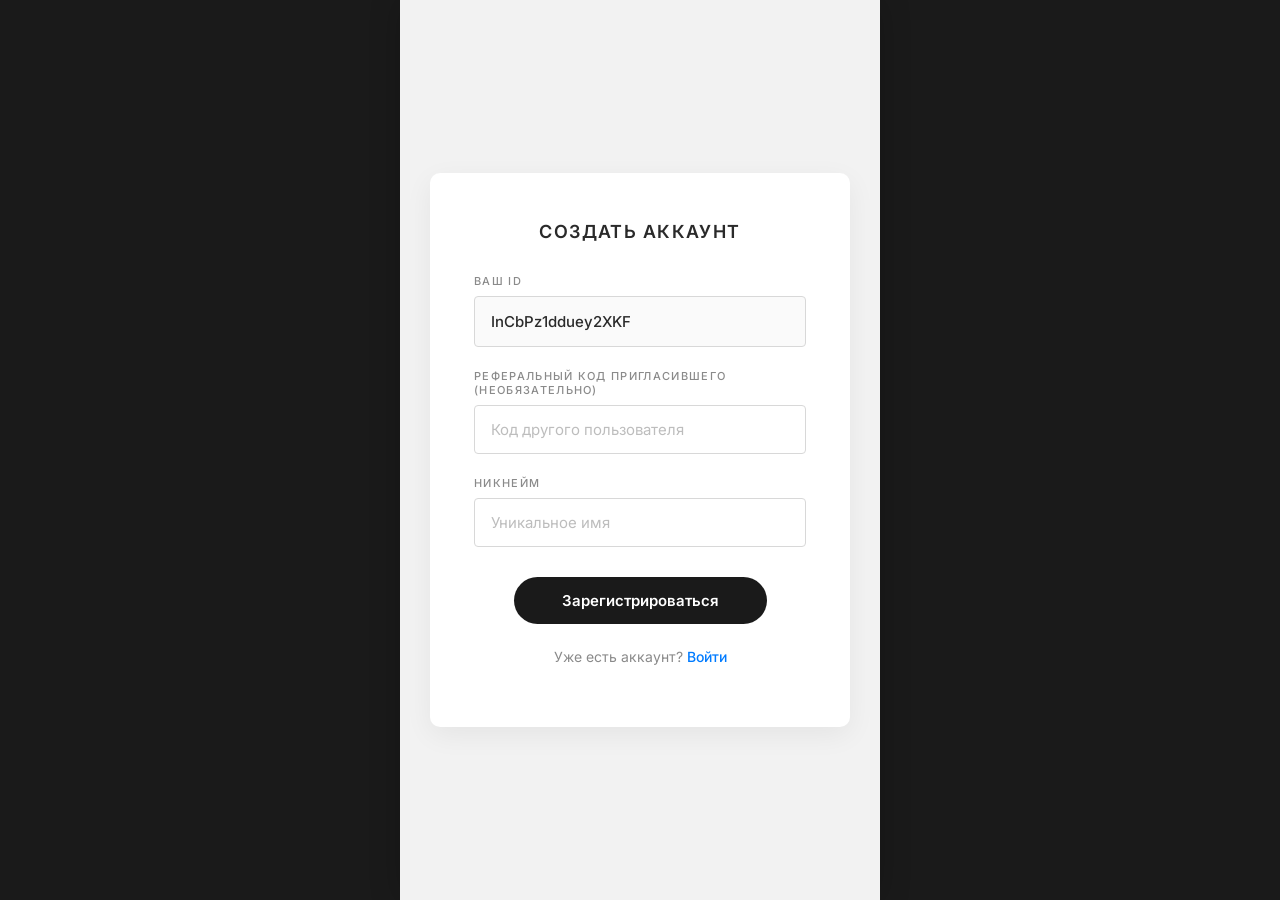
==== commit 1c22d93c: "начало для базы данных" ====
--- a/index.html
+++ b/index.html
@@ -529,10 +529,10 @@
           <div class="mtbank-action__controls">
             <input type="number" id="deposit-amount" class="mtbank-input" placeholder="Сумма вклада" value="100">
             <select id="deposit-days" class="mtbank-select">
-              <option value="3">На 3 дня (0.5% × ур. банка)</option>
-              <option value="7">На 7 дней (1% × ур. банка)</option>
-              <option value="14">На 14 дней (1.5% × ур. банка)</option>
-              <option value="30">На 30 дней (2% × ур. банка)</option>
+              <option value="3">На 3 дня (1.5%)</option>
+              <option value="7">На 7 дней (3%)</option>
+              <option value="14">На 14 дней (4.5%)</option>
+              <option value="30">На 30 дней (6%)</option>
             </select>
             <button class="mtbank-btn mtbank-btn--deposit" id="deposit-btn">Оформить вклад</button>
           </div>
